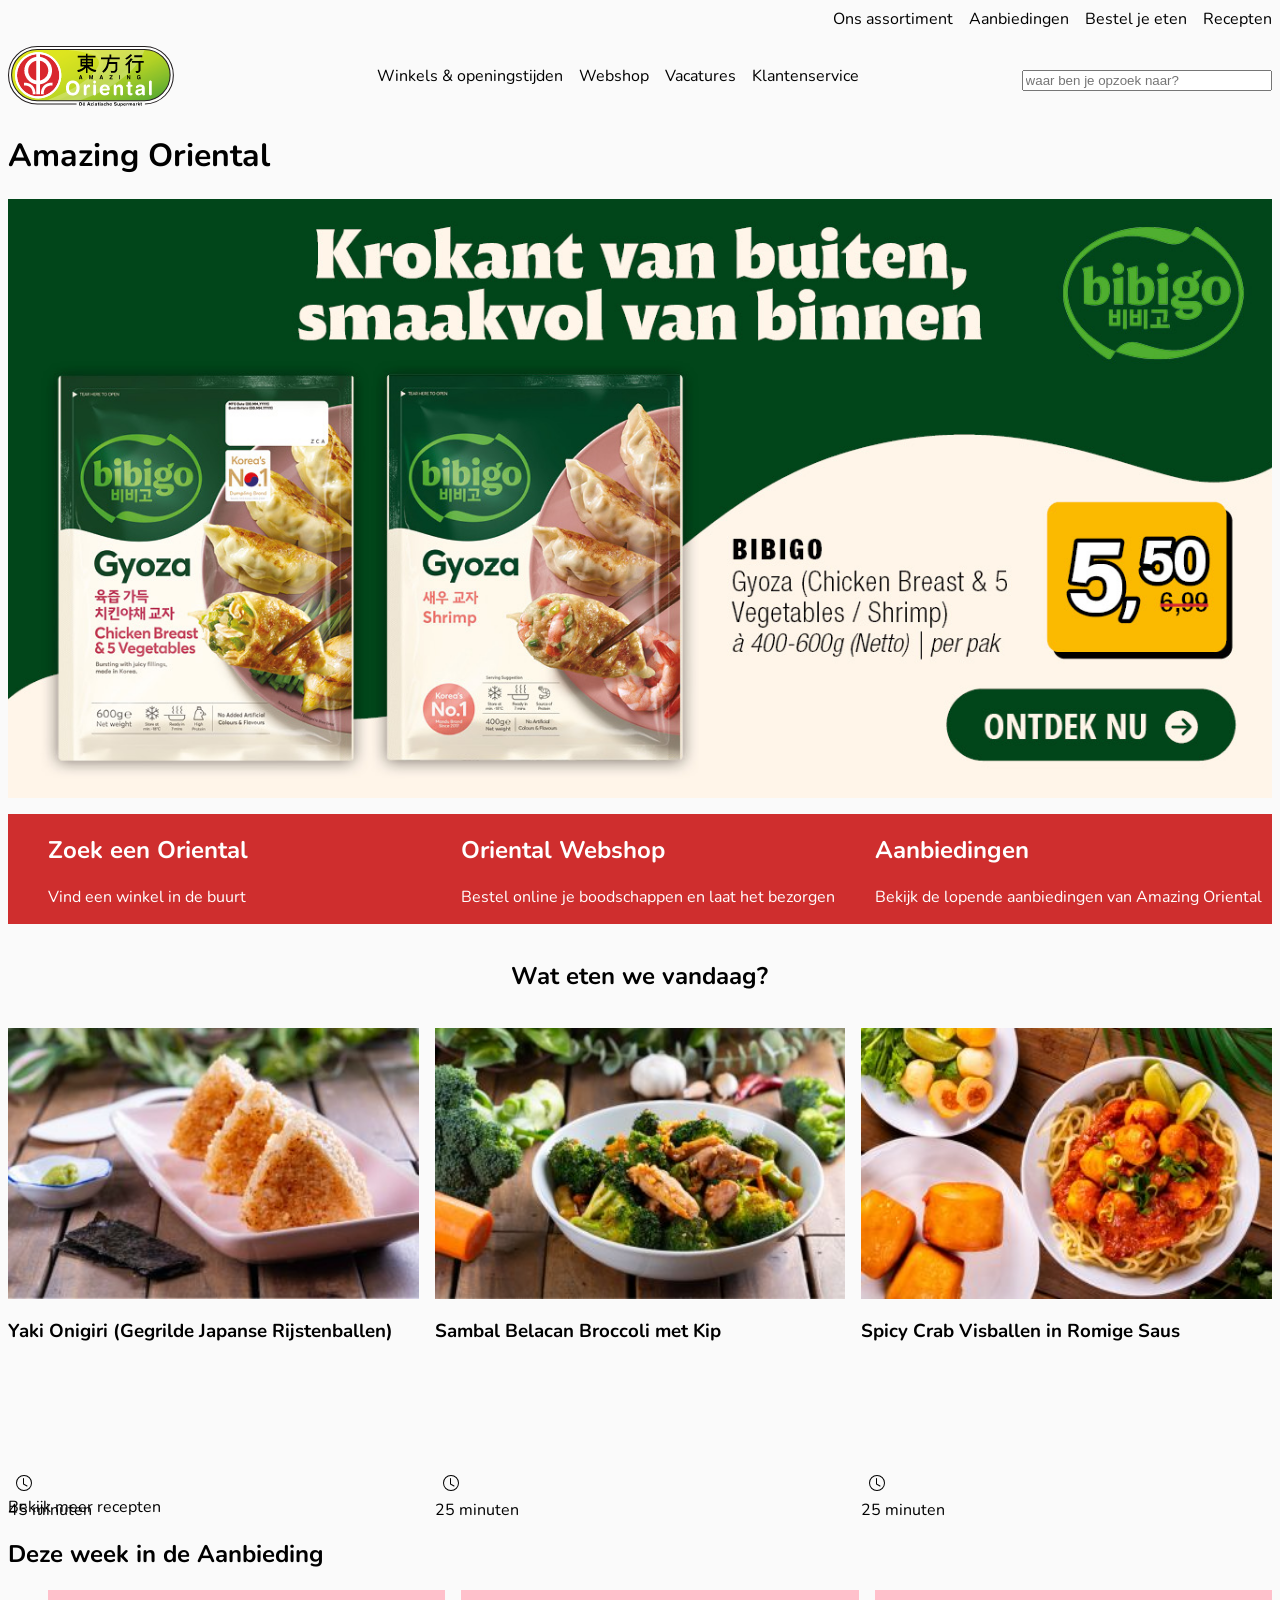
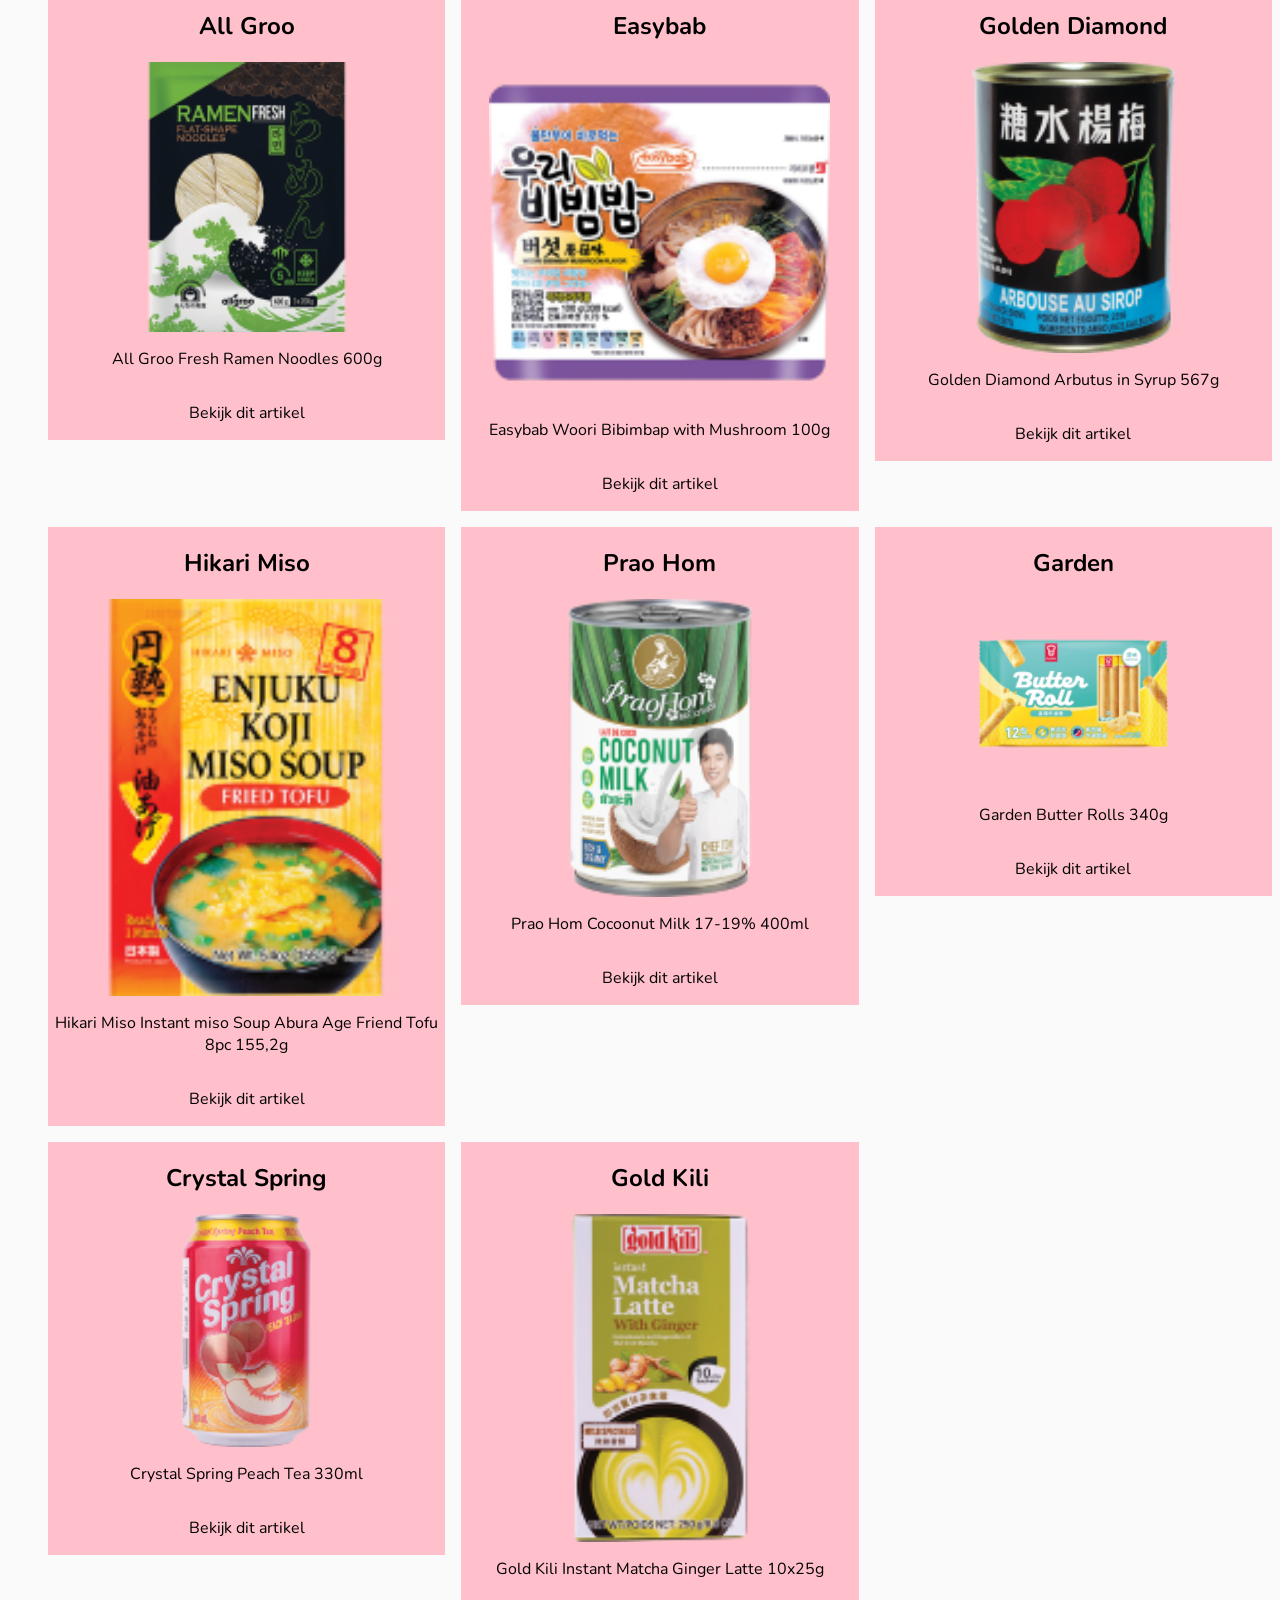
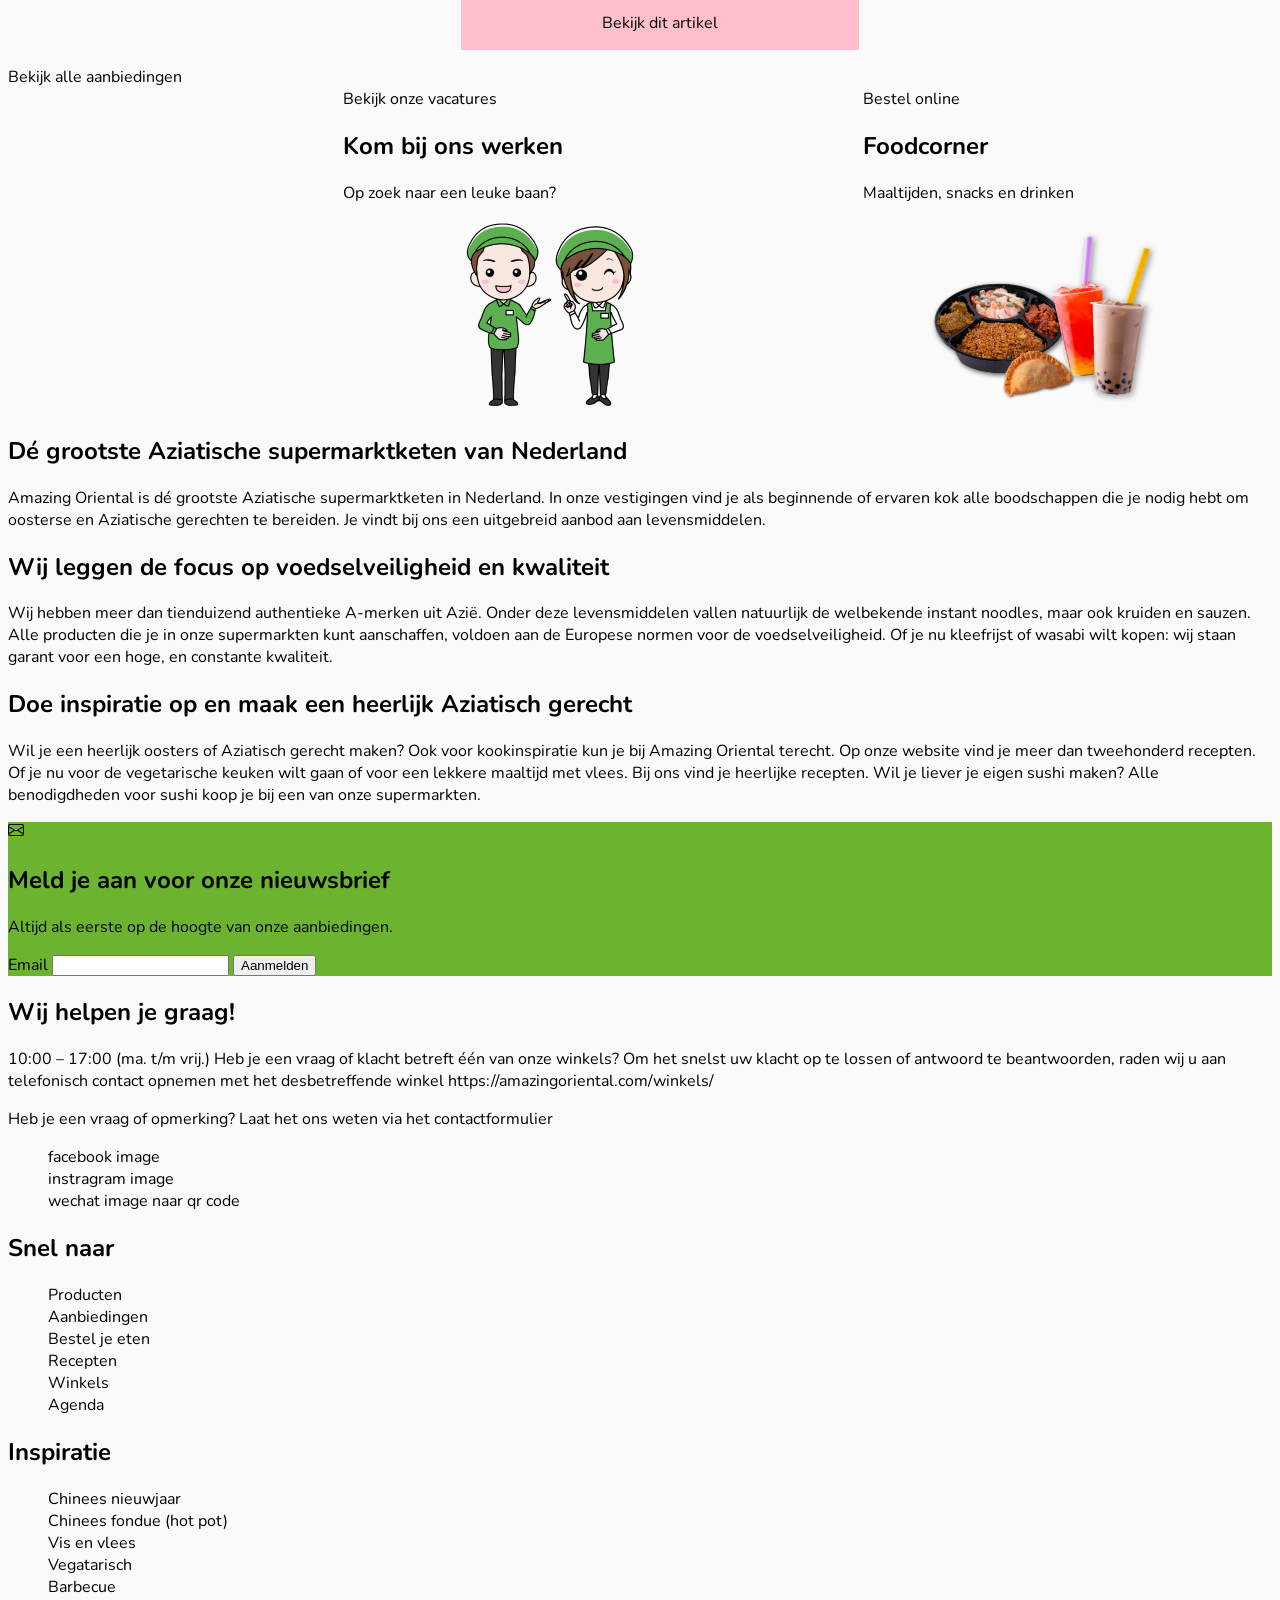
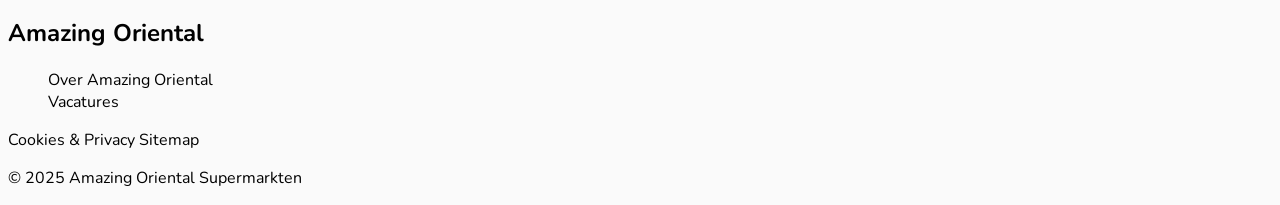
==== index.html @ 57550f9c "Add files via upload 1dec2025" ====
<!DOCTYPE html>
<html lang="nl">

<head>
	<meta charset="UTF-8">
	<meta name="author" content="jouw naam">
	<meta name="viewport" content="width=device-width, initial-scale=1">
	<!-- mag de titel al naar de website met FED2526 ervoor? -->
	<title>FED2526 Homepagina Amazing Oriental</title>

	<link href="styles/style.css" rel="stylesheet">

	<link rel="stylesheet" href="styles/home-oriental-style.css">

	<link rel="icon" type="image/svg+xml" href="images/favicon.svg">
</head>

<body>
	<header>

		<!-- logo oriental -->
		<a href="#">
			<img src="images/oriental-logo-mobile.png" alt=" klikbaar amazing oriental logo mobiel">
		</a>

		<!-- zoekbalk oriental met svg nog toevoegen -->
		<search>
			<form action="search-input" method="get">
				<input type="search" name="query" placeholder="waar ben je opzoek naar?">
			</form>
		</search>

		<!-- hamburger menu -->
		<button aria-hidden="true"><img src="https://assets.codepen.io/274456/ui-icon-hamburger.svg"
				alt="3 witte streepjes UI hamburger menu " />Menu</button>

		<nav>
			<button>x</button>
			<ul>
				<li><a href="#">Ons assortiment</a></li>
				<li><a href="#">Aanbiedingen</a></li>
				<li><a href="#">Bestel je eten</a></li>
				<li><a href="#">Recepten</a></li>
			</ul>

			<ul>
				<li><a href="#">Winkels & openingstijden</a></li>
				<li><a href="#">Webshop</a></li>
				<li><a href="#">Vacatures</a></li>
				<li><a href="#">Klantenservice</a></li>
			</ul>
		</nav>

	</header>


	<main>

		<!-- deze moet nog onzichtbaar want de afbeelding is h1 -->
		<h1>Amazing Oriental</h1>

		<!-- carousel -->
		<ul>
			<li>
				<a href="#">
					<img src="images/Web_Banner_Bibigo_20251119_1350-x-640.jpg" alt="">
				</a>
			</li>

			<li>
				<a href="#">
					<img src="images/Dutch_Comic_Con_20251122_Web_Banner.jpg" alt="">
				</a>
			</li>

			<li>
				<a href="#">
					<img src="images/Web_Banner_Hot_Pot_20251119_1350x640px.jpg" alt="">
				</a>
			</li>

			<li>
				<a href="#">
					<img src="images/Black-Friday_website_Banner-1.jpg" alt="">
				</a>
			</li>
		</ul>


		<!-- oriental 3 losse links -->
		<nav>
			<ul>
				<li>
					<a href="#">
						<h2>Zoek een Oriental</h2>
						<p>Vind een winkel in de buurt</p>
					</a>
				</li>


				<li>
					<a href="#">
						<h2>Oriental Webshop</h2>
						<p>Bestel online je boodschappen en laat het bezorgen</p>
					</a>
				</li>


				<li>
					<a href="#">
						<h2>Aanbiedingen</h2>
						<p>Bekijk de lopende aanbiedingen van Amazing Oriental</p>
					</a>

				</li>
			</ul>
		</nav>



		<!-- Recept kaartjes -->
		<!-- section 1 -->
		<section>
			<!-- Of zijn dit ook een nav met een ul's? -->
			<!-- voortgang 2 de div zijn voor styling, gebruik voor al je iconen svgs. Om elementen horizontaal op dezelfde hoogte te krijgen kun je volgens damian een div gebruiken met flex en align content center -->
			<h2>Wat eten we vandaag?</h2>

			<a href="recept-yaki-onigiri.html">

				<article>
					<h3>Yaki Onigiri (Gegrilde Japanse Rijstenballen) </h3>

					<img src="images/yaki-onigiri.jpg" alt="3 gegrilde Japanse rijstenballen op een bord">

						<p>
						<figure>
							<?xml version="1.0" encoding="UTF-8"?>
							<svg version="1.1" xmlns="http://www.w3.org/2000/svg">
								<path
									d="M8 3.5a.5.5 0 0 0-1 0V9a.5.5 0 0 0 .252.434l3.5 2a.5.5 0 0 0 .496-.868L8 8.71z" />
								<path d="M8 16A8 8 0 1 0 8 0a8 8 0 0 0 0 16m7-8A7 7 0 1 1 1 8a7 7 0 0 1 14 0" />
							</svg>
							<figcaption>klok icoon dat 5 uur aanwijst</figcaption>
						</figure>
						45 minuten
						</p>

				</article>

			</a>


			<a href="#">

				<article>
					<h3>Sambal Belacan Broccoli met Kip</h3>

					<img src="images/sambal-belacan broccoli-met-kip.jpg"
						alt="Sambal Belacan Broccoli met Kip recept pagina">


					<p>
					<figure>
						<?xml version="1.0" encoding="UTF-8"?>
						<svg version="1.1" xmlns="http://www.w3.org/2000/svg">
							<path d="M8 3.5a.5.5 0 0 0-1 0V9a.5.5 0 0 0 .252.434l3.5 2a.5.5 0 0 0 .496-.868L8 8.71z" />
							<path d="M8 16A8 8 0 1 0 8 0a8 8 0 0 0 0 16m7-8A7 7 0 1 1 1 8a7 7 0 0 1 14 0" />
						</svg>
						<figcaption>klok icoon dat 5 uur aanwijst</figcaption>
					</figure>
					25 minuten
					</p>

				</article>

			</a>

			<a href="#">

				<article>
					<h3>Spicy Crab Visballen in Romige Saus</h3>
					<img src="images/spicy-crab-visballen-in-romige-saus.jpg"
						alt="een kom met spicy crab visballen in romige saus">


					<!-- sanne navragen aanspreken via flex DIV MAG NIET -->

					<p>
					<figure>
						<?xml version="1.0" encoding="UTF-8"?>
						<svg version="1.1" xmlns="http://www.w3.org/2000/svg">
							<path d="M8 3.5a.5.5 0 0 0-1 0V9a.5.5 0 0 0 .252.434l3.5 2a.5.5 0 0 0 .496-.868L8 8.71z" />
							<path d="M8 16A8 8 0 1 0 8 0a8 8 0 0 0 0 16m7-8A7 7 0 1 1 1 8a7 7 0 0 1 14 0" />
						</svg>
						<figcaption>klok icoon dat 5 uur aanwijst</figcaption>
					</figure>
					25 minuten
					</p>
				</article>

			</a>

			<!-- mag hier een nav of moet het met last-of-type(a) -->
			<a href="#">Bekijk meer recepten</a>

		</section>



		<!-- section 2 -->
		<!-- producten -->
		<section>

			<h2>Deze week in de Aanbieding</h2>

			<!-- moeten de a gestyled als buttons in de a kan dit? -->
			<!-- of moet het een p zijn gestyled als een button dat navigeert naar de desbetreffende pagina -->
			<ul>
				<li>
					<a href="#">
						<article>
							<h2>All Groo</h2>
							<img src="images/all-groo.png" alt="verpakte ramen noodles in een groene doos">
							<p>All Groo Fresh Ramen Noodles 600g</p>
							<p>Bekijk dit artikel</p>
						</article>
					</a>
				</li>
				<li>
					<a href="#">
						<article>
							<h2>Easybab</h2>
							<img src="images/easybab.png" alt="kom met noodles champignions en een ei in het midden">
							<p>Easybab Woori Bibimbap with Mushroom 100g</p>
							<p>Bekijk dit artikel</p>
						</article>
					</a>
				</li>
				<li>
					<a href="#">
						<article>
							<h2>Golden Diamond</h2>
							<img src="images/golden-diamond.png" alt="rode bollen fruit met groene bladeren">
							<p>Golden Diamond Arbutus in Syrup 567g</p>
							<p>Bekijk dit artikel</p>
						</article>
					</a>
				</li>
				<li>
					<a href="#">
						<article>
							<h2>Hikari Miso</h2>
							<img src="images/hikari-miso.png" alt="verpakking met een kom fried tofu misu">
							<p>Hikari Miso Instant miso Soup Abura Age Friend Tofu 8pc 155,2g</p>
							<p>Bekijk dit artikel</p>
						</article>
					</a>
				</li>
				<li>
					<a href="#">
						<article>
							<h2>Prao Hom</h2>
							<img src="images/prao-hom.png"
								alt="kokosmelk met een man die een duimpje geef op de verpakking">
							<p>Prao Hom Cocoonut Milk 17-19% 400ml</p>
							<p>Bekijk dit artikel</p>
						</article>
					</a>
				</li>
				<li>
					<a href="#">
						<article>
							<h2>Garden</h2>
							<img src="images/garden-butter-rolls.png" alt="holle butter roll sticks">
							<p>Garden Butter Rolls 340g</p>
							<p>Bekijk dit artikel</p>
						</article>
					</a>
				</li>
				<li>
					<a href="#">
						<article>
							<h2>Crystal Spring</h2>
							<img src="images/crystal-spring.png" alt="crystal spring perzik thee">
							<p>Crystal Spring Peach Tea 330ml</p>
							<p>Bekijk dit artikel</p>
						</article>
					</a>
				</li>
				<li>
					<a href="#">
						<article>
							<h2>Gold Kili</h2>
							<img src="images/gold-kili.png" alt="matcha latte met ginger verpakking">
							<p>Gold Kili Instant Matcha Ginger Latte 10x25g</p>
							<p>Bekijk dit artikel</p>
						</article>
					</a>
				</li>
			</ul>

			<a href="#">Bekijk alle aanbiedingen</a>

		</section>


		<!-- section 3 -->
		<!-- vacature + foodcorner -->
		<section>
			<!-- er is geen h2 voor deze sectie maar voor toegankelijkheid dan een h2? -->
			<h2></h2>
			<!-- de afbeeldingen zijn background images? -->

			<a href="#">Bekijk onze vacatures
				<article>
					<h2>Kom bij ons werken</h2>
					<p>Op zoek naar een leuke baan?</p>
					<img src="images/vacature-poppetjes.png" alt="medewerker cartoon poppetjes oriental">
				</article>
			</a>

			<a href="#">Bestel online
				<article>
					<h2>Foodcorner</h2>
					<p>Maaltijden, snacks en drinken</p>
					<img src="images/foodcorner.png"
						alt="zwarte afhaalkom met nasi vlees een dumpling met bubble tea en rode frisdrank">
				</article>
			</a>

		</section>



		<!-- section 4-->
		<!-- alinea's over oriental -->
		<section>
			<h2>Dé grootste Aziatische supermarktketen van Nederland</h2>
			<p>Amazing Oriental is dé grootste Aziatische supermarktketen in Nederland. In onze vestigingen vind je als
				beginnende of ervaren kok alle boodschappen die je nodig hebt om oosterse en Aziatische gerechten te
				bereiden. Je vindt bij ons een uitgebreid aanbod aan levensmiddelen.
			</p>
		</section>


		<!-- section 5 -->
		<section>
			<h2>Wij leggen de focus op voedselveiligheid en kwaliteit</h2>
			<p>Wij hebben meer dan tienduizend authentieke A-merken uit Azië. Onder deze levensmiddelen vallen
				natuurlijk de welbekende instant noodles, maar ook kruiden en sauzen. Alle producten die je in onze
				supermarkten kunt aanschaffen, voldoen aan de Europese normen voor de voedselveiligheid. Of je nu
				kleefrijst of wasabi wilt kopen: wij staan garant voor een hoge, en constante kwaliteit.
			</p>
		</section>

		<!-- section 6 -->
		<section>
			<h2>Doe inspiratie op en maak een heerlijk Aziatisch gerecht</h2>
			<p>Wil je een heerlijk oosters of Aziatisch gerecht maken? Ook voor kookinspiratie kun je bij Amazing
				Oriental terecht. Op onze website vind je meer dan tweehonderd recepten. Of je nu voor de vegetarische
				keuken wilt gaan of voor een lekkere maaltijd met vlees. Bij ons vind je heerlijke recepten. Wil je
				liever je eigen sushi maken? Alle benodigdheden voor sushi koop je bij een van onze supermarkten.
			</p>
		</section>


		<!-- section 7 -->
		<!-- aanmelden nieuwsbrief -->
		<section>


			<svg xmlns="http://www.w3.org/2000/svg" width="16" height="16" fill="currentColor" class="bi bi-envelope"
				viewBox="0 0 16 16">
				<path
					d="M0 4a2 2 0 0 1 2-2h12a2 2 0 0 1 2 2v8a2 2 0 0 1-2 2H2a2 2 0 0 1-2-2zm2-1a1 1 0 0 0-1 1v.217l7 4.2 7-4.2V4a1 1 0 0 0-1-1zm13 2.383-4.708 2.825L15 11.105zm-.034 6.876-5.64-3.471L8 9.583l-1.326-.795-5.64 3.47A1 1 0 0 0 2 13h12a1 1 0 0 0 .966-.741M1 11.105l4.708-2.897L1 5.383z" />
			</svg>

			<h2>Meld je aan voor onze nieuwsbrief</h2>
			<p>Altijd als eerste op de hoogte van onze aanbiedingen.</p>

			<!-- Hoe kan dit beter? mist het ook nog value enz? -->
			<form action="submit">
				<label for="email">Email</label>
				<input type="email" id="email" name="email" required>
				<input type="submit" value="Aanmelden">
			</form>
		</section>

	</main>


	<!-- footer -->
	<script defer src="scripts/script.js"></script>
	<footer>

		<!-- section 8 -->
		<section>
			<h2>Wij helpen je graag!</h2>
			<p>
				10:00 – 17:00 (ma. t/m vrij.)
				Heb je een vraag of klacht betreft één van onze winkels?
				Om het snelst uw klacht op te lossen of antwoord te beantwoorden, raden wij u aan telefonisch contact
				opnemen met het desbetreffende winkel <a href="#">https://amazingoriental.com/winkels/</a>
			</p>
			<p>
				Heb je een vraag of opmerking? Laat het ons weten via het <a href="#">contactformulier</a>
			</p>
		</section>


		<nav>
			<!-- misschien iconen ipv img? -->
			<ul>
				<li><a href="#"></a>facebook image</li>
				<li><a href="#"></a>instragram image</li>
				<!-- qr code vanuit de wechat image??? -->
				<li><a href="#"></a>wechat image naar qr code</li>
			</ul>
		</nav>
		<nav>
			<h2>Snel naar</h2>
			<ul>
				<li><a href="#">Producten</a></li>
				<li><a href="#">Aanbiedingen</a></li>
				<li><a href="#">Bestel je eten</a></li>
				<li><a href="#">Recepten</a></li>
				<li><a href="#">Winkels</a></li>
				<li><a href="#">Agenda</a></li>
			</ul>
		</nav>
		<nav>
			<h2>Inspiratie</h2>
			<ul>
				<li><a href="#">Chinees nieuwjaar</a></li>
				<li><a href="#">Chinees fondue (hot pot)</a></li>
				<li><a href="#">Vis en vlees</a></li>
				<li><a href="#">Vegatarisch</a></li>
				<li><a href="#">Barbecue</a></li>
			</ul>
		</nav>
		<nav>
			<h2>Amazing Oriental</h2>
			<ul>
				<li><a href="#">Over Amazing Oriental</a></li>
				<li><a href="#">Vacatures</a></li>
			</ul>
		</nav>
		<nav>
			<a href="#">Cookies & Privacy</a>
			<a href="#">Sitemap</a>
			<p>© 2025 Amazing Oriental Supermarkten</p>
		</nav>
	</footer>
</body>

</html>
---- styles/style.css ----
/*********************/
/* Font */
/*********************/
@font-face {
	font-family: 'Nunito';
	font-display: swap;
	src: url(/fonts/Nunito.ttf) format('truetype');
}






/**************/
/* CSS REMEDY */
/**************/
*,
*::after,
*::before {
	box-sizing: border-box;
}






/*********************/
/* CUSTOM PROPERTIES */
/*********************/
:root {

	/* font */
	--font: Nunito, sans-serif;

	/* font size */
	--font-size--normal: 1em;
	--font-size--huge: 2.626em;


	/* colors */
	--color-text: #000;
	--color-text-links: #fff;

	--color-background: #fafafa;
	
	--color-background-functional: #6cb32f;
	--color-background-werken: #75a8c6;
	--color-background-foodcorner: #f26aac;

	/* link colors */
	--color-link-red: #cf2e2e;
	--color-link-green: #6cb32f;
	--color-link-yellow: #fcb900;

	--link-color:green;
  	--inverse-color:black;

}







/********************/
/* #GENERAL STYLING */
/********************/
/* Spring in met 2 spaties of 1 tab. */
/* 5 Witregels tussen hoofdonderdelen.
1 Witregel tussen secties  */
/* Een grote titel (in commentaar) voor
ieder hoofdonderdeel. */
/* - Commentaar om complexere regels en
stukken code uit te leggen */
/* vaste schrijfstijl voor variablen en classes wordt met -streepjes */

html {
	font-family: "Nunito", "sans-serif";
}

/* h1, h2, h3 {
margin:0;
font-size:1em;
font-weight:400;
} */





/****************/
/* #SLIDE-PANEL */
/****************/
.slide-panel {
	position: fixed;
	right: var(--size-chrome-main);
	bottom: var(--size-chrome-main);
	z-index: 9999;
	display: flex;
	/* viewport width - 2x margin - button width */
	max-width: calc(100% - var(--size-chrome-main) * - var(--size-chrome-main));
	/* viewport height - 2x margin */
	max-height: calc(100% - var(--size-chrome-main) * 2);
	background-color: var(--color-background);
	filter: drop-shadow(calc(var(--size-chrome-sub) * .5) calc(var(--size-chrome-sub) * .5) calc(var(--size-chrome-sub) * 1) var(--color-shade-gray));
}

/****************/
/* JOUW STYLING */
/****************/
/* Ik wil de volgorde aanhouden op functioneel met streepjes-tussen voor overig */
/* jouw code */

header {
	position: sticky;

}

a {
	outline: none;
	text-decoration: none;
	color: inherit;
}

li {
	list-style-type: none;
}


/****************/
/* figcaption weghalen */
/****************/
figcaption {
	position: absolute;
	left: -999em;
}


/****************/
/* States */
/****************/
/************/
/* Steelers style link */
/************/
a{
  text-decoration:none;
  transition: .5s;
}

/* hover en focus */
a:is(:hover, :focus-visible) {
  color:var(--inverse-color);
  box-shadow: inset 0 -1.5em 0 var(--link-color);
	/* inset plaats de bix-shaodw in het element */
	/* 1.5em is de hoogte (line-height) van de a */
}

/* active */
a:active {
  --link-color:var(--accent-color);
}
---- styles/home-oriental-style.css ----
/**************/
/* Hamburger menu*/
/**************/
header {

    position: sticky;
    top: 0;

    display: flex;
    gap: 1em;
    align-items: center;
    z-index: 1;

}

/* of beide via nth-of-type 1 2 selecteren? */
header>ul {

    margin: 0;

}

header search {

    flex-grow: 1;

}

header search form input {

    width: 100%;

}

header h1 {

    position: absolute;
    left: -999em;
}


header nav {

    position: fixed;
    top: 0;
    bottom: 0;
    left: 0;
    right: 0;

    translate: -100%;


    transition: 0.3s;

    background-color: black;

}


/* Hamburger menu open is */
header nav.toonMenu {

    translate: 0 0;
    color: white
}

/**************/
/* Media hamburger menu weg 38em*/
/**************/
@media (min-width:33em) {
    header {

        flex-wrap: wrap;
        background-color: var(--color-background);

    }


    header button {

        display: none;

    }

    header nav {

        position: static;
        translate: 0;
        display: contents;

    }

    header ul:nth-of-type(1) {

        order: -1;
        width: 100%;

        display: flex;
        gap: 1em;
        justify-content: end;

        margin: 0;

    }

    header ul:nth-of-type(2) {

        order: 1;
        width: 100%;

        display: flex;
        gap: 1em;
        justify-content: center;
        align-self: center;
        flex-grow: 4;

        margin: 0;
        padding-bottom: .5em;

    }
}


@media (min-width:48em) {
    header search {

        order: 5;

    }

    header ul:nth-of-type(2) {

        width: auto;

    }
}






/**************/
/* body font & backgroundcolor */
/**************/
body {

    font-family: var(--font);
    background-color: var(--color-background);

}







/**************/
/* Carousel homepagina */
/**************/

main>ul:nth-of-type(1) img {

    width: 100%;

}



main>ul:nth-of-type(1) {

    margin: 0;
    padding: 0;
    list-style-type: none;

    display: flex;

    overflow-x: auto;

    scroll-snap-type: x mandatory;

    @media (prefers-reduced-motion:no-preference) {
        scroll-behavior: smooth;
    }

    anchor-name: --carousel;
}




main>ul:nth-of-type(1) {
    &::scroll-button(*) {

        position: fixed;
        position-anchor: --carousel;
        position-visibility: always;
        font-family: "Material Symbols Outlined";

        width: 3em;
        aspect-ratio: 1/1;
        border-radius: 50%;

        border: none;
        color: white;
        background-color: dodgerblue;

    }

    &::scroll-button(right) {

        position-area: bottom;
        content: '→' / 'Next';
        justify-self: end;

    }

    &::scroll-button(left) {

        position-area: bottom;
        content: '←' / 'Previous';
        justify-self: start;

    }

    &::scroll-button(*):disabled {

        background-color: grey;

    }
}



main>ul:nth-of-type(1) li {

    flex-basis: 100%;
    flex-shrink: 0;
    scroll-snap-align: center;
}


ul img {

    display: block;

}


/**************/
/* 3 links header*/
/**************/
main nav ul {

    display: grid;
    gap: 1em;
    grid-template-rows: auto;
    grid-template-columns: 1fr 1fr 1fr;

    background-color: var(--color-link-red);

}

main nav:nth-of-type(1) {

    color: white;

}







/* 3 media queries voor groot scherm dat alle 3 naast elkaar komt te staan met wit ruimte */
/* 2de voor dat bij een tussen formaat dat de recept 2 naast elkaar gaan staan */
/* kleinste dat het op een rij komt te staan */
/**************/
/* Recept kaartjes links media:38em */
/**************/
@media (min-width:38em) {
    main>h2 {

        font-size: 2.125em;
        line-height: 2.875em;
        font-weight: 700;

    }

    main>section:nth-of-type(1) {

        display: grid;
        gap: 1em;

        grid-template-rows: auto;
        grid-template-columns: 1fr 1fr 1fr;

        /* display: grid;
        grid-template-columns: repeat(auto-fill, minmax(200px, 1fr));
        gap: 1.25em;
        align-items: stretch; */

    }

    main>section:nth-of-type(1) h2 {

        grid-column-start: 1;
        grid-column-end: 4;
        text-align: center;

    }

    section:nth-of-type(1)>a {

        display: grid;
        /* display:flex;
        flex-direction: column; */

    }

    section:nth-of-type(1)>a article {

        order: -1;
        display:grid;
        grid-template-rows: 1fr 30% max-content;

    }

    section:nth-of-type(1)>a article img {

        /* deze images scaled niet mee met de grid als de h3 de hele breedte kan nemen */
        /* width: 100%;
        object-fit: cover; */

        width:100%;
        height:auto;
        align-self:center;
        object-fit:cover;
        /* de default (inline) van img's overschrijven */
        display:block;
        order:-1;

    }

    section:nth-of-type(1) a article p {

        display: flex;
        align-items: center;

    }
}







/*******************************************/
/* Producten kaartjes*/
/******************************************/


@media (min-width:38em) {
    main>h2 {

        font-size: 2.125em;
        line-height: 2.875em;
        font-weight: 700;

    }

    section:nth-of-type(2) ul {

        display: grid;
        gap: 1em;

        grid-template-rows: auto;
        grid-template-columns: 1fr 1fr 1fr;

    }


    section:nth-of-type(2) ul article {

        display: grid;
        justify-content: center;
        background-color: pink;


        grid-column-start: 1;
        grid-column-end: 4;
        text-align: center;
        /* display:flex; */

    }

    section:nth-of-type(2) ul article a {

        order: -1;

    }

    section:nth-of-type(2) article img {

        /* deze images scaled niet mee met de grid als de h3 de hele breedte kan nemen */
        /* object-fit: cover; */
        /* object-position: 50% 50%; */
        width:100%;
        height:auto;
        align-self:center;
        object-fit:cover;
        /* de default (inline) van img's overschrijven */
        display:block;


    }

    section:nth-of-type(2) ul nav {

        grid-column-start: -3;
        grid-column-end: -2;
        text-align: center;

    }

}

/* section:nth-of-type(2) ul {

        display: grid;
        gap: 1em;
        grid-template-columns: repeat(3, 1fr);
        grid-template-rows: repeat(3, 1fr);

    }

    section:nth-of-type(1)>nav {

        grid-column-start: -4;
        grid-column-end: -2;
        text-align: center;

    }


/****************/
/* svg sizing & placement*/
/****************/
svg {

    width: 1em;
    height: 1em;

}

figure {

    display: flex;
    align-items: center;

    margin: 0;
    padding-top: .5em;
    padding-left: .5em;
    padding-right: .5em;
    padding-bottom: .5em;

}

main section div p {

    display: flex;
    align-self: center;

}

section:nth-of-type(3) {

    display: flex;
    justify-content: space-around;
    align-items: center;

}


section:nth-of-type(7) {

    background-color: var(--color-background-functional);

}
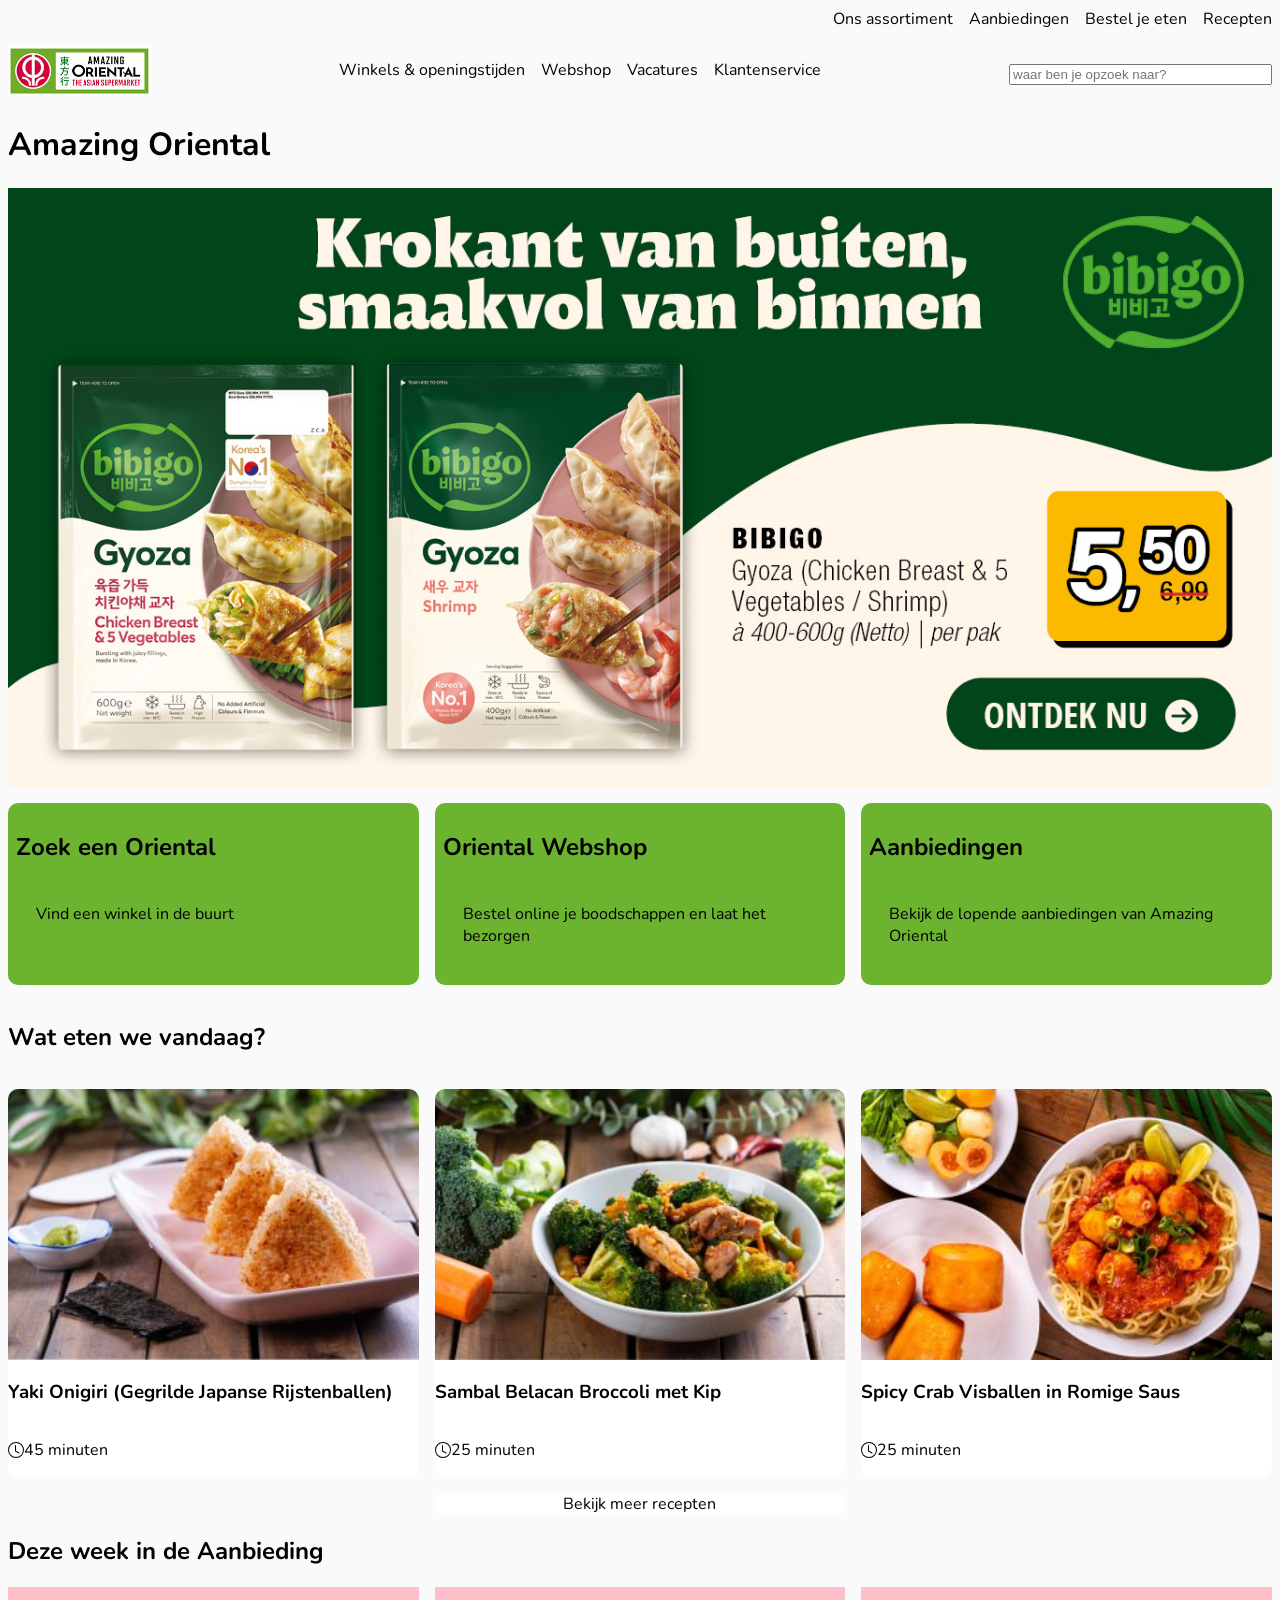
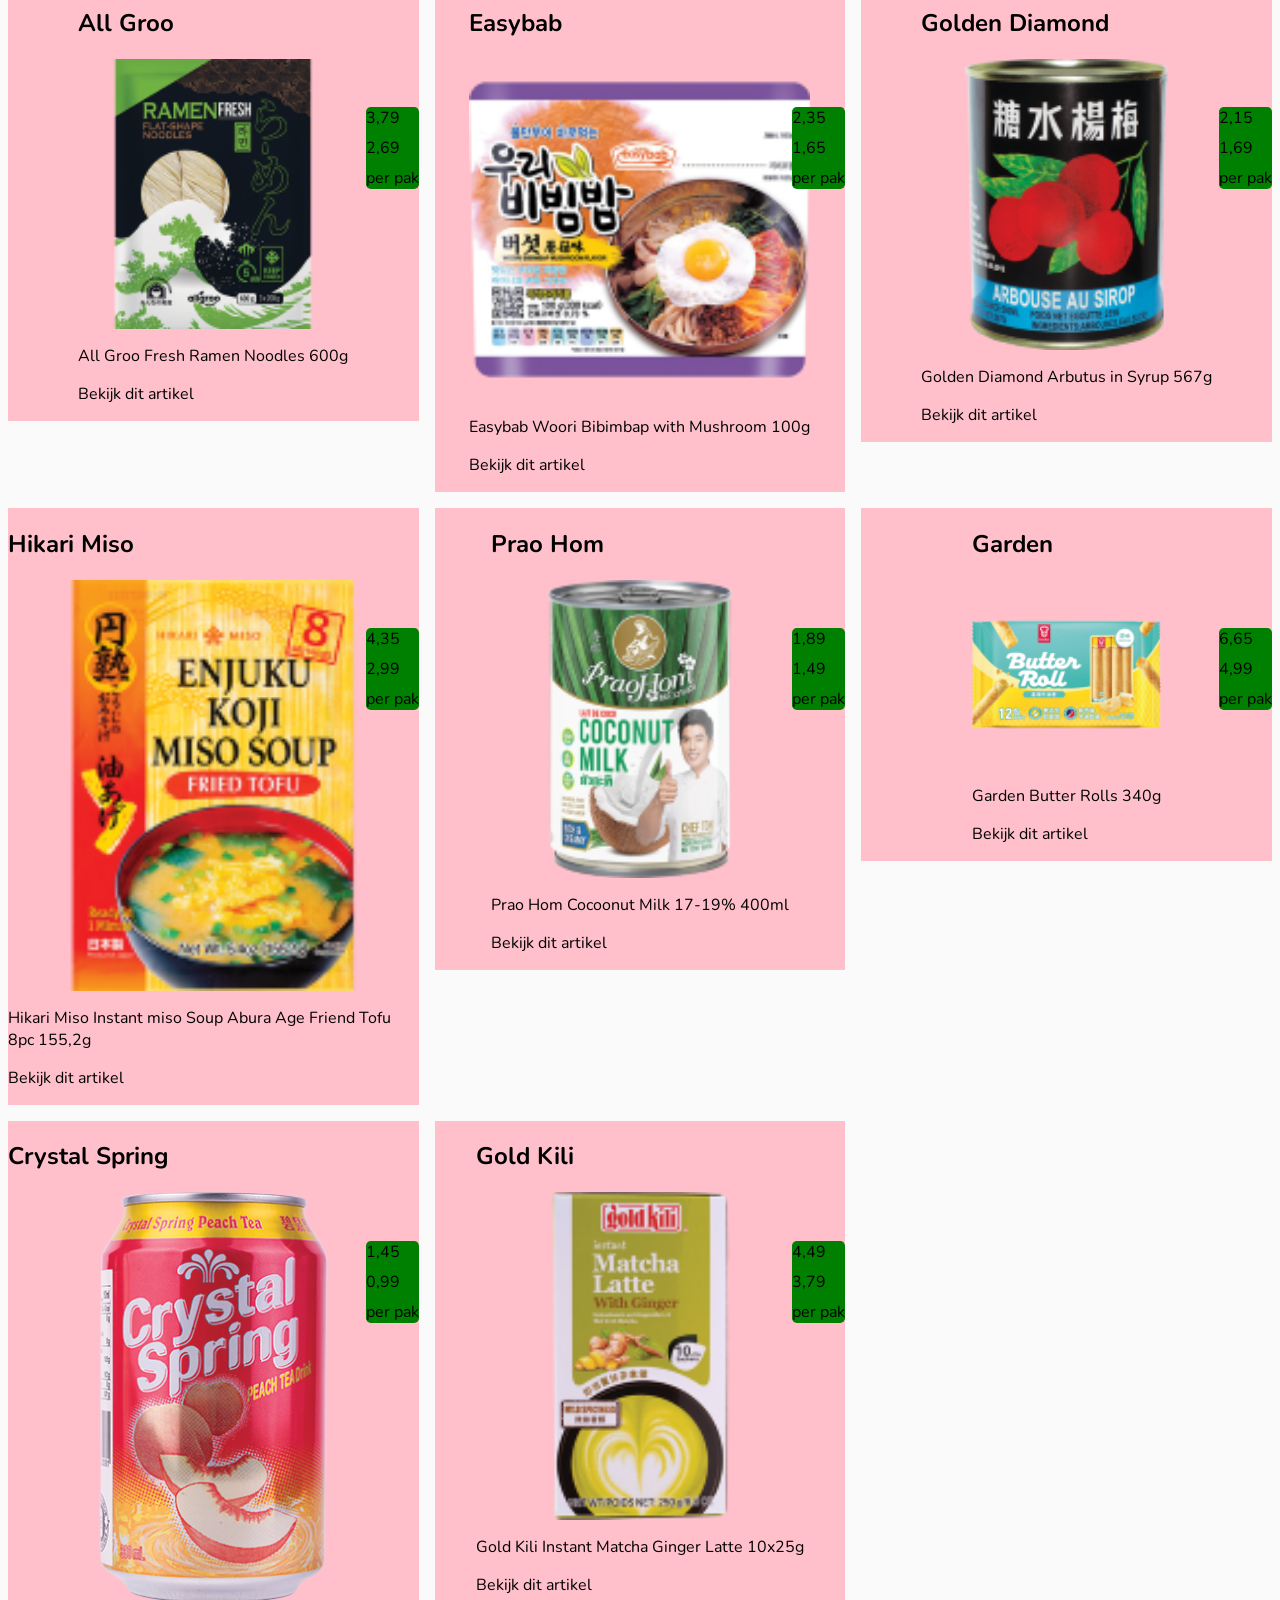
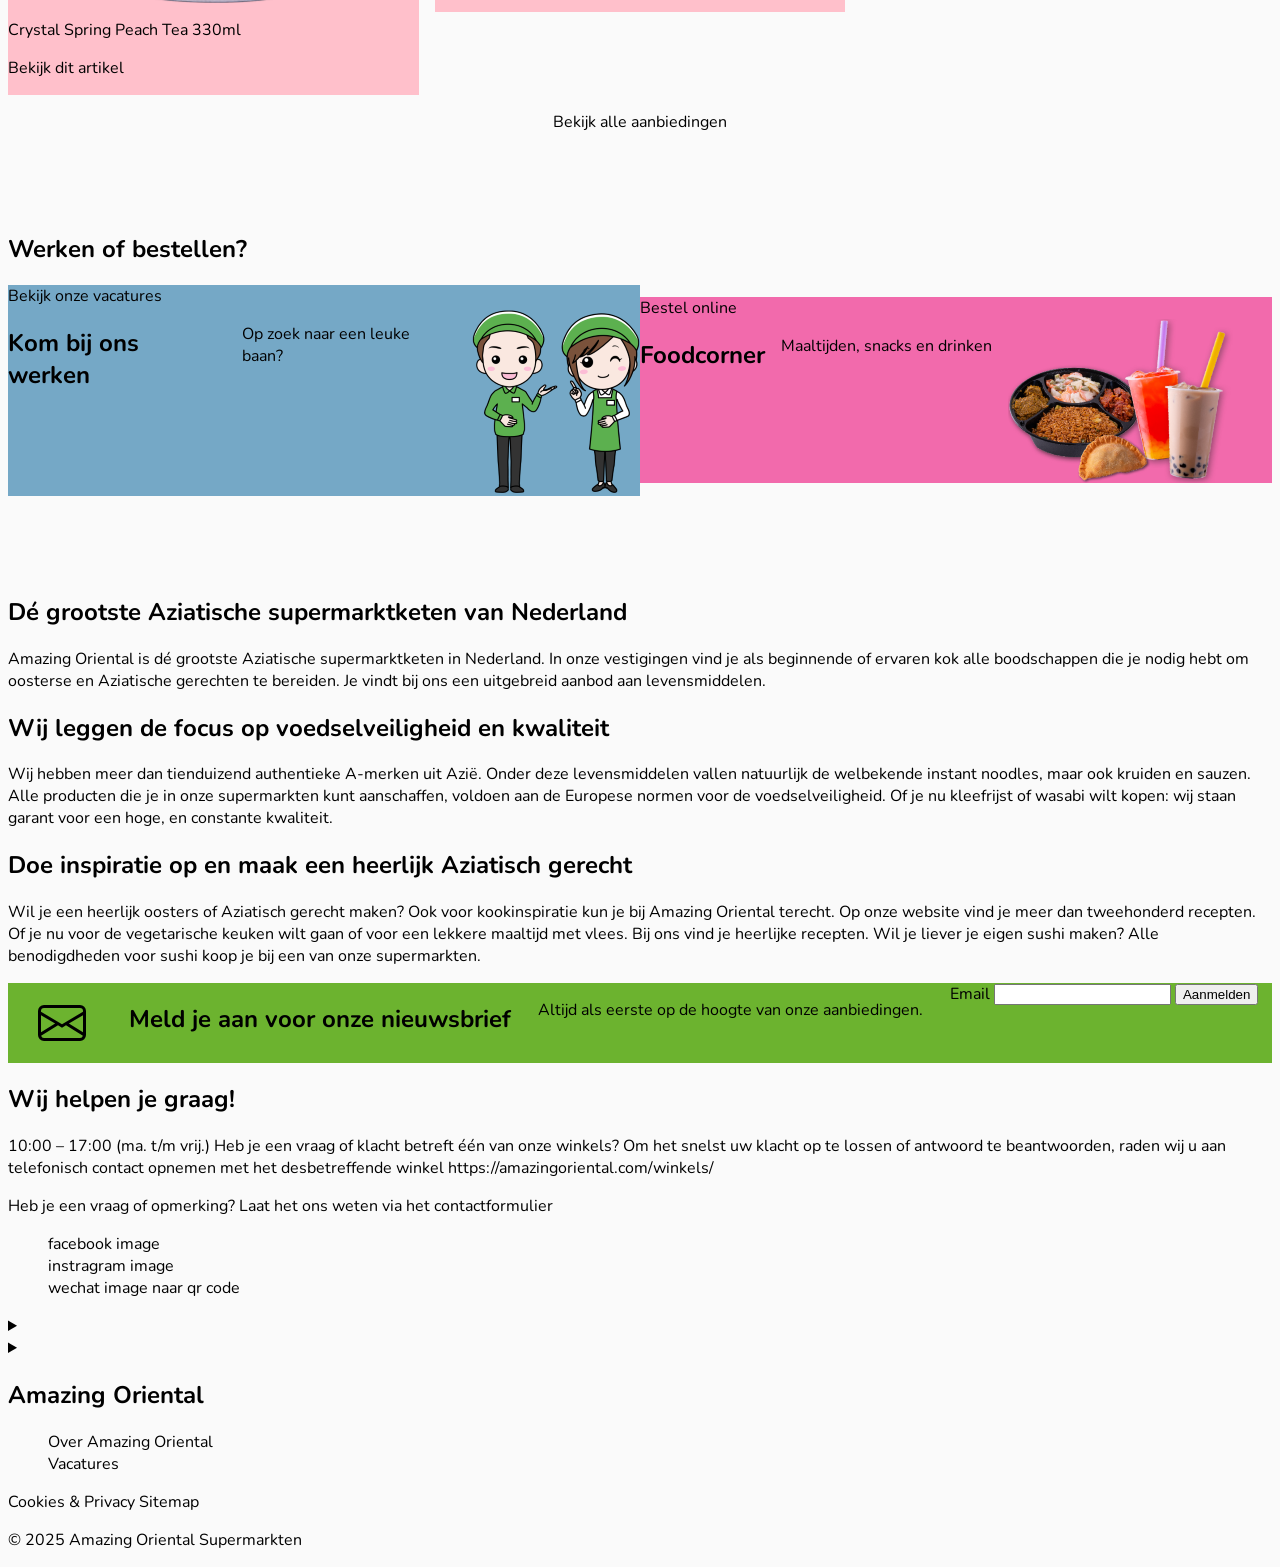
==== commit d8848ae5: "Add files via upload light dark mode moet nog + product kaartje grid lukt nog niet helemaal...  oo" ====
--- a/index.html
+++ b/index.html
@@ -20,7 +20,7 @@
 
 		<!-- logo oriental -->
 		<a href="#">
-			<img src="images/oriental-logo-mobile.png" alt=" klikbaar amazing oriental logo mobiel">
+			<img src="images/logo_amazing_oriental.jpg" alt=" klikbaar amazing oriental logo mobiel">
 		</a>
 
 		<!-- zoekbalk oriental met svg nog toevoegen -->
@@ -50,6 +50,7 @@
 				<li><a href="#">Klantenservice</a></li>
 			</ul>
 		</nav>
+
 
 	</header>
 
@@ -121,8 +122,6 @@
 		<!-- Recept kaartjes -->
 		<!-- section 1 -->
 		<section>
-			<!-- Of zijn dit ook een nav met een ul's? -->
-			<!-- voortgang 2 de div zijn voor styling, gebruik voor al je iconen svgs. Om elementen horizontaal op dezelfde hoogte te krijgen kun je volgens damian een div gebruiken met flex en align content center -->
 			<h2>Wat eten we vandaag?</h2>
 
 			<a href="recept-yaki-onigiri.html">
@@ -132,18 +131,18 @@
 
 					<img src="images/yaki-onigiri.jpg" alt="3 gegrilde Japanse rijstenballen op een bord">
 
-						<p>
-						<figure>
-							<?xml version="1.0" encoding="UTF-8"?>
-							<svg version="1.1" xmlns="http://www.w3.org/2000/svg">
-								<path
-									d="M8 3.5a.5.5 0 0 0-1 0V9a.5.5 0 0 0 .252.434l3.5 2a.5.5 0 0 0 .496-.868L8 8.71z" />
-								<path d="M8 16A8 8 0 1 0 8 0a8 8 0 0 0 0 16m7-8A7 7 0 1 1 1 8a7 7 0 0 1 14 0" />
-							</svg>
-							<figcaption>klok icoon dat 5 uur aanwijst</figcaption>
-						</figure>
+
+					<!-- er mag geen figure in de p want dan komt het in inspect niet op dezelfde positie p-figure-text-p dus moet hier een arialabel? -->
+					<p>
+						<?xml version="1.0" encoding="UTF-8"?>
+						<svg role="svg" aria-label="getekend klok die 5 uur aanwijst" version="1.1"
+							xmlns="http://www.w3.org/2000/svg">
+							<path d="M8 3.5a.5.5 0 0 0-1 0V9a.5.5 0 0 0 .252.434l3.5 2a.5.5 0 0 0 .496-.868L8 8.71z" />
+							<path d="M8 16A8 8 0 1 0 8 0a8 8 0 0 0 0 16m7-8A7 7 0 1 1 1 8a7 7 0 0 1 14 0" />
+						</svg>
+
 						45 minuten
-						</p>
+					</p>
 
 				</article>
 
@@ -160,15 +159,14 @@
 
 
 					<p>
-					<figure>
+
 						<?xml version="1.0" encoding="UTF-8"?>
 						<svg version="1.1" xmlns="http://www.w3.org/2000/svg">
 							<path d="M8 3.5a.5.5 0 0 0-1 0V9a.5.5 0 0 0 .252.434l3.5 2a.5.5 0 0 0 .496-.868L8 8.71z" />
 							<path d="M8 16A8 8 0 1 0 8 0a8 8 0 0 0 0 16m7-8A7 7 0 1 1 1 8a7 7 0 0 1 14 0" />
 						</svg>
-						<figcaption>klok icoon dat 5 uur aanwijst</figcaption>
-					</figure>
-					25 minuten
+
+						25 minuten
 					</p>
 
 				</article>
@@ -183,18 +181,16 @@
 						alt="een kom met spicy crab visballen in romige saus">
 
 
-					<!-- sanne navragen aanspreken via flex DIV MAG NIET -->
+
 
 					<p>
-					<figure>
 						<?xml version="1.0" encoding="UTF-8"?>
 						<svg version="1.1" xmlns="http://www.w3.org/2000/svg">
 							<path d="M8 3.5a.5.5 0 0 0-1 0V9a.5.5 0 0 0 .252.434l3.5 2a.5.5 0 0 0 .496-.868L8 8.71z" />
 							<path d="M8 16A8 8 0 1 0 8 0a8 8 0 0 0 0 16m7-8A7 7 0 1 1 1 8a7 7 0 0 1 14 0" />
 						</svg>
-						<figcaption>klok icoon dat 5 uur aanwijst</figcaption>
-					</figure>
-					25 minuten
+
+						25 minuten
 					</p>
 				</article>
 
@@ -215,12 +211,18 @@
 
 			<!-- moeten de a gestyled als buttons in de a kan dit? -->
 			<!-- of moet het een p zijn gestyled als een button dat navigeert naar de desbetreffende pagina -->
+			<!-- hoe maak ik die korting blokje, section en 3 p's in de article of 3 losse p's? -->
 			<ul>
 				<li>
 					<a href="#">
 						<article>
 							<h2>All Groo</h2>
 							<img src="images/all-groo.png" alt="verpakte ramen noodles in een groene doos">
+							<section>
+								<p>3,79</p>
+								<p>2,69</p>
+								<p>per pak</p>
+							</section>
 							<p>All Groo Fresh Ramen Noodles 600g</p>
 							<p>Bekijk dit artikel</p>
 						</article>
@@ -231,6 +233,11 @@
 						<article>
 							<h2>Easybab</h2>
 							<img src="images/easybab.png" alt="kom met noodles champignions en een ei in het midden">
+							<section>
+								<p>2,35</p>
+								<p>1,65</p>
+								<p>per pak</p>
+							</section>
 							<p>Easybab Woori Bibimbap with Mushroom 100g</p>
 							<p>Bekijk dit artikel</p>
 						</article>
@@ -241,6 +248,11 @@
 						<article>
 							<h2>Golden Diamond</h2>
 							<img src="images/golden-diamond.png" alt="rode bollen fruit met groene bladeren">
+							<section>
+								<p>2,15</p>
+								<p>1,69</p>
+								<p>per pak</p>
+							</section>
 							<p>Golden Diamond Arbutus in Syrup 567g</p>
 							<p>Bekijk dit artikel</p>
 						</article>
@@ -251,6 +263,11 @@
 						<article>
 							<h2>Hikari Miso</h2>
 							<img src="images/hikari-miso.png" alt="verpakking met een kom fried tofu misu">
+							<section>
+								<p>4,35</p>
+								<p>2,99</p>
+								<p>per pak</p>
+							</section>
 							<p>Hikari Miso Instant miso Soup Abura Age Friend Tofu 8pc 155,2g</p>
 							<p>Bekijk dit artikel</p>
 						</article>
@@ -262,6 +279,11 @@
 							<h2>Prao Hom</h2>
 							<img src="images/prao-hom.png"
 								alt="kokosmelk met een man die een duimpje geef op de verpakking">
+							<section>
+								<p>1,89</p>
+								<p>1,49</p>
+								<p>per pak</p>
+							</section>
 							<p>Prao Hom Cocoonut Milk 17-19% 400ml</p>
 							<p>Bekijk dit artikel</p>
 						</article>
@@ -272,6 +294,11 @@
 						<article>
 							<h2>Garden</h2>
 							<img src="images/garden-butter-rolls.png" alt="holle butter roll sticks">
+							<section>
+								<p>6,65</p>
+								<p>4,99</p>
+								<p>per pak</p>
+							</section>
 							<p>Garden Butter Rolls 340g</p>
 							<p>Bekijk dit artikel</p>
 						</article>
@@ -282,6 +309,11 @@
 						<article>
 							<h2>Crystal Spring</h2>
 							<img src="images/crystal-spring.png" alt="crystal spring perzik thee">
+							<section>
+								<p>1,45</p>
+								<p>0,99</p>
+								<p>per pak</p>
+							</section>
 							<p>Crystal Spring Peach Tea 330ml</p>
 							<p>Bekijk dit artikel</p>
 						</article>
@@ -292,6 +324,11 @@
 						<article>
 							<h2>Gold Kili</h2>
 							<img src="images/gold-kili.png" alt="matcha latte met ginger verpakking">
+							<section>
+								<p>4,49</p>
+								<p>3,79</p>
+								<p>per pak</p>
+							</section>
 							<p>Gold Kili Instant Matcha Ginger Latte 10x25g</p>
 							<p>Bekijk dit artikel</p>
 						</article>
@@ -308,7 +345,7 @@
 		<!-- vacature + foodcorner -->
 		<section>
 			<!-- er is geen h2 voor deze sectie maar voor toegankelijkheid dan een h2? -->
-			<h2></h2>
+			<h2>Werken of bestellen?</h2>
 			<!-- de afbeeldingen zijn background images? -->
 
 			<a href="#">Bekijk onze vacatures
@@ -368,7 +405,6 @@
 		<!-- aanmelden nieuwsbrief -->
 		<section>
 
-
 			<svg xmlns="http://www.w3.org/2000/svg" width="16" height="16" fill="currentColor" class="bi bi-envelope"
 				viewBox="0 0 16 16">
 				<path
@@ -384,6 +420,7 @@
 				<input type="email" id="email" name="email" required>
 				<input type="submit" value="Aanmelden">
 			</form>
+
 		</section>
 
 	</main>
@@ -417,18 +454,25 @@
 				<li><a href="#"></a>wechat image naar qr code</li>
 			</ul>
 		</nav>
-		<nav>
-			<h2>Snel naar</h2>
-			<ul>
-				<li><a href="#">Producten</a></li>
-				<li><a href="#">Aanbiedingen</a></li>
-				<li><a href="#">Bestel je eten</a></li>
-				<li><a href="#">Recepten</a></li>
-				<li><a href="#">Winkels</a></li>
-				<li><a href="#">Agenda</a></li>
-			</ul>
-		</nav>
-		<nav>
+
+		<details>
+			<summary></summary>
+				<nav>
+					<h2>Snel naar</h2>
+					<ul>
+						<li><a href="#">Producten</a></li>
+						<li><a href="#">Aanbiedingen</a></li>
+						<li><a href="#">Bestel je eten</a></li>
+						<li><a href="#">Recepten</a></li>
+						<li><a href="#">Winkels</a></li>
+						<li><a href="#">Agenda</a></li>
+					</ul>
+				</nav>
+		</details>
+
+		<details>
+			<summary></summary>
+					<nav>
 			<h2>Inspiratie</h2>
 			<ul>
 				<li><a href="#">Chinees nieuwjaar</a></li>
@@ -438,6 +482,9 @@
 				<li><a href="#">Barbecue</a></li>
 			</ul>
 		</nav>
+		</details>
+
+
 		<nav>
 			<h2>Amazing Oriental</h2>
 			<ul>
--- a/styles/style.css
+++ b/styles/style.css
@@ -40,9 +40,10 @@
 
 
 	/* colors */
-	--color-text: #000;
-	--color-text-links: #fff;
-
+	--color-text-black: #000;
+	--color-text-white: #fff;
+
+	--color-card: #fff;
 	--color-background: #fafafa;
 	
 	--color-background-functional: #6cb32f;
@@ -56,6 +57,7 @@
 
 	--link-color:green;
   	--inverse-color:black;
+	--accent-color:#fcb900;
 
 }
 
@@ -130,6 +132,11 @@
 }
 
 
+
+
+
+
+
 /****************/
 /* figcaption weghalen */
 /****************/
@@ -139,12 +146,15 @@
 }
 
 
-/****************/
-/* States */
-/****************/
-/************/
-/* Steelers style link */
-/************/
+
+
+
+
+
+/****************/
+/* States steelers style*/
+/****************/
+
 a{
   text-decoration:none;
   transition: .5s;
@@ -161,4 +171,31 @@
 /* active */
 a:active {
   --link-color:var(--accent-color);
+}
+
+
+
+
+
+/****************/
+/* svg sizing & placement*/
+/****************/
+svg {
+
+    width: 1em;
+    height: 1em;
+
+}
+
+figure {
+
+    display: flex;
+    align-items: center;
+
+    margin: 0;
+    padding-top: .5em;
+    padding-left: .5em;
+    padding-right: .5em;
+    padding-bottom: .5em;
+
 }
--- a/styles/home-oriental-style.css
+++ b/styles/home-oriental-style.css
@@ -1,3 +1,27 @@
+/**************/
+/* logo */
+/**************/
+
+/* mobiel logo */
+header a:nth-of-type(1) img {
+
+
+    width: 5.187em;
+    height: 1.937em;
+
+
+    /* desktop logo */
+    @media (min-width: 33em) {
+
+        width: 8.937em;
+        height: 3.125em;
+
+    }
+}
+
+
+
+
 /**************/
 /* Hamburger menu*/
 /**************/
@@ -29,6 +53,28 @@
 header search form input {
 
     width: 100%;
+
+}
+
+header button {
+
+    font: inherit;
+    text-align: center;
+    color: var(--color-text-black);
+
+
+    display: flex;
+    align-items: center;
+    gap: .25em;
+    border-radius: .25em;
+    padding: .5em;
+
+    appearance: none;
+    border: none;
+    background-color: var(--color-background-functional);
+
+
+
 
 }
 
@@ -64,6 +110,17 @@
     color: white
 }
 
+nav.toonMenu button {
+
+    position: absolute;
+    right: 0;
+    padding: .5em 1em .5em 1em
+}
+
+
+
+
+
 /**************/
 /* Media hamburger menu weg 38em*/
 /**************/
@@ -116,6 +173,7 @@
 
         margin: 0;
         padding-bottom: .5em;
+        padding-left: 0;
 
     }
 }
@@ -251,23 +309,40 @@
 /**************/
 /* 3 links header*/
 /**************/
-main nav ul {
+main nav:nth-of-type(1) ul {
 
     display: grid;
     gap: 1em;
     grid-template-rows: auto;
     grid-template-columns: 1fr 1fr 1fr;
 
-    background-color: var(--color-link-red);
-
-}
-
+    padding: 0;
+
+
+}
+
+/* verander de hover state van inverse color */
 main nav:nth-of-type(1) {
 
-    color: white;
-
-}
-
+    color: var(--color-text-black)
+}
+
+main nav:nth-of-type(1) ul li {
+
+    padding: 0.5em;
+
+    border-radius: 0.625em;
+    background-color: var(--color-link-green);
+
+
+}
+
+main nav:nth-of-type(1) li p {
+
+
+    padding: 1.25em 1.25em 0.875em;
+
+}
 
 
 
@@ -308,7 +383,7 @@
 
         grid-column-start: 1;
         grid-column-end: 4;
-        text-align: center;
+        /* text-align: center; */
 
     }
 
@@ -317,14 +392,15 @@
         display: grid;
         /* display:flex;
         flex-direction: column; */
+        background-color: var(--color-card);
+        border-radius: 0.625em 0.625em;
 
     }
 
     section:nth-of-type(1)>a article {
 
-        order: -1;
-        display:grid;
-        grid-template-rows: 1fr 30% max-content;
+        display: grid;
+
 
     }
 
@@ -334,20 +410,29 @@
         /* width: 100%;
         object-fit: cover; */
 
-        width:100%;
-        height:auto;
-        align-self:center;
-        object-fit:cover;
+        width: 100%;
+        height: auto;
+        align-self: center;
+        object-fit: cover;
         /* de default (inline) van img's overschrijven */
-        display:block;
-        order:-1;
-
+        display: block;
+        order: -1;
+        border-radius: 0.625em 0.625em 0 0;
     }
 
     section:nth-of-type(1) a article p {
 
         display: flex;
         align-items: center;
+
+    }
+
+
+    section:nth-of-type(1) a:nth-of-type(4) {
+        display: grid;
+        grid-column-start: -3;
+        grid-column-end: -2;
+        justify-content: center;
 
     }
 }
@@ -372,6 +457,10 @@
 
     }
 
+    /* section:nth-of-type(2) {
+        
+    } */
+
     section:nth-of-type(2) ul {
 
         display: grid;
@@ -380,10 +469,12 @@
         grid-template-rows: auto;
         grid-template-columns: 1fr 1fr 1fr;
 
-    }
-
-
-    section:nth-of-type(2) ul article {
+        padding: 0;
+
+    }
+
+
+    section:nth-of-type(2) ul a {
 
         display: grid;
         justify-content: center;
@@ -392,101 +483,183 @@
 
         grid-column-start: 1;
         grid-column-end: 4;
-        text-align: center;
+        /* text-align: center; */
         /* display:flex; */
-
-    }
-
-    section:nth-of-type(2) ul article a {
+        position: relative
+    }
+
+
+    /* zou een class mogen want het is herhalend + gebruiken andere pagina's als dat van sprake was? */
+    section:nth-of-type(2) ul a article section {
+
+        position: absolute;
+        top: 7.5em;
+        right: 0;
+
+        display: flex;
+        flex-direction: column;
+
+        gap: .5em;
+        border-radius: .3em;
+        border: em solid black;
+        background-color: green;
+
+    }
+
+    section:nth-of-type(2) ul a article section p {
+
+        margin: 0;
+
+    }
+
+    /* section:nth-of-type(2) ul article a {
 
         order: -1;
 
-    }
+    } */
 
     section:nth-of-type(2) article img {
 
         /* deze images scaled niet mee met de grid als de h3 de hele breedte kan nemen */
         /* object-fit: cover; */
         /* object-position: 50% 50%; */
-        width:100%;
-        height:auto;
-        align-self:center;
-        object-fit:cover;
+        width: 100%;
+        height: auto;
+        align-self: center;
+        object-fit: cover;
         /* de default (inline) van img's overschrijven */
-        display:block;
-
-
-    }
-
-    section:nth-of-type(2) ul nav {
+        display: block;
+
+
+    }
+
+    section:nth-of-type(2) a {
+
+        /* display: grid;
+        grid-template-columns: 1fr 1fr 1fr;
+        grid-row-start: -3;
+        grid-row-end: -2; */
+        display: flex;
+        justify-content: center;
+
+    }
+}
+
+/* section:nth-of-type(2) ul nav {
 
         grid-column-start: -3;
         grid-column-end: -2;
         text-align: center;
 
-    }
-
-}
-
-/* section:nth-of-type(2) ul {
-
-        display: grid;
-        gap: 1em;
-        grid-template-columns: repeat(3, 1fr);
-        grid-template-rows: repeat(3, 1fr);
-
-    }
-
-    section:nth-of-type(1)>nav {
-
-        grid-column-start: -4;
-        grid-column-end: -2;
-        text-align: center;
-
-    }
+    } */
+
+
+
+
 
 
 /****************/
-/* svg sizing & placement*/
+/* vacature & foodcorner*/
 /****************/
-svg {
-
-    width: 1em;
-    height: 1em;
-
-}
-
-figure {
+
+section:nth-of-type(3) {
+
+    display: grid;
+    grid-template-columns: repeat(2, 1fr);
+    grid-template-rows: 1fr;
+    
+    justify-content: space-around;
+    align-items: center;
+
+    position: relative;
+    padding-top: 5em;
+    padding-bottom: 5em;
+
+}
+
+section:nth-of-type(3) a:nth-of-type(1){
+
+    display: grid;
+    grid-column-start: 1;
+    grid-column-end: 2;
+
+    background-color: var(--color-background-werken);
+
+}
+
+/* section:nth-of-type(3) a:nth-of-type(1) img {
+
+    width: 75%;
+    height: 75%;
+
+} */
+
+section:nth-of-type(3) a:nth-of-type(2){
+
+    background-color: var(--color-background-foodcorner);
+
+}
+
+/* section:nth-of-type(3) a:nth-of-type(2) img {
+
+    width: 100%;
+    height: 100%;
+
+} */
+
+section:nth-of-type(3) article {
 
     display: flex;
-    align-items: center;
-
-    margin: 0;
-    padding-top: .5em;
-    padding-left: .5em;
-    padding-right: .5em;
-    padding-bottom: .5em;
-
-}
-
-main section div p {
+    gap: 1em;
+    /* flex-wrap: wrap; */
+
+}
+
+
+
+
+
+
+/****************/
+/* aanmelden nieuwsbrief*/
+/****************/
+
+section:nth-of-type(7) {
+
+    display: flex;
+    justify-content: space-around;
+
+    background-color: var(--color-background-functional);
+    
+
+}
+
+section:nth-of-type(7) svg {
+
+    width: 5em;
+    height: 5em;
+    padding-left: 1em;
+    padding-right: 1em;
+
+}
+
+
+/* section:nth-of-type(7) p {
+
+    
+
+}
+
+section:nth-of-type(7) form {
+
+    
+
+} */
+
+
+/* main section article p {
 
     display: flex;
     align-self: center;
 
-}
-
-section:nth-of-type(3) {
-
-    display: flex;
-    justify-content: space-around;
-    align-items: center;
-
-}
-
-
-section:nth-of-type(7) {
-
-    background-color: var(--color-background-functional);
-
-}+} */
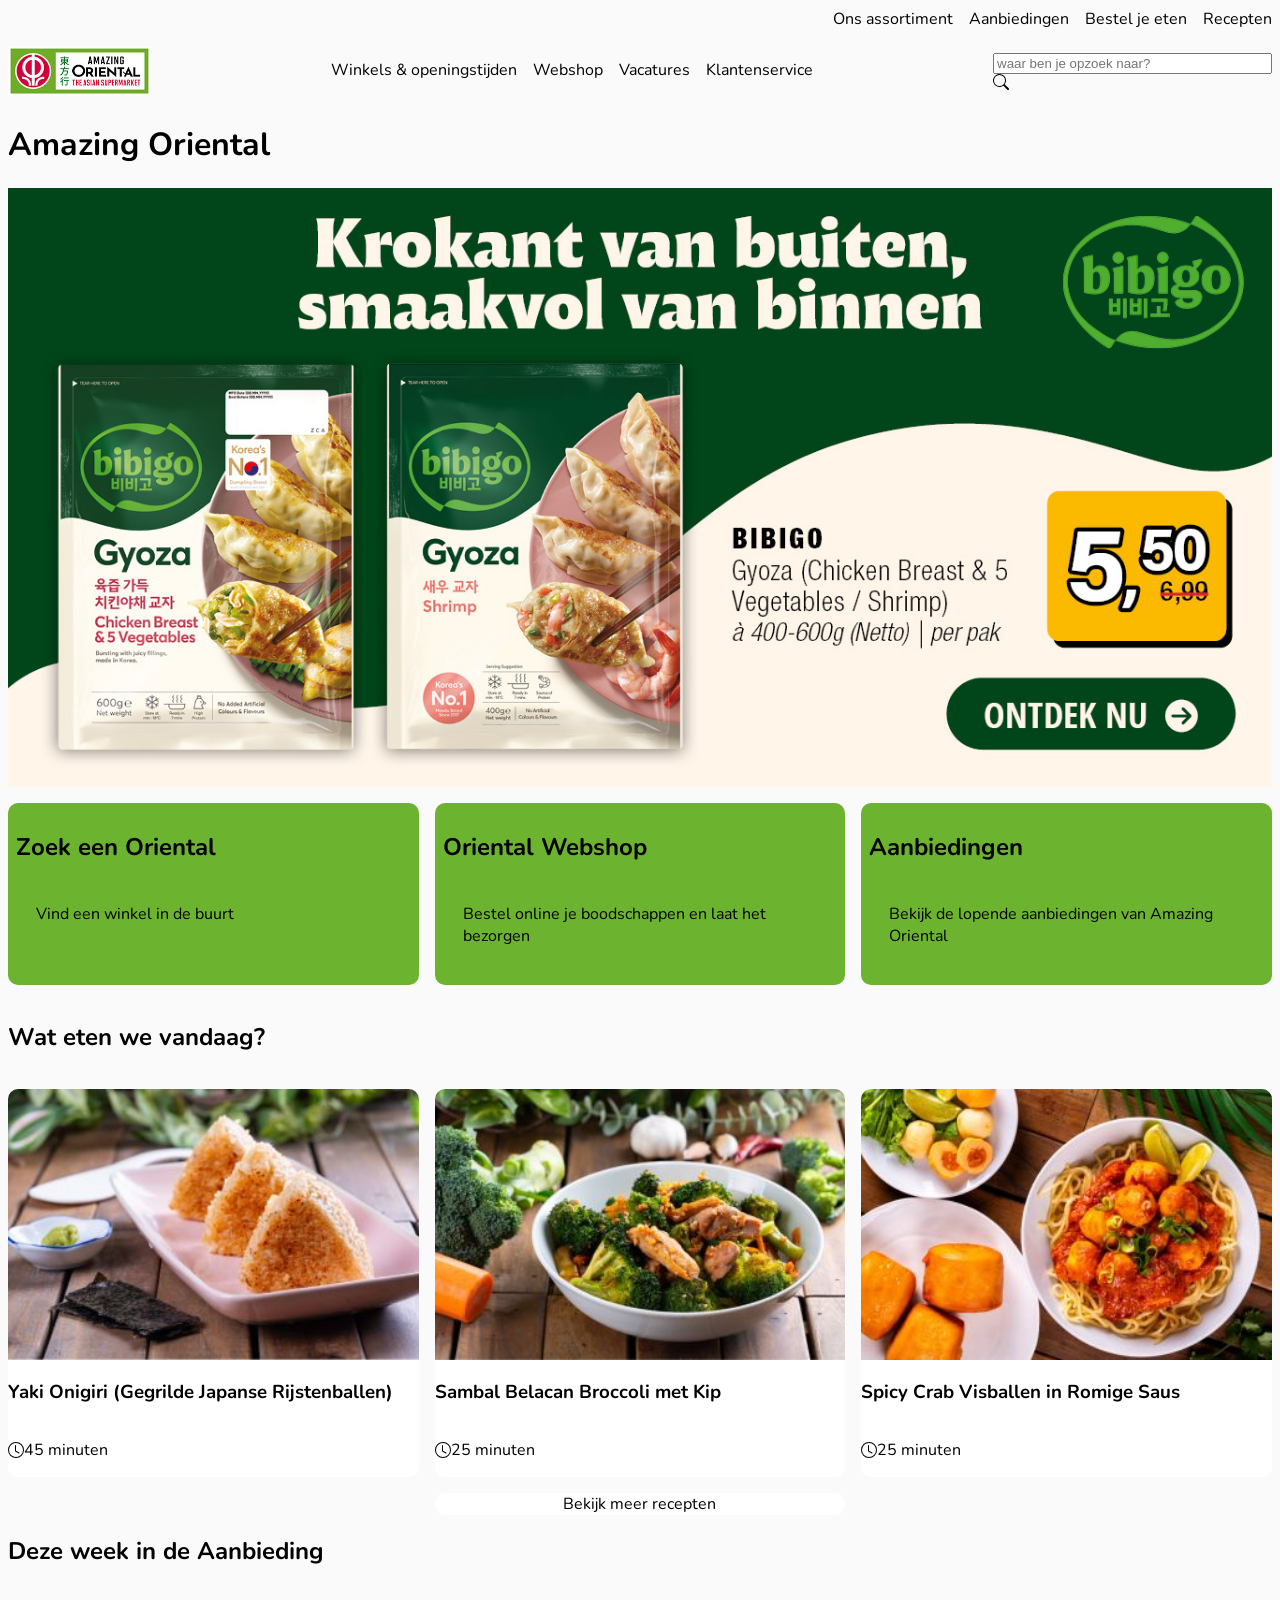
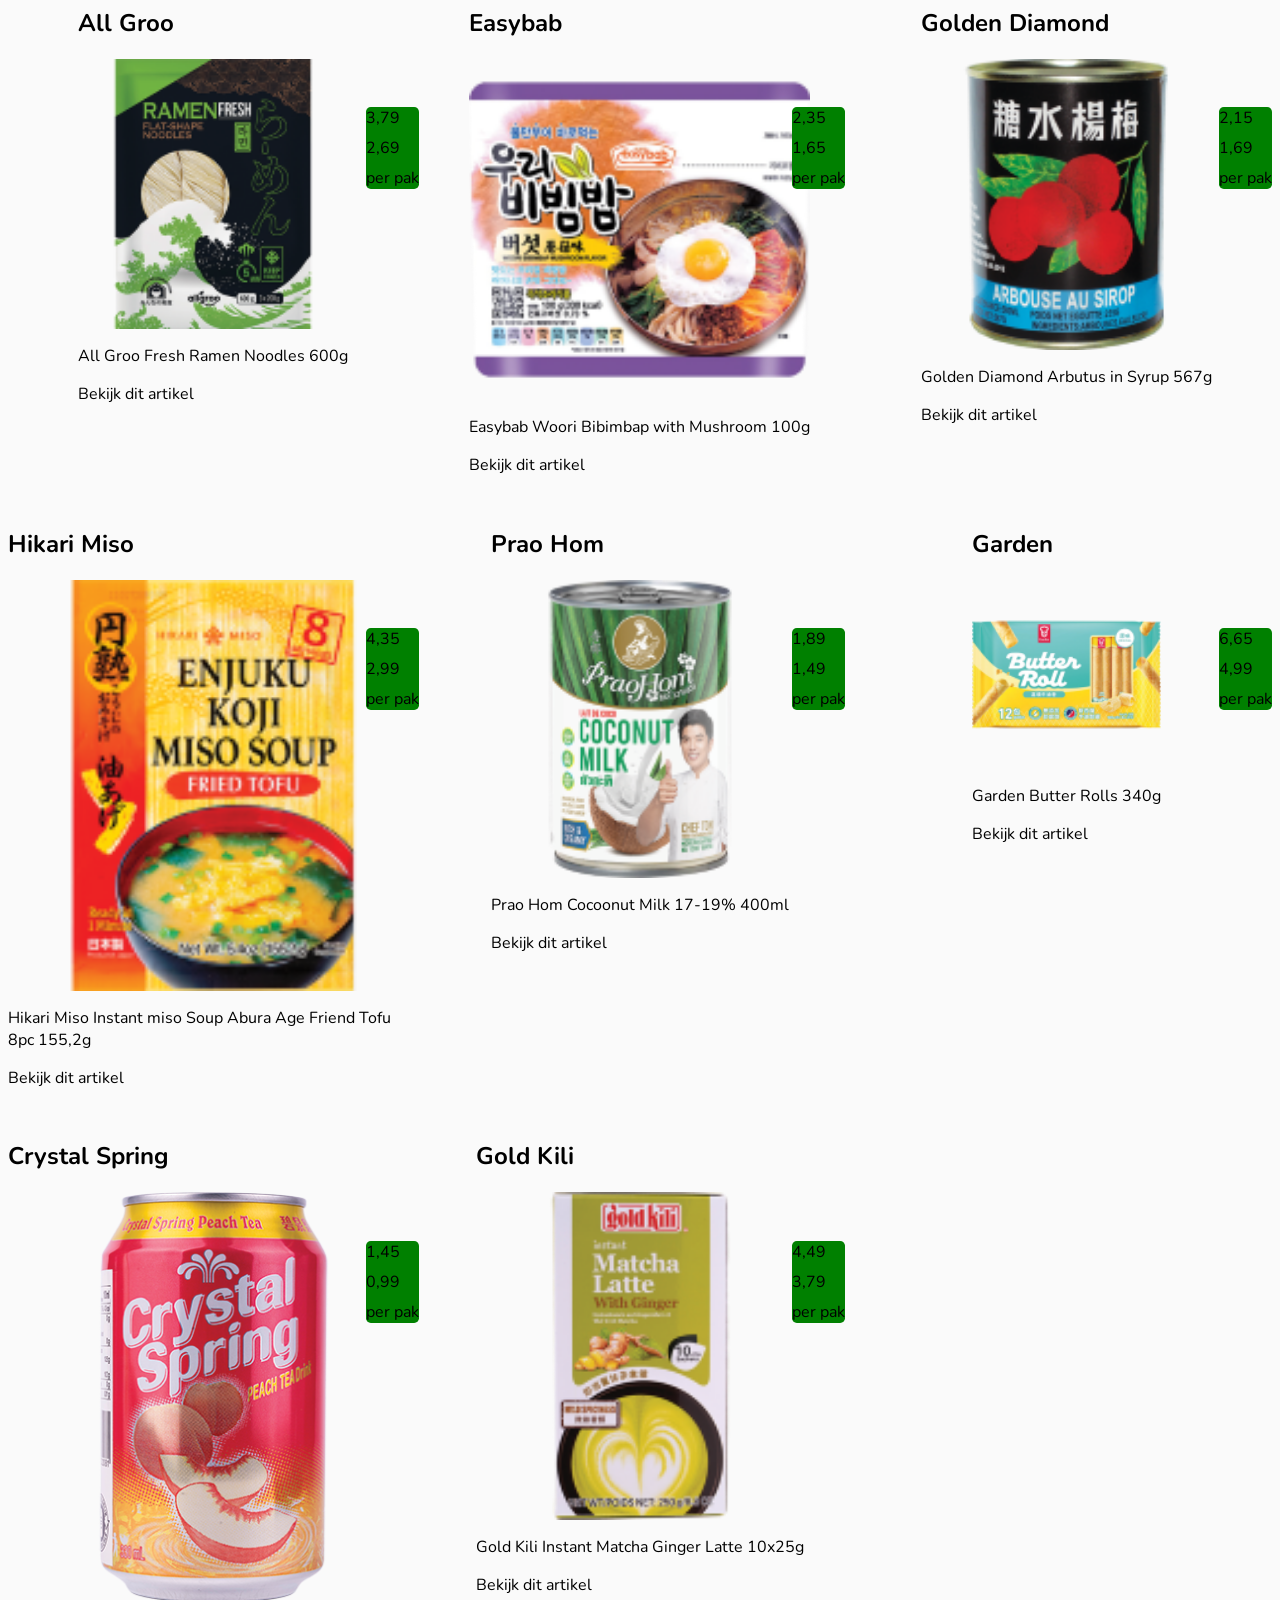
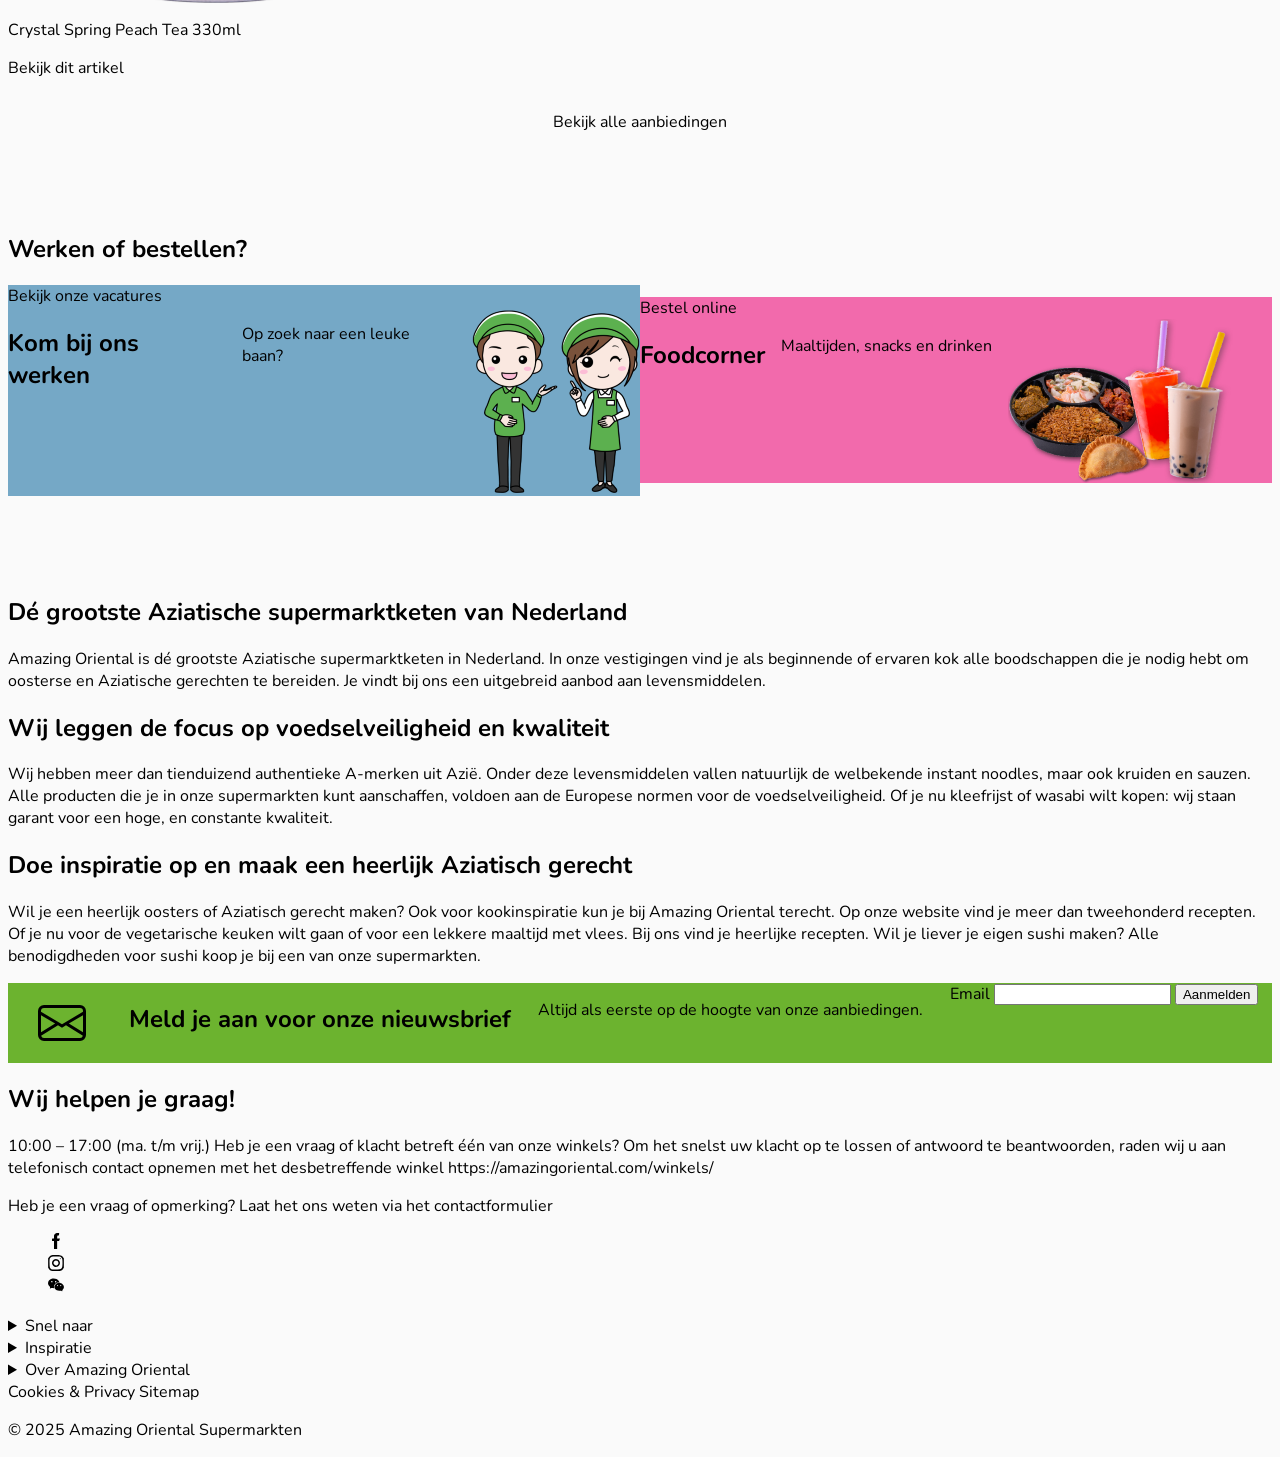
==== commit 93c33107: "Add files via upload svg footer & header" ====
--- a/index.html
+++ b/index.html
@@ -24,9 +24,14 @@
 		</a>
 
 		<!-- zoekbalk oriental met svg nog toevoegen -->
+		 <!-- https://icons.getbootstrap.com/icons/search/ search logo -->
 		<search>
 			<form action="search-input" method="get">
 				<input type="search" name="query" placeholder="waar ben je opzoek naar?">
+				<svg xmlns="http://www.w3.org/2000/svg" fill="currentColor" viewBox="0 0 16 16">
+					<path
+						d="M11.742 10.344a6.5 6.5 0 1 0-1.397 1.398h-.001q.044.06.098.115l3.85 3.85a1 1 0 0 0 1.415-1.414l-3.85-3.85a1 1 0 0 0-.115-.1zM12 6.5a5.5 5.5 0 1 1-11 0 5.5 5.5 0 0 1 11 0" />
+				</svg>
 			</form>
 		</search>
 
@@ -448,50 +453,120 @@
 		<nav>
 			<!-- misschien iconen ipv img? -->
 			<ul>
-				<li><a href="#"></a>facebook image</li>
-				<li><a href="#"></a>instragram image</li>
+				<li>
+					<!-- facebook -->
+					<a href="#">
+						<!-- width="28.000000pt" height="56.000000pt" -->
+						<!--  "http://www.w3.org/TR/2001/REC-SVG-20010904/DTD/svg10.dtd"> -->
+						<svg version="1.0" xmlns="http://www.w3.org/2000/svg" viewBox="0 0 28.000000 56.000000"
+							preserveAspectRatio="xMidYMid meet">
+
+							<g transform="translate(0.000000,56.000000) scale(0.100000,-0.100000)" fill="#000000"
+								stroke="none">
+								<path d="M104 526 c-31 -31 -34 -39 -34 -95 l0 -61 -35 0 c-35 0 -35 0 -35
+										-45 0 -45 0 -45 35 -45 l35 0 0 -140 0 -140 55 0 55 0 0 140 0 140 34 0 c28 0
+										36 5 44 28 5 15 13 35 17 45 6 15 1 17 -44 17 l-52 0 3 47 c3 44 5 48 33 53
+										27 5 30 9 33 48 l3 42 -56 0 c-51 0 -60 -3 -91 -34z" />
+							</g>
+						</svg>
+					</a>
+				</li>
+
+				<li>
+					<!-- instagram -->
+					<a href="#">
+						<!-- width="56.000000pt" height="56.000000pt" -->
+						<!--  "http://www.w3.org/TR/2001/REC-SVG-20010904/DTD/svg10.dtd" -->
+						<svg version="1.0" xmlns="http://www.w3.org/2000/svg" viewBox="0 0 56.000000 56.000000"
+							preserveAspectRatio="xMidYMid meet">
+
+							<g transform="translate(0.000000,56.000000) scale(0.100000,-0.100000)" fill="#000000"
+								stroke="none">
+								<path d="M104 541 c-23 -10 -54 -36 -70 -57 l-29 -37 0 -168 0 -167 30 -38
+										c54 -66 80 -74 245 -74 165 0 191 8 245 74 l30 38 0 167 0 168 -29 37 c-47 63
+										-89 76 -246 76 -111 0 -142 -4 -176 -19z m353 -57 c44 -33 55 -81 51 -224 -5
+										-192 -25 -210 -228 -210 -210 0 -225 16 -225 231 0 134 2 150 21 176 33 44 73
+										53 221 50 116 -2 135 -5 160 -23z" />
+								<path d="M414 439 c-10 -17 13 -36 27 -22 12 12 4 33 -11 33 -5 0 -12 -5 -16
+										-11z" />
+								<path d="M212 400 c-94 -57 -94 -183 0 -240 119 -73 263 75 185 191 -43 65
+										-124 86 -185 49z m107 -45 c16 -8 34 -28 41 -45 11 -27 11 -37 -3 -66 -32 -67
+										-116 -69 -151 -3 -17 32 -18 40 -6 68 12 30 50 60 78 61 7 0 26 -7 41 -15z" />
+							</g>
+						</svg>
+					</a>
+				</li>
+
 				<!-- qr code vanuit de wechat image??? -->
-				<li><a href="#"></a>wechat image naar qr code</li>
+				<li>
+					<!-- wechat -->
+					<a href="#">
+						<!-- width="66.000000pt" height="54.000000pt" -->
+						<!-- "http://www.w3.org/TR/2001/REC-SVG-20010904/DTD/svg10.dtd" -->
+						<svg version="1.0" xmlns="http://www.w3.org/2000/svg" viewBox="0 0 66.000000 54.000000"
+							preserveAspectRatio="xMidYMid meet">
+
+							<g transform="translate(0.000000,54.000000) scale(0.100000,-0.100000)" fill="#000000"
+								stroke="none">
+								<path d="M152 526 c-152 -50 -200 -210 -93 -310 27 -26 30 -35 25 -64 l-7 -34
+										33 17 c26 13 47 16 88 11 l55 -6 -6 29 c-19 96 83 201 197 201 30 0 32 10 12
+										48 -18 35 -62 75 -106 97 -45 23 -144 29 -198 11z m32 -109 c16 -25 -16 -56
+										-38 -37 -19 15 -21 46 -3 53 18 8 29 3 41 -16z m166 -11 c0 -20 -25 -37 -44
+										-30 -19 7 -22 50 -3 57 17 6 47 -11 47 -27z" />
+								<path d="M425 353 c-11 -2 -30 -6 -43 -9 -34 -7 -99 -71 -113 -111 -14 -45 -6
+										-87 27 -131 39 -51 100 -74 184 -70 45 1 74 -2 82 -10 19 -19 28 -14 28 14 0
+										14 13 42 30 62 56 70 49 143 -19 205 -33 30 -117 61 -149 56 -4 -1 -16 -3 -27
+										-6z m-7 -106 c4 -20 -25 -34 -40 -19 -15 15 -1 44 19 40 10 -2 19 -11 21 -21z
+										m130 0 c4 -20 -25 -34 -40 -19 -15 15 -1 44 19 40 10 -2 19 -11 21 -21z" />
+							</g>
+						</svg>
+					</a>
+				</li>
+
 			</ul>
 		</nav>
 
 		<details>
-			<summary></summary>
-				<nav>
-					<h2>Snel naar</h2>
-					<ul>
-						<li><a href="#">Producten</a></li>
-						<li><a href="#">Aanbiedingen</a></li>
-						<li><a href="#">Bestel je eten</a></li>
-						<li><a href="#">Recepten</a></li>
-						<li><a href="#">Winkels</a></li>
-						<li><a href="#">Agenda</a></li>
-					</ul>
-				</nav>
+			<summary>Snel naar</summary>
+			<nav>
+				<!-- <h2>Snel naar</h2> -->
+				<ul>
+					<li><a href="#">Producten</a></li>
+					<li><a href="#">Aanbiedingen</a></li>
+					<li><a href="#">Bestel je eten</a></li>
+					<li><a href="#">Recepten</a></li>
+					<li><a href="#">Winkels</a></li>
+					<li><a href="#">Agenda</a></li>
+				</ul>
+			</nav>
 		</details>
 
 		<details>
-			<summary></summary>
-					<nav>
-			<h2>Inspiratie</h2>
-			<ul>
-				<li><a href="#">Chinees nieuwjaar</a></li>
-				<li><a href="#">Chinees fondue (hot pot)</a></li>
-				<li><a href="#">Vis en vlees</a></li>
-				<li><a href="#">Vegatarisch</a></li>
-				<li><a href="#">Barbecue</a></li>
-			</ul>
-		</nav>
+			<summary>Inspiratie</summary>
+			<nav>
+				<!-- <h2>Inspiratie</h2> -->
+				<ul>
+					<li><a href="#">Chinees nieuwjaar</a></li>
+					<li><a href="#">Chinees fondue (hot pot)</a></li>
+					<li><a href="#">Vis en vlees</a></li>
+					<li><a href="#">Vegatarisch</a></li>
+					<li><a href="#">Barbecue</a></li>
+				</ul>
+			</nav>
 		</details>
 
 
-		<nav>
-			<h2>Amazing Oriental</h2>
-			<ul>
-				<li><a href="#">Over Amazing Oriental</a></li>
-				<li><a href="#">Vacatures</a></li>
-			</ul>
-		</nav>
+		<details>
+			<summary>Over Amazing Oriental</summary>
+			<nav>
+				<h2>Amazing Oriental</h2>
+				<ul>
+					<li><a href="#">Over Amazing Oriental</a></li>
+					<li><a href="#">Vacatures</a></li>
+				</ul>
+			</nav>
+		</details>
+
 		<nav>
 			<a href="#">Cookies & Privacy</a>
 			<a href="#">Sitemap</a>
--- a/styles/home-oriental-style.css
+++ b/styles/home-oriental-style.css
@@ -478,7 +478,7 @@
 
         display: grid;
         justify-content: center;
-        background-color: pink;
+        /* background-color: pink; */
 
 
         grid-column-start: 1;
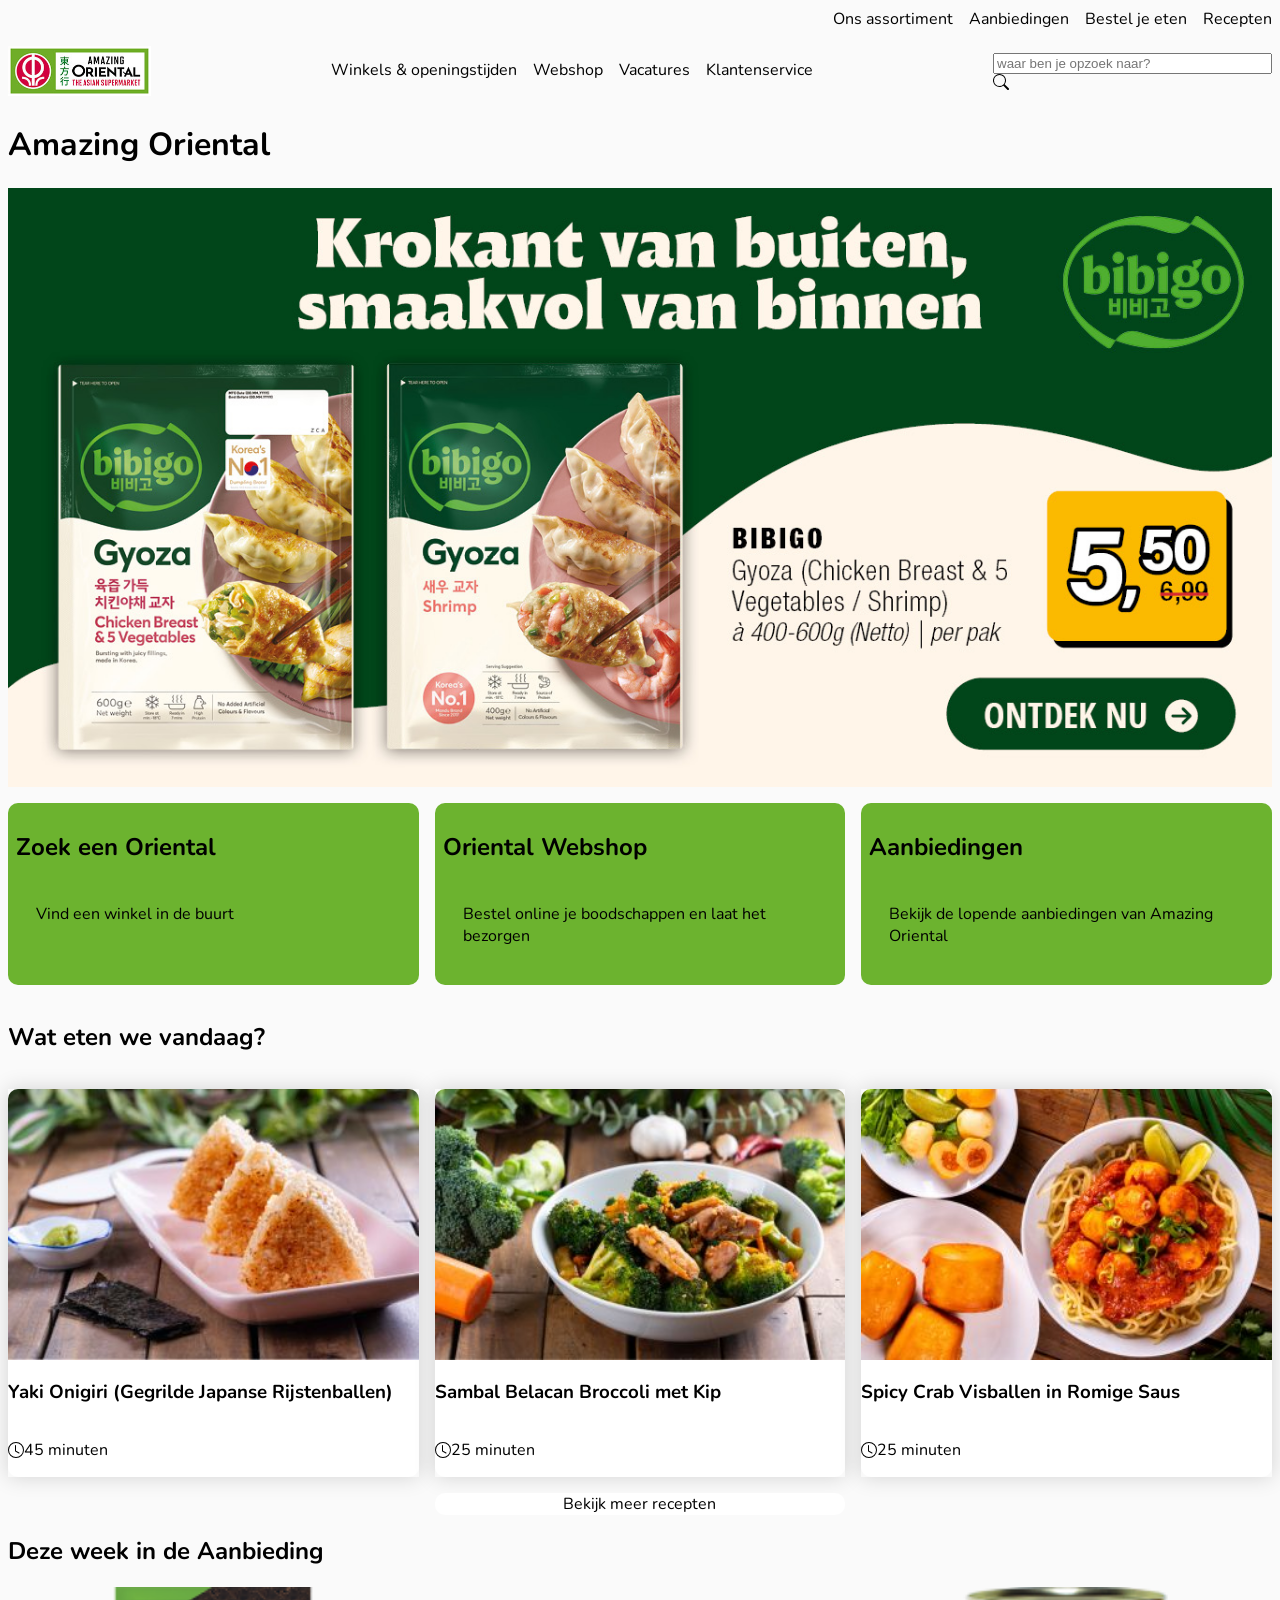
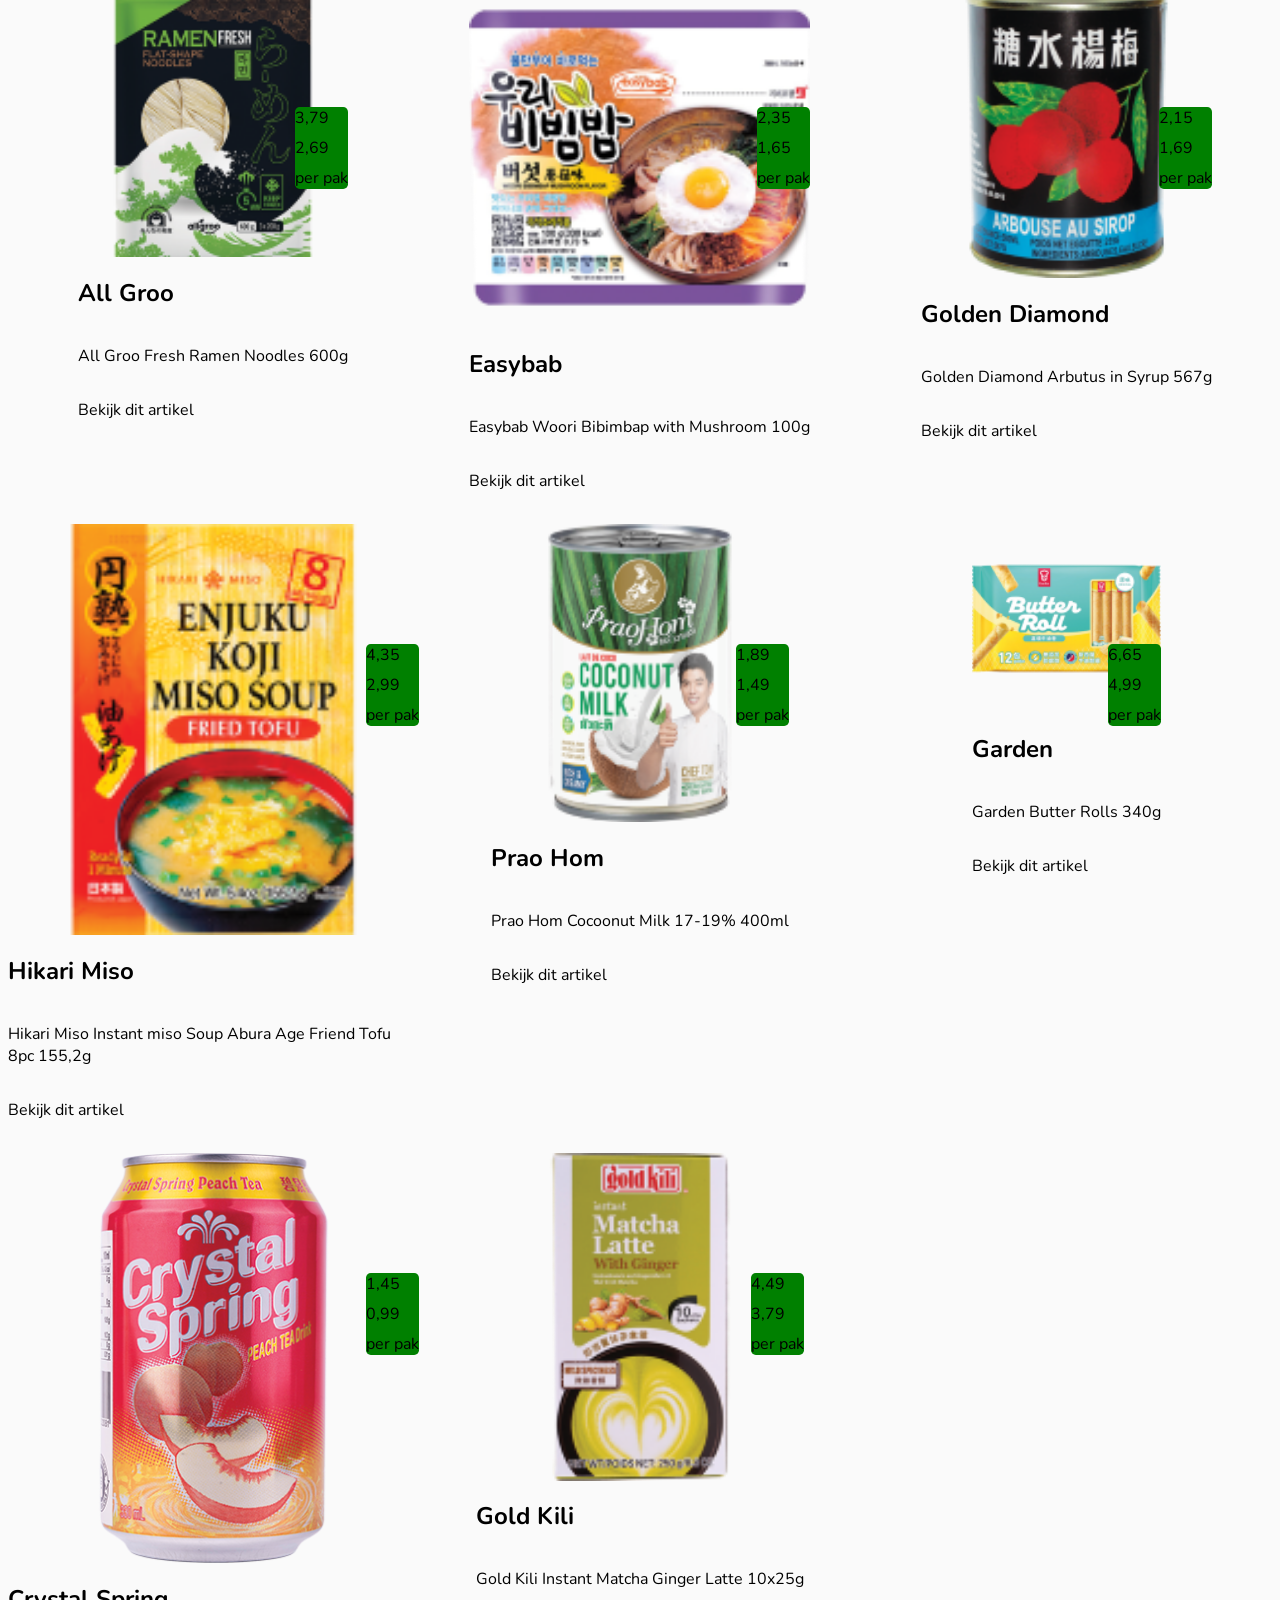
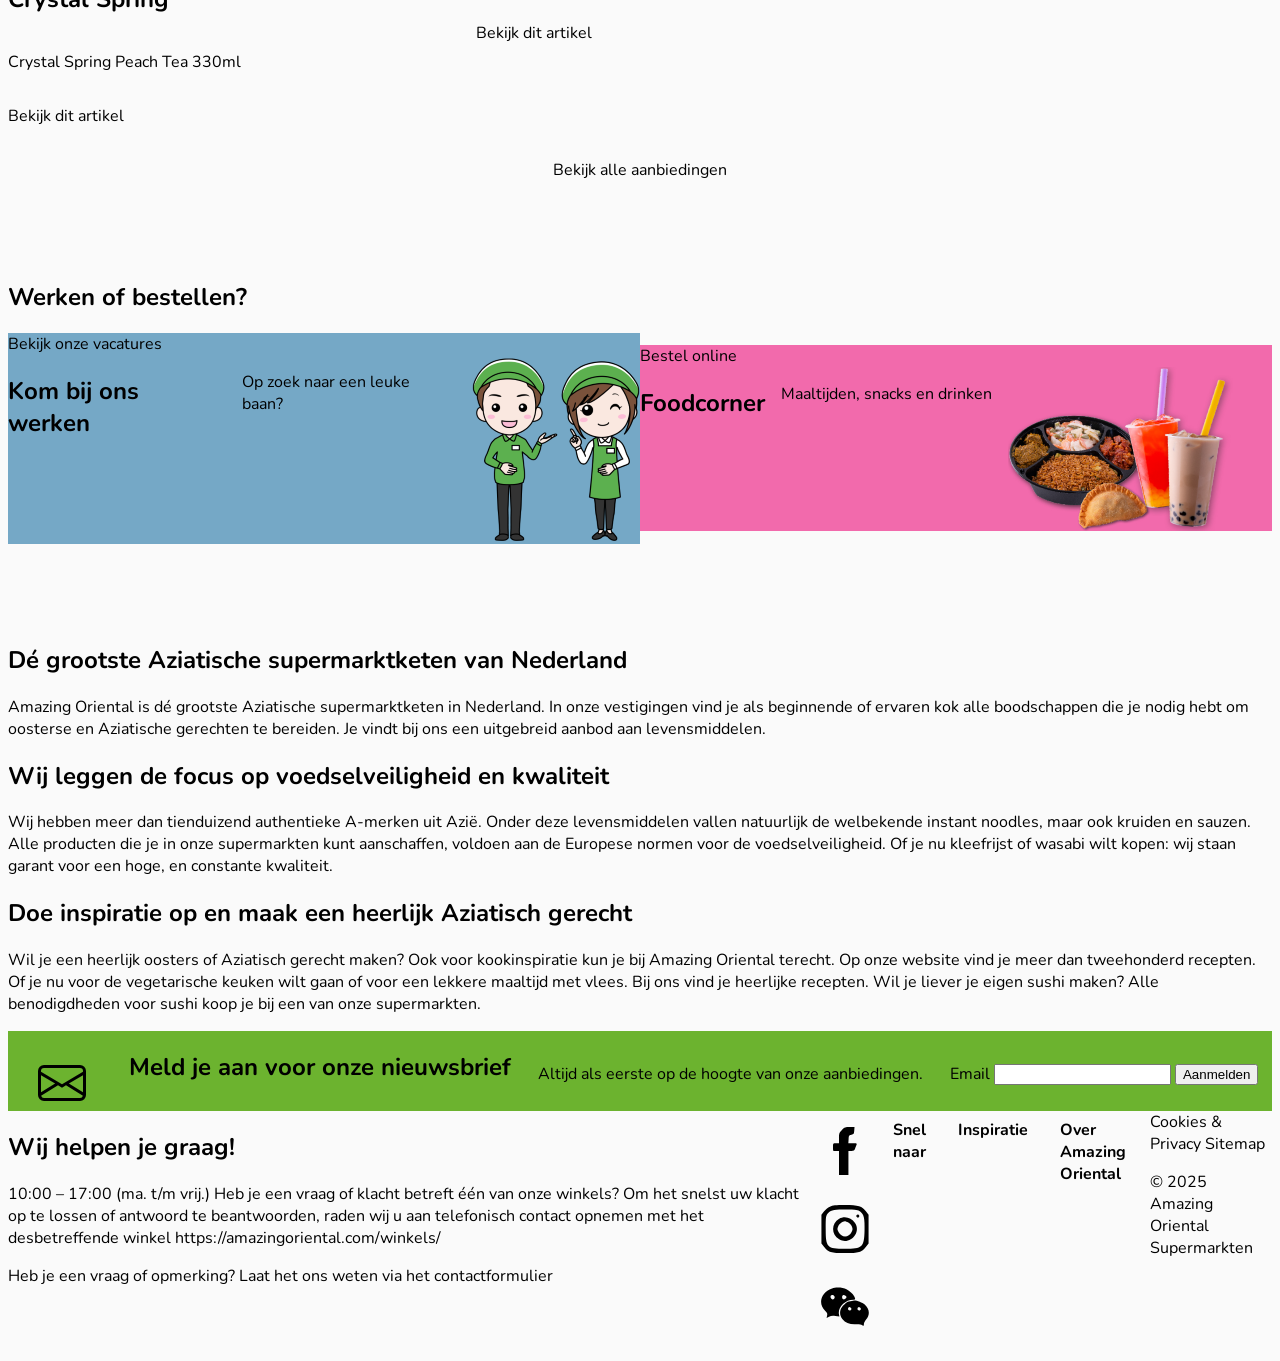
==== commit 6b878e7f: "Add files via upload" ====
--- a/index.html
+++ b/index.html
@@ -559,7 +559,7 @@
 		<details>
 			<summary>Over Amazing Oriental</summary>
 			<nav>
-				<h2>Amazing Oriental</h2>
+				<!-- <h2>Amazing Oriental</h2> -->
 				<ul>
 					<li><a href="#">Over Amazing Oriental</a></li>
 					<li><a href="#">Vacatures</a></li>
--- a/styles/style.css
+++ b/styles/style.css
@@ -38,25 +38,36 @@
 	--font-size--normal: 1em;
 	--font-size--huge: 2.626em;
 
+	--font-size-h2: 2.125em;
+
+	/* lineheight */
+	--font-lineheight: 2.875em;
+
+	/* font weight */
+	--font-weight-heavy: 700;
 
 	/* colors */
-	--color-text-black: #000;
-	--color-text-white: #fff;
-
-	--color-card: #fff;
-	--color-background: #fafafa;
+ 	color-scheme: light dark;
+
+
+	--color-text: light-dark(#000, #fff);
+	
+
+	--color-card: light-dark(#fff, #000);
+	--color-background: light-dark(#fafafa, #000);
 	
 	--color-background-functional: #6cb32f;
 	--color-background-werken: #75a8c6;
 	--color-background-foodcorner: #f26aac;
 
 	/* link colors */
-	--color-link-red: #cf2e2e;
 	--color-link-green: #6cb32f;
+	--color-link: light-dark(#6cb32f, #75a8c6);
 	--color-link-yellow: #fcb900;
 
 	--link-color:green;
-  	--inverse-color:black;
+  	--inverse-color: light-dark(green, pink);
+	/* light-dark (green, pink) */
 	--accent-color:#fcb900;
 
 }
@@ -160,6 +171,7 @@
   transition: .5s;
 }
 
+/* sanne vragen */
 /* hover en focus */
 a:is(:hover, :focus-visible) {
   color:var(--inverse-color);
--- a/styles/home-oriental-style.css
+++ b/styles/home-oriental-style.css
@@ -60,7 +60,7 @@
 
     font: inherit;
     text-align: center;
-    color: var(--color-text-black);
+    color: var(--color-text);
 
 
     display: flex;
@@ -324,7 +324,7 @@
 /* verander de hover state van inverse color */
 main nav:nth-of-type(1) {
 
-    color: var(--color-text-black)
+    color: var(--color-text)
 }
 
 main nav:nth-of-type(1) ul li {
@@ -358,9 +358,9 @@
 @media (min-width:38em) {
     main>h2 {
 
-        font-size: 2.125em;
-        line-height: 2.875em;
-        font-weight: 700;
+        font-size: var(--font-size-h2);
+        line-height: var(--font-lineheight);
+        font-weight: var(font-weight-heavy);
 
     }
 
@@ -400,7 +400,7 @@
     section:nth-of-type(1)>a article {
 
         display: grid;
-
+        box-shadow: 0 0 1.25em 0 rgba(0, 0, 0, .16)
 
     }
 
@@ -451,9 +451,9 @@
 @media (min-width:38em) {
     main>h2 {
 
-        font-size: 2.125em;
-        line-height: 2.875em;
-        font-weight: 700;
+        font-size: var(--font-size-h2);
+        line-height: var(--font-lineheight);
+        font-weight: var(font-weight-heavy);
 
     }
 
@@ -474,19 +474,16 @@
     }
 
 
-    section:nth-of-type(2) ul a {
+    /* section:nth-of-type(2) ul a {
 
         display: grid;
         justify-content: center;
-        /* background-color: pink; */
 
 
         grid-column-start: 1;
         grid-column-end: 4;
-        /* text-align: center; */
-        /* display:flex; */
         position: relative
-    }
+    } */
 
 
     /* zou een class mogen want het is herhalend + gebruiken andere pagina's als dat van sprake was? */
@@ -517,6 +514,15 @@
         order: -1;
 
     } */
+
+    section:nth-of-type(2) article {
+
+        display: flex;
+        flex-direction: column;
+
+        position: relative;
+        
+    }
 
     section:nth-of-type(2) article img {
 
@@ -530,6 +536,8 @@
         /* de default (inline) van img's overschrijven */
         display: block;
 
+        order: -1;
+
 
     }
 
@@ -640,21 +648,22 @@
     height: 5em;
     padding-left: 1em;
     padding-right: 1em;
-
-}
-
-
-/* section:nth-of-type(7) p {
-
-    
+    padding-top: 1.5em;
+
+}
+
+
+section:nth-of-type(7) p {
+
+    padding-top: 1em;
 
 }
 
 section:nth-of-type(7) form {
 
-    
-
-} */
+    padding-top: 2em;
+
+}
 
 
 /* main section article p {
@@ -663,3 +672,97 @@
     align-self: center;
 
 } */
+
+
+
+
+
+/****************/
+/* footer */
+/****************/
+
+section:nth-of-type(8) {
+
+    display: flex;
+    flex-direction: column;
+
+}
+
+footer nav:nth-of-type(1) ul {
+
+    display: flex;
+    flex-direction: column;
+    gap: 1.5em;
+
+    padding: 0;
+
+}
+
+footer nav:nth-of-type(1) svg {
+
+    width: 3em;
+    height: 3em;
+
+
+}
+
+
+
+/* verbergen voor chrome en edge*/
+details ::marker {
+
+  content: ''; 
+
+}
+
+/* verbergen voor safari aple */
+details summary::-webkit-details-marker {
+  display:none;
+}
+
+summary {
+	font-weight: var(--font-weight-heavy);
+	
+	background-color: var(--color-background);
+	
+	display:flex;
+	align-items:center;
+	justify-content:space-between;
+	padding:.5em;
+
+}
+
+summary::after {
+
+	content:"+";
+	transition:1s;
+	font-size:2em;
+	line-height:1rem;
+}
+
+
+details[open] summary::after {
+	rotate:45deg;
+}
+
+/* footer mobiel media */
+@media (width > 38em) {
+	footer {
+
+		display:flex;
+		gap:1em;
+
+	}
+	
+	summary::after {
+        
+		content:"";
+
+	}
+	
+	details::details-content {
+
+		content-visibility:visible;
+
+	}
+}
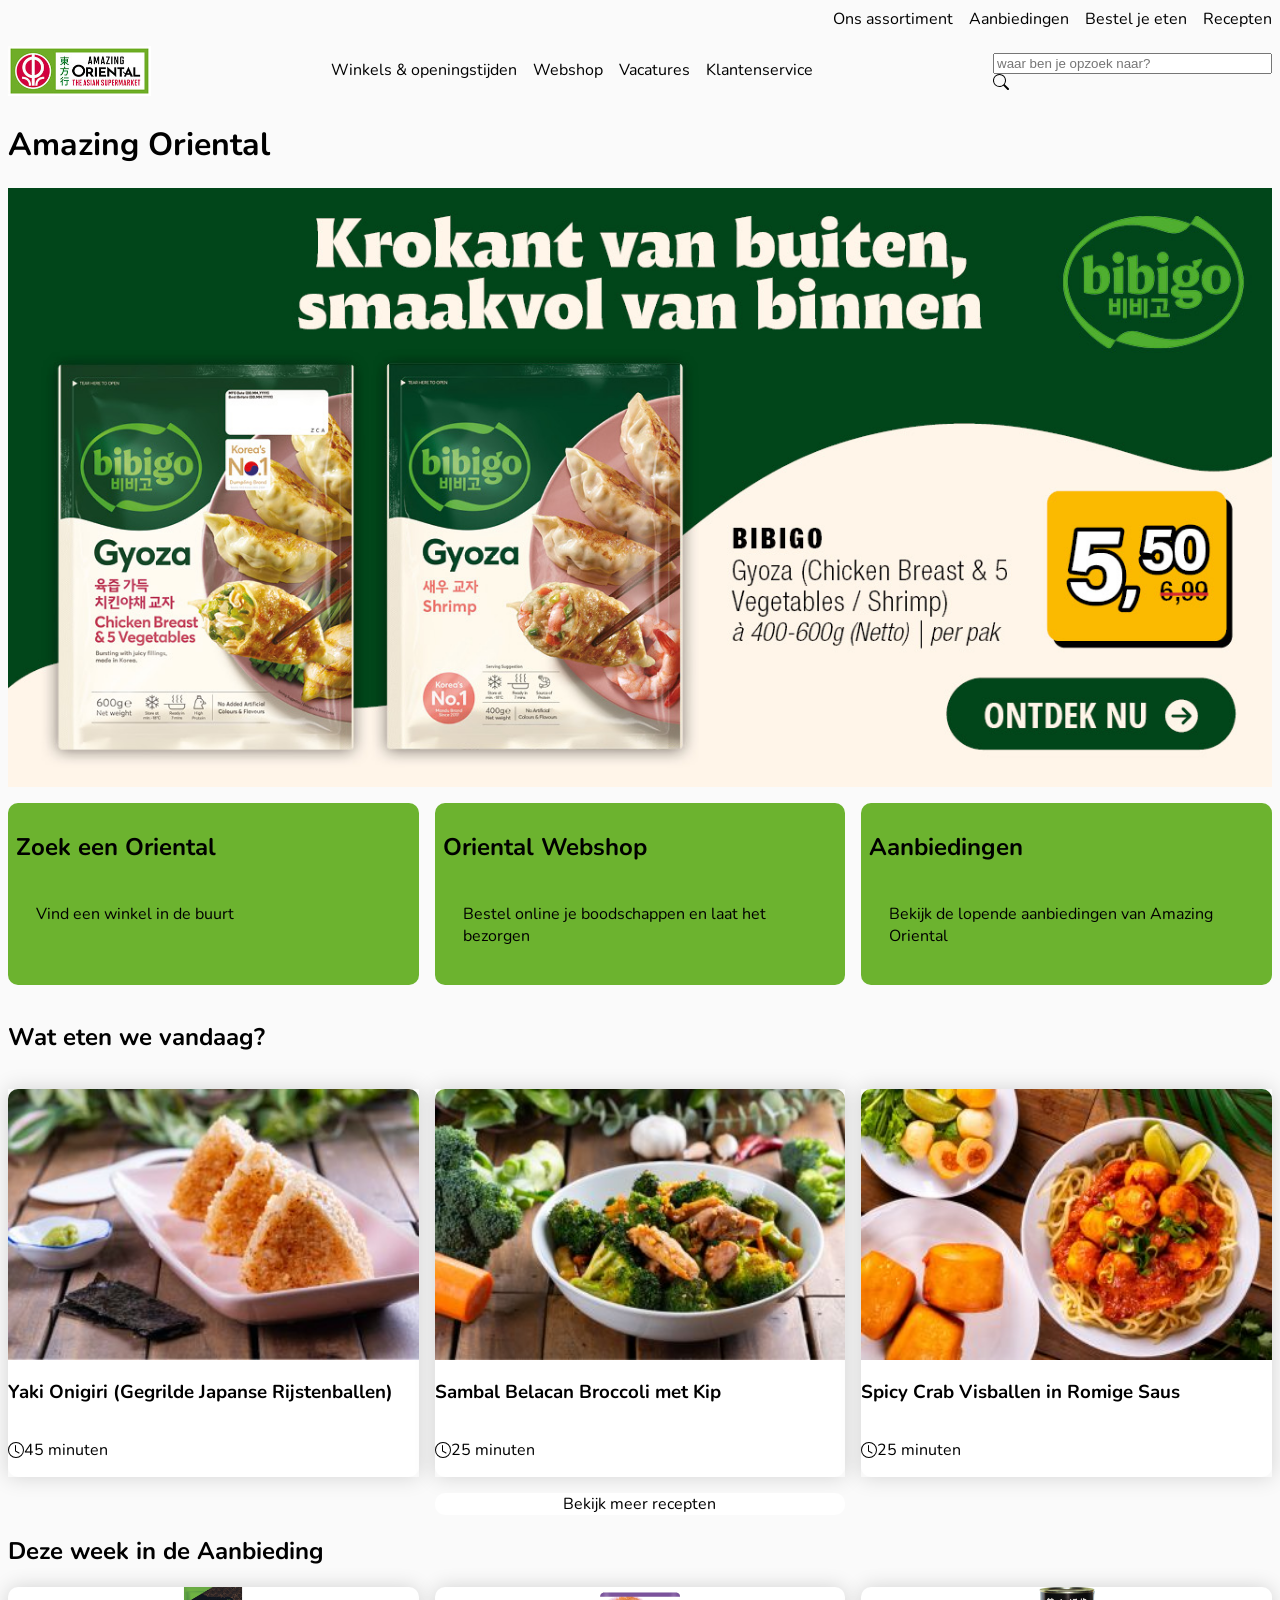
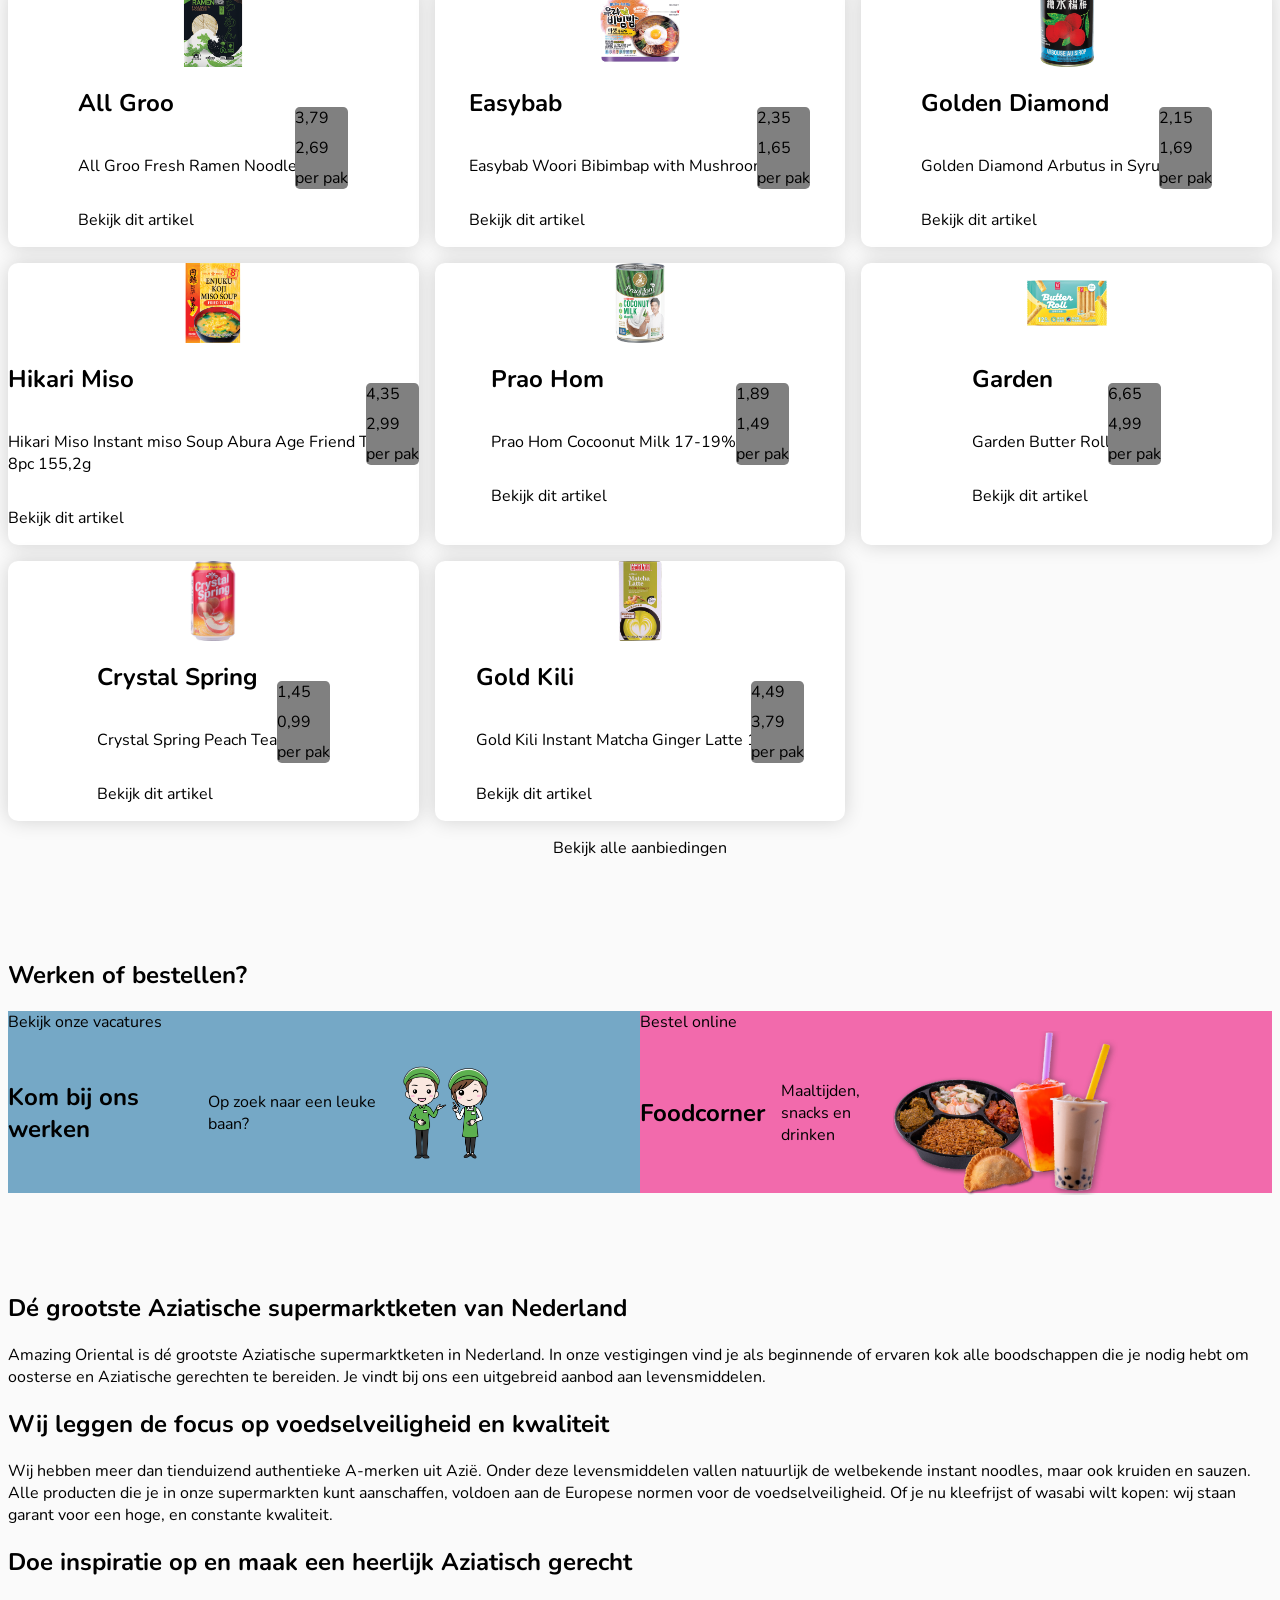
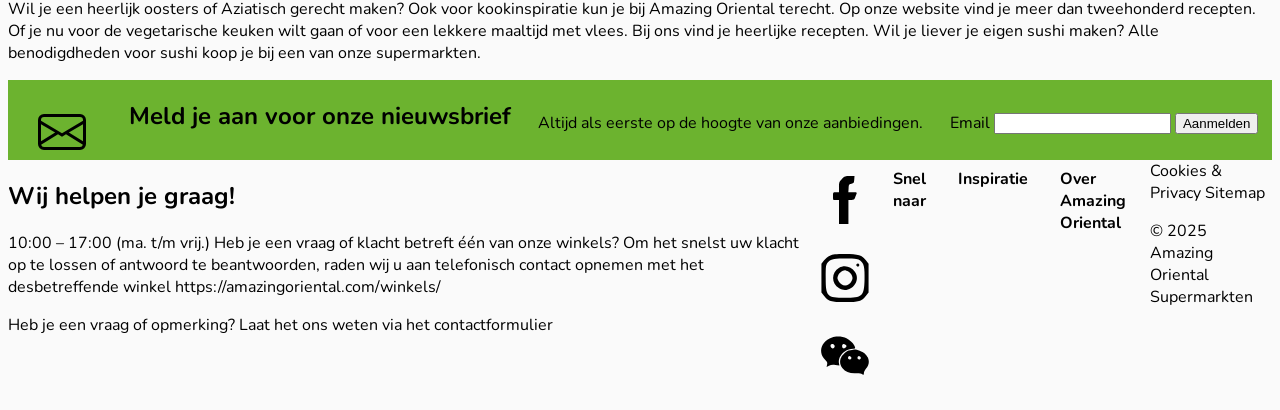
==== commit 5a9ca085: "Add files via upload 8/12/2025 moet nog bronnen, en friemels van positioneren en kleur na checken da" ====
--- a/index.html
+++ b/index.html
@@ -17,7 +17,7 @@
 
 <body>
 	<header>
-
+<!-- hamburger menu tabben via narrator hele lijst of dat het wel opent en dan er door heen gaat opzoeken -->
 		<!-- logo oriental -->
 		<a href="#">
 			<img src="images/logo_amazing_oriental.jpg" alt=" klikbaar amazing oriental logo mobiel">
@@ -59,35 +59,37 @@
 
 	</header>
 
-
+	<!-- skip link id op de main -->
 	<main>
 
 		<!-- deze moet nog onzichtbaar want de afbeelding is h1 -->
 		<h1>Amazing Oriental</h1>
 
 		<!-- carousel -->
+		<!-- afbeelding 1 navragen via visually hidden of hoe dit moet -->
+		 <!-- lange alt tekst voor de tekst in de img -->
 		<ul>
 			<li>
-				<a href="#">
-					<img src="images/Web_Banner_Bibigo_20251119_1350-x-640.jpg" alt="">
+				<a aria-label="korting afbeelding" href="#">
+					<img src="images/Web_Banner_Bibigo_20251119_1350-x-640.jpg" alt="Gyoza dumplings kip, groente en garnalen 400-600g per pak voor 5,50 was 6,99euro">
 				</a>
 			</li>
 
 			<li>
 				<a href="#">
-					<img src="images/Dutch_Comic_Con_20251122_Web_Banner.jpg" alt="">
+					<img src="images/Dutch_Comic_Con_20251122_Web_Banner.jpg" alt="Heroes Dutch Comic Con Utrecht amazing oriental collab van 22-23 november 2025, een varken die gewicht tilt, een vrouw met een deegroller die met afschuw kijkt en een aap in glas die verbaasd kijkt">
 				</a>
 			</li>
 
 			<li>
 				<a href="#">
-					<img src="images/Web_Banner_Hot_Pot_20251119_1350x640px.jpg" alt="">
+					<img src="images/Web_Banner_Hot_Pot_20251119_1350x640px.jpg" alt="Ai-generated hot pot season foto met een aziatische vrouw, witte man, aziatische man en zwarte vrouw die hotpot eten">
 				</a>
 			</li>
 
 			<li>
 				<a href="#">
-					<img src="images/Black-Friday_website_Banner-1.jpg" alt="">
+					<img src="images/Black-Friday_website_Banner-1.jpg" alt="Black Friday Deals tot wel 50% korting van 28 november tot 1 december 2025 bij amazing oriental">
 				</a>
 			</li>
 		</ul>
@@ -139,8 +141,8 @@
 
 					<!-- er mag geen figure in de p want dan komt het in inspect niet op dezelfde positie p-figure-text-p dus moet hier een arialabel? -->
 					<p>
-						<?xml version="1.0" encoding="UTF-8"?>
-						<svg role="svg" aria-label="getekend klok die 5 uur aanwijst" version="1.1"
+						<!-- role="svg" -->
+						<svg aria-label="getekend klok die 5 uur aanwijst" version="1.1"
 							xmlns="http://www.w3.org/2000/svg">
 							<path d="M8 3.5a.5.5 0 0 0-1 0V9a.5.5 0 0 0 .252.434l3.5 2a.5.5 0 0 0 .496-.868L8 8.71z" />
 							<path d="M8 16A8 8 0 1 0 8 0a8 8 0 0 0 0 16m7-8A7 7 0 1 1 1 8a7 7 0 0 1 14 0" />
@@ -159,13 +161,11 @@
 				<article>
 					<h3>Sambal Belacan Broccoli met Kip</h3>
 
-					<img src="images/sambal-belacan broccoli-met-kip.jpg"
-						alt="Sambal Belacan Broccoli met Kip recept pagina">
+					<img src="images/sambal-belacan-broccoli-met-kip.jpg" alt="Sambal Belacan Broccoli met Kip recept pagina">
 
 
 					<p>
 
-						<?xml version="1.0" encoding="UTF-8"?>
 						<svg version="1.1" xmlns="http://www.w3.org/2000/svg">
 							<path d="M8 3.5a.5.5 0 0 0-1 0V9a.5.5 0 0 0 .252.434l3.5 2a.5.5 0 0 0 .496-.868L8 8.71z" />
 							<path d="M8 16A8 8 0 1 0 8 0a8 8 0 0 0 0 16m7-8A7 7 0 1 1 1 8a7 7 0 0 1 14 0" />
@@ -189,7 +189,6 @@
 
 
 					<p>
-						<?xml version="1.0" encoding="UTF-8"?>
 						<svg version="1.1" xmlns="http://www.w3.org/2000/svg">
 							<path d="M8 3.5a.5.5 0 0 0-1 0V9a.5.5 0 0 0 .252.434l3.5 2a.5.5 0 0 0 .496-.868L8 8.71z" />
 							<path d="M8 16A8 8 0 1 0 8 0a8 8 0 0 0 0 16m7-8A7 7 0 1 1 1 8a7 7 0 0 1 14 0" />
@@ -214,9 +213,7 @@
 
 			<h2>Deze week in de Aanbieding</h2>
 
-			<!-- moeten de a gestyled als buttons in de a kan dit? -->
-			<!-- of moet het een p zijn gestyled als een button dat navigeert naar de desbetreffende pagina -->
-			<!-- hoe maak ik die korting blokje, section en 3 p's in de article of 3 losse p's? -->
+			<!-- mag deze section een lege h3 hebben die ik weg positioneer met left: -999em of -->
 			<ul>
 				<li>
 					<a href="#">
@@ -224,6 +221,7 @@
 							<h2>All Groo</h2>
 							<img src="images/all-groo.png" alt="verpakte ramen noodles in een groene doos">
 							<section>
+								<h3></h3>
 								<p>3,79</p>
 								<p>2,69</p>
 								<p>per pak</p>
@@ -348,6 +346,7 @@
 
 		<!-- section 3 -->
 		<!-- vacature + foodcorner -->
+		<!-- grid oplossen want dit veroorzaakt horizontal scrolling -->
 		<section>
 			<!-- er is geen h2 voor deze sectie maar voor toegankelijkheid dan een h2? -->
 			<h2>Werken of bestellen?</h2>
--- a/styles/style.css
+++ b/styles/style.css
@@ -40,6 +40,8 @@
 
 	--font-size-h2: 2.125em;
 
+	--font-size-h3: 0.83em;
+
 	/* lineheight */
 	--font-lineheight: 2.875em;
 
@@ -47,31 +49,42 @@
 	--font-weight-heavy: 700;
 
 	/* colors */
- 	color-scheme: light dark;
-
+	color-scheme: light dark;
 
 	--color-text: light-dark(#000, #fff);
-	
 
 	--color-card: light-dark(#fff, #000);
 	--color-background: light-dark(#fafafa, #000);
-	
+
 	--color-background-functional: #6cb32f;
 	--color-background-werken: #75a8c6;
 	--color-background-foodcorner: #f26aac;
 
+	/* border colors */
+	--color-border:#e5e5e5;
+	--color-border-background:#f7f7f7;
+
 	/* link colors */
+	--color-link: light-dark(#6cb32f, #75a8c6);
+	--inverse-color: light-dark(black, white);
+	/* black moet iets anders of grid kaartje anders aanwijzen */
+
+
+	/* nog opschonen */
 	--color-link-green: #6cb32f;
-	--color-link: light-dark(#6cb32f, #75a8c6);
 	--color-link-yellow: #fcb900;
-
-	--link-color:green;
-  	--inverse-color: light-dark(green, pink);
-	/* light-dark (green, pink) */
-	--accent-color:#fcb900;
-
-}
-
+	--link-color: green;
+	--accent-color: #fcb900;
+
+
+}
+
+::selection {
+
+	color: green;
+	background-color: blue;
+
+}
 
 
 
@@ -92,6 +105,7 @@
 
 html {
 	font-family: "Nunito", "sans-serif";
+	
 }
 
 /* h1, h2, h3 {
@@ -166,23 +180,23 @@
 /* States steelers style*/
 /****************/
 
-a{
-  text-decoration:none;
-  transition: .5s;
+a {
+	text-decoration: none;
+	transition: .5s;
 }
 
 /* sanne vragen */
 /* hover en focus */
 a:is(:hover, :focus-visible) {
-  color:var(--inverse-color);
-  box-shadow: inset 0 -1.5em 0 var(--link-color);
+	color: var(--inverse-color);
+	box-shadow: inset 0 -1.5em 0 var(--link-color);
 	/* inset plaats de bix-shaodw in het element */
 	/* 1.5em is de hoogte (line-height) van de a */
 }
 
 /* active */
 a:active {
-  --link-color:var(--accent-color);
+	--link-color: var(--accent-color);
 }
 
 
@@ -194,20 +208,20 @@
 /****************/
 svg {
 
-    width: 1em;
-    height: 1em;
+	width: 1em;
+	height: 1em;
 
 }
 
 figure {
 
-    display: flex;
-    align-items: center;
-
-    margin: 0;
-    padding-top: .5em;
-    padding-left: .5em;
-    padding-right: .5em;
-    padding-bottom: .5em;
+	display: flex;
+	align-items: center;
+
+	margin: 0;
+	padding-top: .5em;
+	padding-left: .5em;
+	padding-right: .5em;
+	padding-bottom: .5em;
 
 }
--- a/styles/home-oriental-style.css
+++ b/styles/home-oriental-style.css
@@ -202,6 +202,7 @@
 /* body font & backgroundcolor */
 /**************/
 body {
+
 
     font-family: var(--font);
     background-color: var(--color-background);
@@ -473,6 +474,14 @@
 
     }
 
+    section:nth-of-type(2) ul li {
+
+        background-color: var(--color-card);
+        border-radius: 0.625em 0.625em;
+        box-shadow: 0 0 1.25em 0 rgba(0, 0, 0, .16)
+
+    }
+
 
     /* section:nth-of-type(2) ul a {
 
@@ -499,9 +508,16 @@
         gap: .5em;
         border-radius: .3em;
         border: em solid black;
-        background-color: green;
-
-    }
+        background-color: grey;
+
+    }
+
+     section:nth-of-type(2) ul a article section h3 {
+
+        position:absolute;
+        left: -999em;
+
+     }
 
     section:nth-of-type(2) ul a article section p {
 
@@ -527,13 +543,12 @@
     section:nth-of-type(2) article img {
 
         /* deze images scaled niet mee met de grid als de h3 de hele breedte kan nemen */
-        /* object-fit: cover; */
-        /* object-position: 50% 50%; */
-        width: 100%;
-        height: auto;
+
+        /* met object-fit contain moet je vaste waardes geven bij width en height */
+        width: 5em;
+        height: 5em;
         align-self: center;
-        object-fit: cover;
-        /* de default (inline) van img's overschrijven */
+        object-fit: contain;
         display: block;
 
         order: -1;
@@ -577,7 +592,7 @@
     grid-template-rows: 1fr;
     
     justify-content: space-around;
-    align-items: center;
+    /* align-items: center; */
 
     position: relative;
     padding-top: 5em;
@@ -595,32 +610,35 @@
 
 }
 
-/* section:nth-of-type(3) a:nth-of-type(1) img {
-
-    width: 75%;
-    height: 75%;
-
-} */
+section:nth-of-type(3) a:nth-of-type(1) img {
+
+    width: 6em;
+    height: 6em;
+    object-fit:contain;
+
+}
 
 section:nth-of-type(3) a:nth-of-type(2){
 
+    display: grid;
+    grid-column-start: 2;
+    grid-column-end: -1;
+
     background-color: var(--color-background-foodcorner);
 
 }
 
-/* section:nth-of-type(3) a:nth-of-type(2) img {
-
-    width: 100%;
-    height: 100%;
-
-} */
 
 section:nth-of-type(3) article {
 
     display: flex;
+    align-items: center;
     gap: 1em;
-    /* flex-wrap: wrap; */
-
+
+    object-fit: contain;
+    width: 30em;
+    height: 10em;
+    
 }
 
 
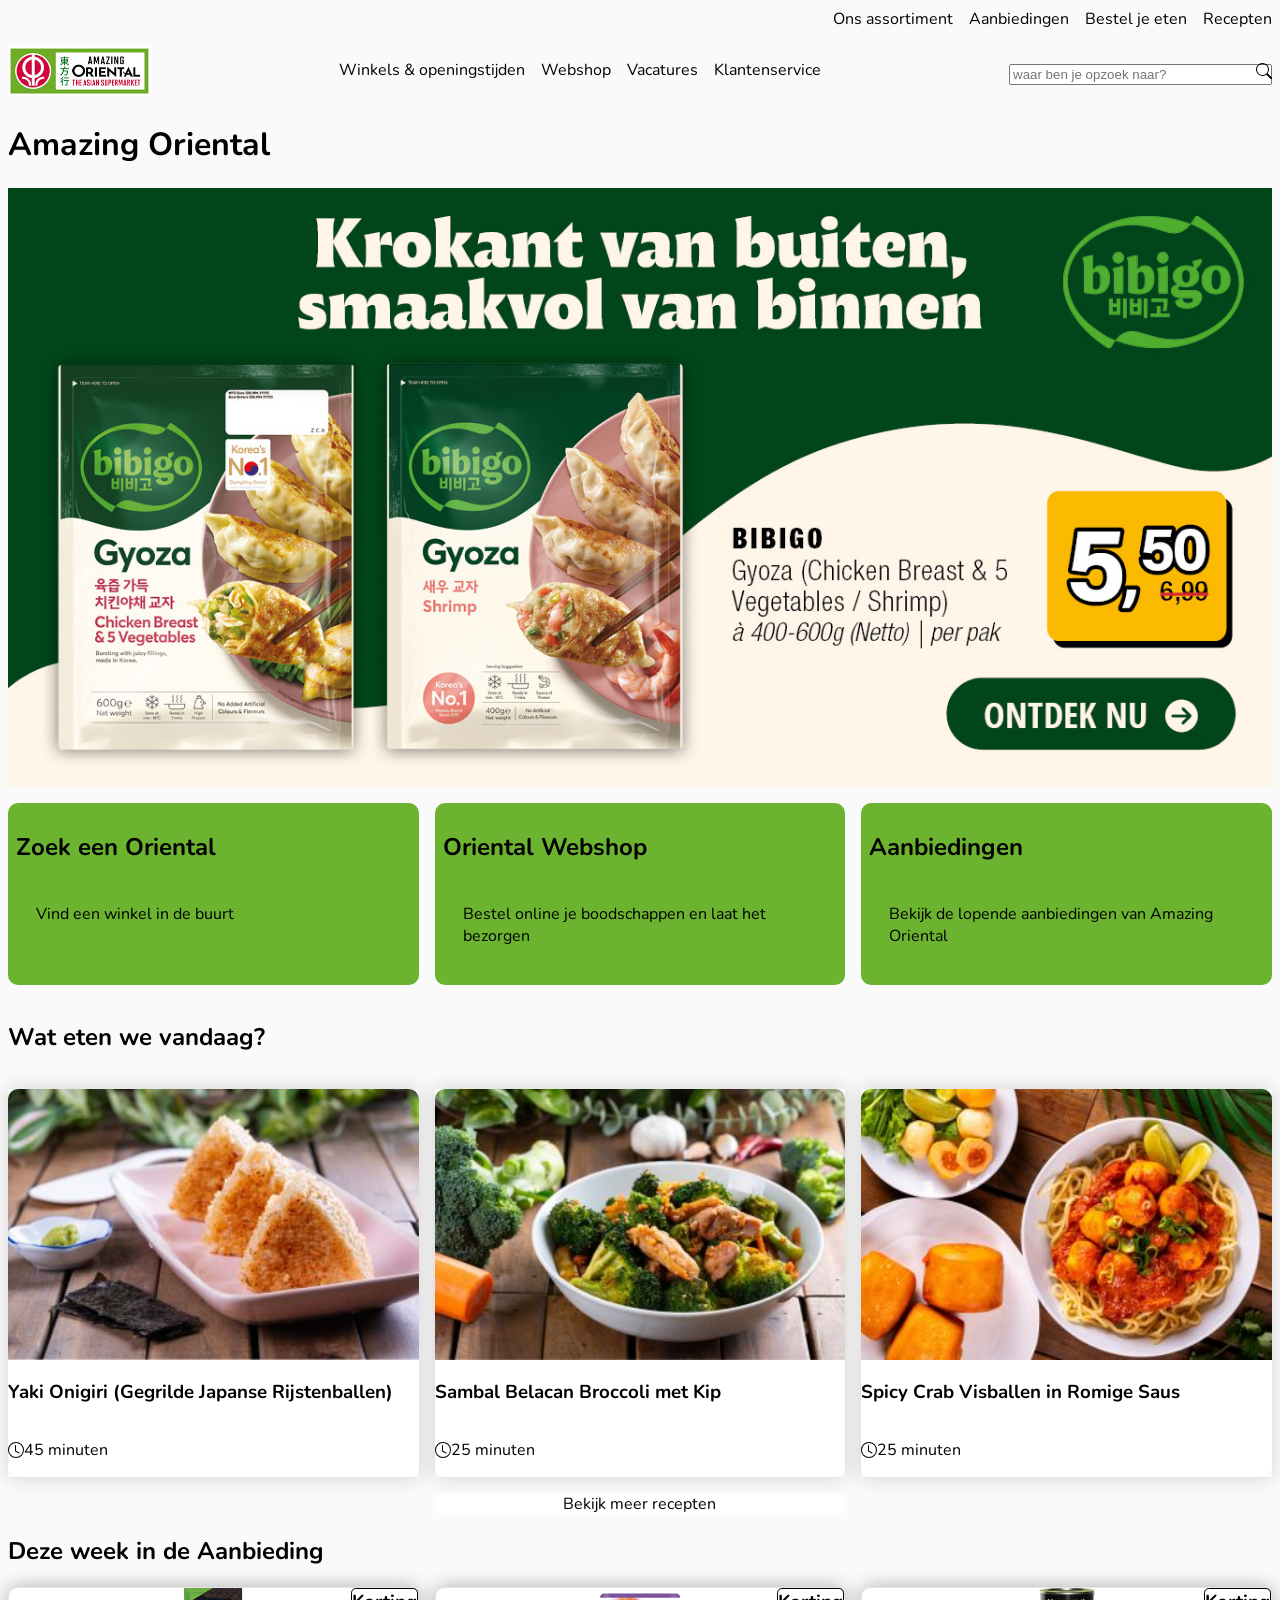
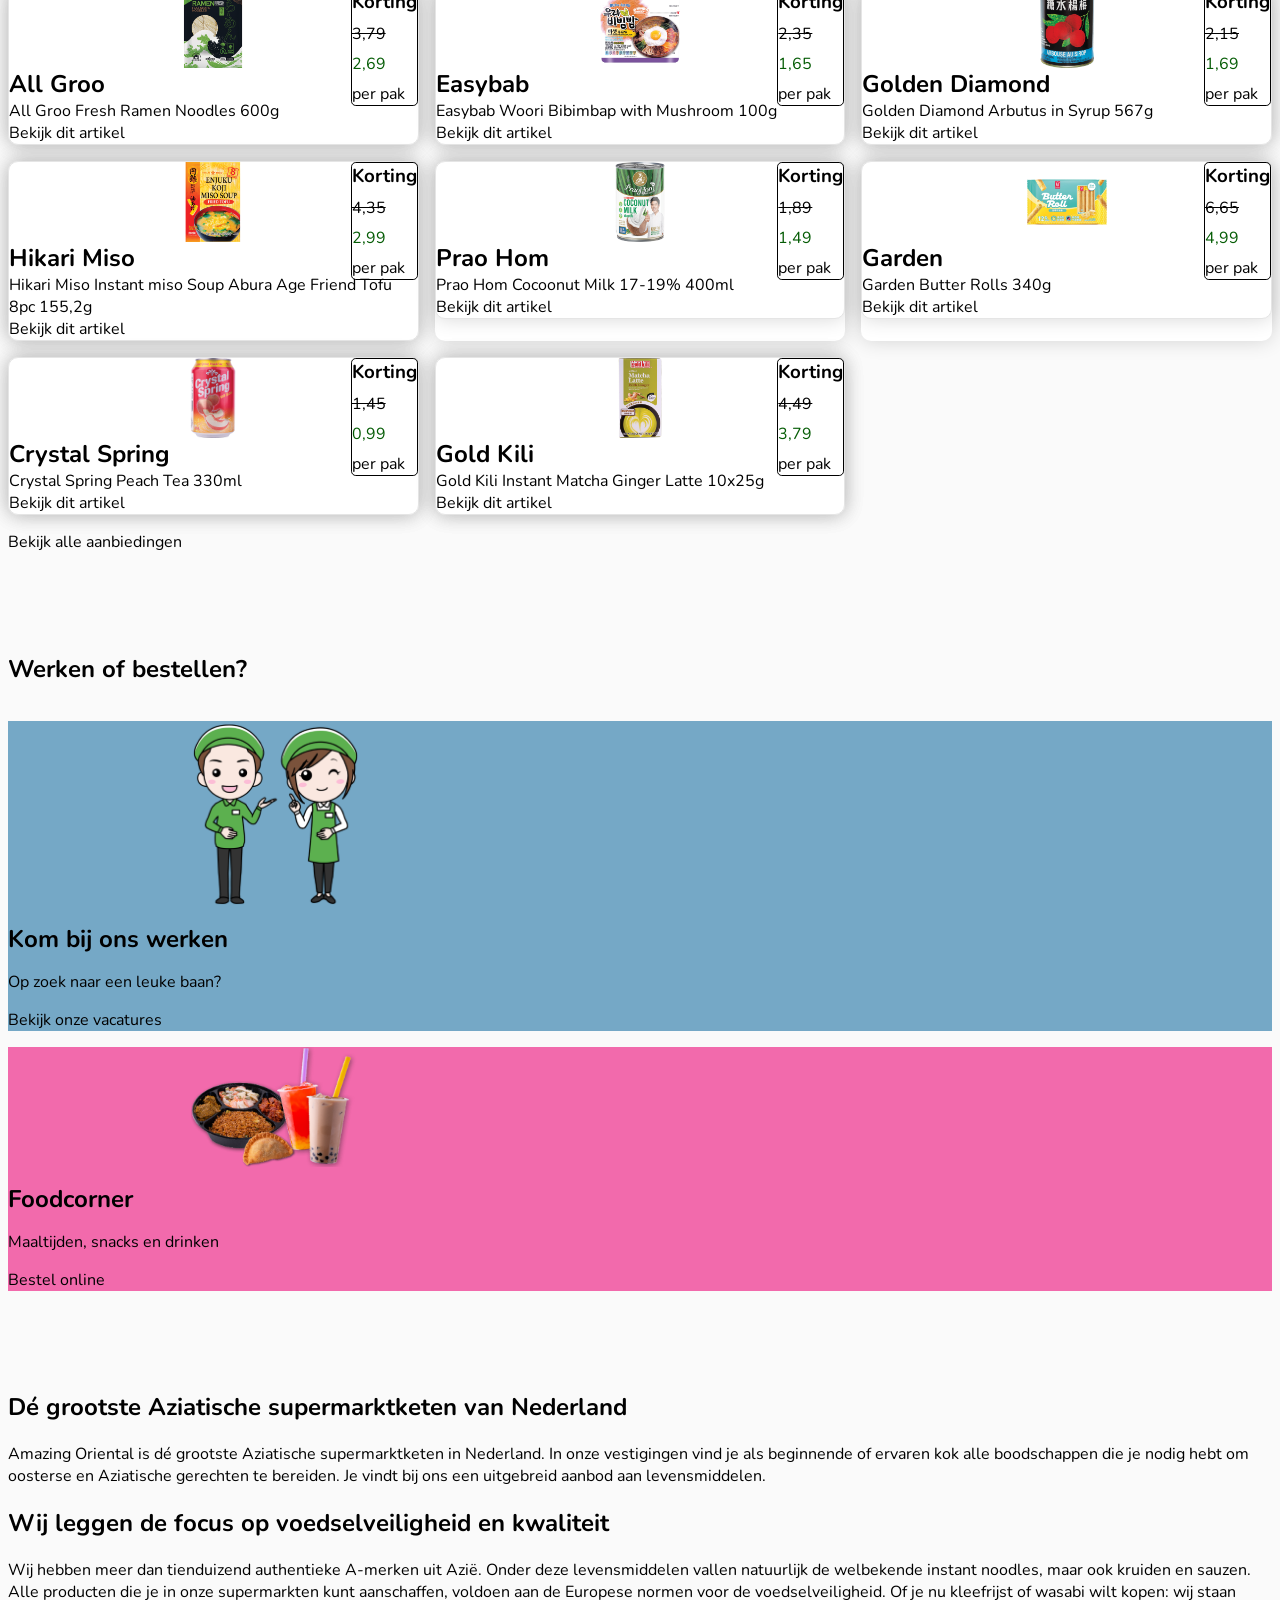
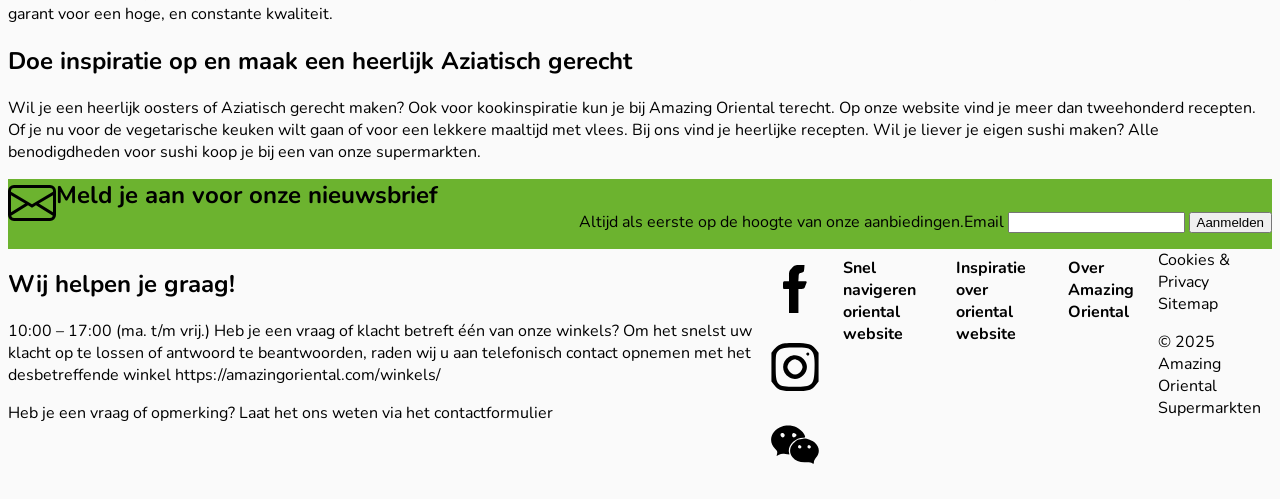
==== commit 330acb30: "Add files via upload 9/12/2025 progressie" ====
--- a/index.html
+++ b/index.html
@@ -17,14 +17,15 @@
 
 <body>
 	<header>
-<!-- hamburger menu tabben via narrator hele lijst of dat het wel opent en dan er door heen gaat opzoeken -->
+		<!-- hamburger menu tabben via narrator hele lijst of dat het wel opent en dan er door heen gaat opzoeken -->
 		<!-- logo oriental -->
 		<a href="#">
 			<img src="images/logo_amazing_oriental.jpg" alt=" klikbaar amazing oriental logo mobiel">
 		</a>
 
 		<!-- zoekbalk oriental met svg nog toevoegen -->
-		 <!-- https://icons.getbootstrap.com/icons/search/ search logo -->
+		<!-- https://icons.getbootstrap.com/icons/search/ search logo -->
+		<!-- codepen https://codepen.io/DolanTea/pen/zxqExwQ -->
 		<search>
 			<form action="search-input" method="get">
 				<input type="search" name="query" placeholder="waar ben je opzoek naar?">
@@ -36,6 +37,7 @@
 		</search>
 
 		<!-- hamburger menu -->
+		<!-- hamburger img https://assets.codepen.io/274456/ui-icon-hamburger.svg -->
 		<button aria-hidden="true"><img src="https://assets.codepen.io/274456/ui-icon-hamburger.svg"
 				alt="3 witte streepjes UI hamburger menu " />Menu</button>
 
@@ -67,29 +69,33 @@
 
 		<!-- carousel -->
 		<!-- afbeelding 1 navragen via visually hidden of hoe dit moet -->
-		 <!-- lange alt tekst voor de tekst in de img -->
+		<!-- lange alt tekst voor de tekst in de img -->
 		<ul>
 			<li>
 				<a aria-label="korting afbeelding" href="#">
-					<img src="images/Web_Banner_Bibigo_20251119_1350-x-640.jpg" alt="Gyoza dumplings kip, groente en garnalen 400-600g per pak voor 5,50 was 6,99euro">
+					<img src="images/Web_Banner_Bibigo_20251119_1350-x-640.jpg"
+						alt="Gyoza dumplings kip, groente en garnalen 400-600g per pak voor 5,50 was 6,99euro">
 				</a>
 			</li>
 
 			<li>
 				<a href="#">
-					<img src="images/Dutch_Comic_Con_20251122_Web_Banner.jpg" alt="Heroes Dutch Comic Con Utrecht amazing oriental collab van 22-23 november 2025, een varken die gewicht tilt, een vrouw met een deegroller die met afschuw kijkt en een aap in glas die verbaasd kijkt">
+					<img src="images/Dutch_Comic_Con_20251122_Web_Banner.jpg"
+						alt="Heroes Dutch Comic Con Utrecht amazing oriental collab van 22-23 november 2025, een varken die gewicht tilt, een vrouw met een deegroller die met afschuw kijkt en een aap in glas die verbaasd kijkt">
 				</a>
 			</li>
 
 			<li>
 				<a href="#">
-					<img src="images/Web_Banner_Hot_Pot_20251119_1350x640px.jpg" alt="Ai-generated hot pot season foto met een aziatische vrouw, witte man, aziatische man en zwarte vrouw die hotpot eten">
+					<img src="images/Web_Banner_Hot_Pot_20251119_1350x640px.jpg"
+						alt="Ai-generated hot pot season foto met een aziatische vrouw, witte man, aziatische man en zwarte vrouw die hotpot eten">
 				</a>
 			</li>
 
 			<li>
 				<a href="#">
-					<img src="images/Black-Friday_website_Banner-1.jpg" alt="Black Friday Deals tot wel 50% korting van 28 november tot 1 december 2025 bij amazing oriental">
+					<img src="images/Black-Friday_website_Banner-1.jpg"
+						alt="Black Friday Deals tot wel 50% korting van 28 november tot 1 december 2025 bij amazing oriental">
 				</a>
 			</li>
 		</ul>
@@ -142,6 +148,7 @@
 					<!-- er mag geen figure in de p want dan komt het in inspect niet op dezelfde positie p-figure-text-p dus moet hier een arialabel? -->
 					<p>
 						<!-- role="svg" -->
+						<!-- https://icons.getbootstrap.com/icons/clock/ -->
 						<svg aria-label="getekend klok die 5 uur aanwijst" version="1.1"
 							xmlns="http://www.w3.org/2000/svg">
 							<path d="M8 3.5a.5.5 0 0 0-1 0V9a.5.5 0 0 0 .252.434l3.5 2a.5.5 0 0 0 .496-.868L8 8.71z" />
@@ -161,11 +168,12 @@
 				<article>
 					<h3>Sambal Belacan Broccoli met Kip</h3>
 
-					<img src="images/sambal-belacan-broccoli-met-kip.jpg" alt="Sambal Belacan Broccoli met Kip recept pagina">
+					<img src="images/sambal-belacan-broccoli-met-kip.jpg"
+						alt="Sambal Belacan Broccoli met Kip recept pagina">
 
 
 					<p>
-
+						<!-- https://icons.getbootstrap.com/icons/clock/ -->
 						<svg version="1.1" xmlns="http://www.w3.org/2000/svg">
 							<path d="M8 3.5a.5.5 0 0 0-1 0V9a.5.5 0 0 0 .252.434l3.5 2a.5.5 0 0 0 .496-.868L8 8.71z" />
 							<path d="M8 16A8 8 0 1 0 8 0a8 8 0 0 0 0 16m7-8A7 7 0 1 1 1 8a7 7 0 0 1 14 0" />
@@ -189,6 +197,7 @@
 
 
 					<p>
+						<!-- https://icons.getbootstrap.com/icons/clock/ -->
 						<svg version="1.1" xmlns="http://www.w3.org/2000/svg">
 							<path d="M8 3.5a.5.5 0 0 0-1 0V9a.5.5 0 0 0 .252.434l3.5 2a.5.5 0 0 0 .496-.868L8 8.71z" />
 							<path d="M8 16A8 8 0 1 0 8 0a8 8 0 0 0 0 16m7-8A7 7 0 1 1 1 8a7 7 0 0 1 14 0" />
@@ -221,7 +230,7 @@
 							<h2>All Groo</h2>
 							<img src="images/all-groo.png" alt="verpakte ramen noodles in een groene doos">
 							<section>
-								<h3></h3>
+								<h3>Korting</h3>
 								<p>3,79</p>
 								<p>2,69</p>
 								<p>per pak</p>
@@ -237,6 +246,7 @@
 							<h2>Easybab</h2>
 							<img src="images/easybab.png" alt="kom met noodles champignions en een ei in het midden">
 							<section>
+								<h3>Korting</h3>
 								<p>2,35</p>
 								<p>1,65</p>
 								<p>per pak</p>
@@ -252,6 +262,7 @@
 							<h2>Golden Diamond</h2>
 							<img src="images/golden-diamond.png" alt="rode bollen fruit met groene bladeren">
 							<section>
+								<h3>Korting</h3>
 								<p>2,15</p>
 								<p>1,69</p>
 								<p>per pak</p>
@@ -267,6 +278,7 @@
 							<h2>Hikari Miso</h2>
 							<img src="images/hikari-miso.png" alt="verpakking met een kom fried tofu misu">
 							<section>
+								<h3>Korting</h3>
 								<p>4,35</p>
 								<p>2,99</p>
 								<p>per pak</p>
@@ -283,6 +295,7 @@
 							<img src="images/prao-hom.png"
 								alt="kokosmelk met een man die een duimpje geef op de verpakking">
 							<section>
+								<h3>Korting</h3>
 								<p>1,89</p>
 								<p>1,49</p>
 								<p>per pak</p>
@@ -298,6 +311,7 @@
 							<h2>Garden</h2>
 							<img src="images/garden-butter-rolls.png" alt="holle butter roll sticks">
 							<section>
+								<h3>Korting</h3>
 								<p>6,65</p>
 								<p>4,99</p>
 								<p>per pak</p>
@@ -313,6 +327,7 @@
 							<h2>Crystal Spring</h2>
 							<img src="images/crystal-spring.png" alt="crystal spring perzik thee">
 							<section>
+								<h3>Korting</h3>
 								<p>1,45</p>
 								<p>0,99</p>
 								<p>per pak</p>
@@ -328,6 +343,7 @@
 							<h2>Gold Kili</h2>
 							<img src="images/gold-kili.png" alt="matcha latte met ginger verpakking">
 							<section>
+								<h3>Korting</h3>
 								<p>4,49</p>
 								<p>3,79</p>
 								<p>per pak</p>
@@ -350,24 +366,23 @@
 		<section>
 			<!-- er is geen h2 voor deze sectie maar voor toegankelijkheid dan een h2? -->
 			<h2>Werken of bestellen?</h2>
-			<!-- de afbeeldingen zijn background images? -->
-
-			<a href="#">Bekijk onze vacatures
-				<article>
-					<h2>Kom bij ons werken</h2>
-					<p>Op zoek naar een leuke baan?</p>
-					<img src="images/vacature-poppetjes.png" alt="medewerker cartoon poppetjes oriental">
-				</article>
-			</a>
-
-			<a href="#">Bestel online
-				<article>
-					<h2>Foodcorner</h2>
-					<p>Maaltijden, snacks en drinken</p>
-					<img src="images/foodcorner.png"
-						alt="zwarte afhaalkom met nasi vlees een dumpling met bubble tea en rode frisdrank">
-				</article>
-			</a>
+
+			<article>
+				<h2>Kom bij ons werken</h2>
+				<p>Op zoek naar een leuke baan?</p>
+				<img src="images/vacature-poppetjes.png" alt="medewerker cartoon poppetjes oriental">
+				<a href="#">Bekijk onze vacatures</a>
+			</article>
+
+
+			<article>
+				<h2>Foodcorner</h2>
+				<p>Maaltijden, snacks en drinken</p>
+				<img src="images/foodcorner.png"
+					alt="zwarte afhaalkom met nasi vlees een dumpling met bubble tea en rode frisdrank">
+				<a href="#">Bestel online</a>
+			</article>
+
 
 		</section>
 
@@ -408,7 +423,7 @@
 		<!-- section 7 -->
 		<!-- aanmelden nieuwsbrief -->
 		<section>
-
+			<!-- https://icons.getbootstrap.com/icons/envelope/ -->
 			<svg xmlns="http://www.w3.org/2000/svg" width="16" height="16" fill="currentColor" class="bi bi-envelope"
 				viewBox="0 0 16 16">
 				<path
@@ -455,6 +470,7 @@
 				<li>
 					<!-- facebook -->
 					<a href="#">
+						<!-- https://saveweb2zip.com/en img downloaden en dan svg convert https://convertio.co/nl/ -->
 						<!-- width="28.000000pt" height="56.000000pt" -->
 						<!--  "http://www.w3.org/TR/2001/REC-SVG-20010904/DTD/svg10.dtd"> -->
 						<svg version="1.0" xmlns="http://www.w3.org/2000/svg" viewBox="0 0 28.000000 56.000000"
@@ -474,6 +490,7 @@
 				<li>
 					<!-- instagram -->
 					<a href="#">
+						<!-- https://saveweb2zip.com/en img downloaden en dan svg convert https://convertio.co/nl/ -->
 						<!-- width="56.000000pt" height="56.000000pt" -->
 						<!--  "http://www.w3.org/TR/2001/REC-SVG-20010904/DTD/svg10.dtd" -->
 						<svg version="1.0" xmlns="http://www.w3.org/2000/svg" viewBox="0 0 56.000000 56.000000"
@@ -500,6 +517,7 @@
 				<li>
 					<!-- wechat -->
 					<a href="#">
+						<!-- https://saveweb2zip.com/en img downloaden en dan svg convert https://convertio.co/nl/ -->
 						<!-- width="66.000000pt" height="54.000000pt" -->
 						<!-- "http://www.w3.org/TR/2001/REC-SVG-20010904/DTD/svg10.dtd" -->
 						<svg version="1.0" xmlns="http://www.w3.org/2000/svg" viewBox="0 0 66.000000 54.000000"
@@ -526,9 +544,8 @@
 		</nav>
 
 		<details>
-			<summary>Snel naar</summary>
+			<summary>Snel navigeren oriental website</summary>
 			<nav>
-				<!-- <h2>Snel naar</h2> -->
 				<ul>
 					<li><a href="#">Producten</a></li>
 					<li><a href="#">Aanbiedingen</a></li>
@@ -541,9 +558,8 @@
 		</details>
 
 		<details>
-			<summary>Inspiratie</summary>
+			<summary>Inspiratie over oriental website</summary>
 			<nav>
-				<!-- <h2>Inspiratie</h2> -->
 				<ul>
 					<li><a href="#">Chinees nieuwjaar</a></li>
 					<li><a href="#">Chinees fondue (hot pot)</a></li>
@@ -558,7 +574,6 @@
 		<details>
 			<summary>Over Amazing Oriental</summary>
 			<nav>
-				<!-- <h2>Amazing Oriental</h2> -->
 				<ul>
 					<li><a href="#">Over Amazing Oriental</a></li>
 					<li><a href="#">Vacatures</a></li>
--- a/styles/style.css
+++ b/styles/style.css
@@ -52,6 +52,7 @@
 	color-scheme: light dark;
 
 	--color-text: light-dark(#000, #fff);
+	--color-sale: #055c05;
 
 	--color-card: light-dark(#fff, #000);
 	--color-background: light-dark(#fafafa, #000);
@@ -61,13 +62,20 @@
 	--color-background-foodcorner: #f26aac;
 
 	/* border colors */
-	--color-border:#e5e5e5;
-	--color-border-background:#f7f7f7;
+	--color-border: #e5e5e5;
+	--color-border-background: light-dark(#f7f7f7, #000);
 
 	/* link colors */
 	--color-link: light-dark(#6cb32f, #75a8c6);
 	--inverse-color: light-dark(black, white);
 	/* black moet iets anders of grid kaartje anders aanwijzen */
+
+	/* checklist/stappenplan color */
+	--color-checklist: grey;
+	--color-stappenplan: red;
+
+	/* svg color */
+	--color-svg: light-dark(#000, #fff);
 
 
 	/* nog opschonen */
@@ -105,7 +113,6 @@
 
 html {
 	font-family: "Nunito", "sans-serif";
-	
 }
 
 /* h1, h2, h3 {
@@ -141,47 +148,256 @@
 /* Ik wil de volgorde aanhouden op functioneel met streepjes-tussen voor overig */
 /* jouw code */
 
+
+
+
+
+
+/**************/
+/* logo */
+/**************/
+
+/* mobiel logo */
+header a:nth-of-type(1) img {
+
+
+	width: 5.187em;
+	height: 1.937em;
+
+
+	/* desktop logo */
+	@media (min-width: 33em) {
+
+		width: 8.937em;
+		height: 3.125em;
+
+	}
+}
+
+
+
+
+/**************/
+/* Hamburger menu*/
+/**************/
 header {
+
 	position: sticky;
-
-}
+	top: 0;
+
+	display: flex;
+	gap: 1em;
+	align-items: center;
+	z-index: 1;
+
+}
+
+/* of beide via nth-of-type 1 2 selecteren? */
+header>ul {
+
+	margin: 0;
+
+}
+
+header search {
+
+	flex-grow: 1;
+
+}
+
+header search form input {
+
+	width: 100%;
+	position: relative;
+
+}
+
+header search form svg {
+
+	position: absolute;
+	right: 0;
+
+}
+
+header button {
+
+	font: inherit;
+	text-align: center;
+	color: var(--color-text);
+
+
+	display: flex;
+	align-items: center;
+	gap: .25em;
+	border-radius: .25em;
+	padding: .5em;
+
+	appearance: none;
+	border: none;
+	background-color: var(--color-background-functional);
+
+
+
+
+}
+
+header h1 {
+
+	position: absolute;
+	left: -999em;
+}
+
+
+header nav {
+
+	position: fixed;
+	top: 0;
+	bottom: 0;
+	left: 0;
+	right: 0;
+
+	translate: -100%;
+
+
+	transition: 0.3s;
+
+	background-color: black;
+
+}
+
+
+/* Hamburger menu open is */
+header nav.toonMenu {
+
+	translate: 0 0;
+	color: white
+}
+
+nav.toonMenu button {
+
+	position: absolute;
+	right: 0;
+	padding: .5em 1em .5em 1em
+}
+
+
+
+
+
+/**************/
+/* Media hamburger menu weg 38em*/
+/**************/
+@media (min-width:33em) {
+	header {
+
+		flex-wrap: wrap;
+		background-color: var(--color-background);
+
+	}
+
+
+	header button {
+
+		display: none;
+
+	}
+
+	header nav {
+
+		position: static;
+		translate: 0;
+		display: contents;
+
+	}
+
+	header ul:nth-of-type(1) {
+
+		order: -1;
+		width: 100%;
+
+		display: flex;
+		gap: 1em;
+		justify-content: end;
+
+		margin: 0;
+
+	}
+
+	header ul:nth-of-type(2) {
+
+		order: 1;
+		width: 100%;
+
+		display: flex;
+		gap: 1em;
+		justify-content: center;
+		align-self: center;
+		flex-grow: 4;
+
+		margin: 0;
+		padding-bottom: .5em;
+		padding-left: 0;
+
+	}
+}
+
+
+@media (min-width:48em) {
+	header search {
+
+		order: 5;
+
+	}
+
+	header ul:nth-of-type(2) {
+
+		width: auto;
+
+	}
+}
+
+
+
+
+
+
+/**************/
+/* body font & backgroundcolor */
+/**************/
+body {
+
+
+	font-family: var(--font);
+	background-color: var(--color-background);
+
+}
+
+
+
+
+/**************/
+/* list item styling mogelijk weg*/
+/**************/
+
+li {
+	list-style-type: none;
+}
+
+
+
+
+
+
+
+/****************/
+/* States steelers style*/
+/****************/
 
 a {
 	outline: none;
 	text-decoration: none;
+
 	color: inherit;
-}
-
-li {
-	list-style-type: none;
-}
-
-
-
-
-
-
-
-/****************/
-/* figcaption weghalen */
-/****************/
-figcaption {
-	position: absolute;
-	left: -999em;
-}
-
-
-
-
-
-
-
-/****************/
-/* States steelers style*/
-/****************/
-
-a {
-	text-decoration: none;
 	transition: .5s;
 }
 
@@ -203,11 +419,14 @@
 
 
 
+
+
 /****************/
 /* svg sizing & placement*/
 /****************/
 svg {
 
+	color: var(--color-svg);
 	width: 1em;
 	height: 1em;
 
@@ -224,4 +443,104 @@
 	padding-right: .5em;
 	padding-bottom: .5em;
 
+}
+
+figcaption {
+	position: absolute;
+	left: -999em;
+}
+
+
+
+
+
+
+/****************/
+/* footer */
+/****************/
+
+section:nth-of-type(8) {
+
+	display: flex;
+	flex-direction: column;
+
+}
+
+footer nav:nth-of-type(1) ul {
+
+	display: flex;
+	flex-direction: column;
+	gap: 1.5em;
+
+	padding: 0;
+
+}
+
+footer nav:nth-of-type(1) svg {
+
+	width: 3em;
+	height: 3em;
+
+
+}
+
+
+
+/* verbergen voor chrome en edge*/
+details ::marker {
+
+	content: '';
+
+}
+
+/* verbergen voor safari aple */
+details summary::-webkit-details-marker {
+	display: none;
+}
+
+summary {
+	font-weight: var(--font-weight-heavy);
+
+	background-color: var(--color-background);
+
+	display: flex;
+	align-items: center;
+	justify-content: space-between;
+	padding: .5em;
+
+}
+
+summary::after {
+
+	content: "+";
+	transition: 1s;
+	font-size: 2em;
+	line-height: 1rem;
+}
+
+
+details[open] summary::after {
+	rotate: 45deg;
+}
+
+/* footer mobiel media */
+@media (width > 38em) {
+	footer {
+
+		display: flex;
+		gap: 1em;
+
+	}
+
+	summary::after {
+
+		content: "";
+
+	}
+
+	details::details-content {
+
+		content-visibility: visible;
+
+	}
 }
--- a/styles/home-oriental-style.css
+++ b/styles/home-oriental-style.css
@@ -1,220 +1,3 @@
-/**************/
-/* logo */
-/**************/
-
-/* mobiel logo */
-header a:nth-of-type(1) img {
-
-
-    width: 5.187em;
-    height: 1.937em;
-
-
-    /* desktop logo */
-    @media (min-width: 33em) {
-
-        width: 8.937em;
-        height: 3.125em;
-
-    }
-}
-
-
-
-
-/**************/
-/* Hamburger menu*/
-/**************/
-header {
-
-    position: sticky;
-    top: 0;
-
-    display: flex;
-    gap: 1em;
-    align-items: center;
-    z-index: 1;
-
-}
-
-/* of beide via nth-of-type 1 2 selecteren? */
-header>ul {
-
-    margin: 0;
-
-}
-
-header search {
-
-    flex-grow: 1;
-
-}
-
-header search form input {
-
-    width: 100%;
-
-}
-
-header button {
-
-    font: inherit;
-    text-align: center;
-    color: var(--color-text);
-
-
-    display: flex;
-    align-items: center;
-    gap: .25em;
-    border-radius: .25em;
-    padding: .5em;
-
-    appearance: none;
-    border: none;
-    background-color: var(--color-background-functional);
-
-
-
-
-}
-
-header h1 {
-
-    position: absolute;
-    left: -999em;
-}
-
-
-header nav {
-
-    position: fixed;
-    top: 0;
-    bottom: 0;
-    left: 0;
-    right: 0;
-
-    translate: -100%;
-
-
-    transition: 0.3s;
-
-    background-color: black;
-
-}
-
-
-/* Hamburger menu open is */
-header nav.toonMenu {
-
-    translate: 0 0;
-    color: white
-}
-
-nav.toonMenu button {
-
-    position: absolute;
-    right: 0;
-    padding: .5em 1em .5em 1em
-}
-
-
-
-
-
-/**************/
-/* Media hamburger menu weg 38em*/
-/**************/
-@media (min-width:33em) {
-    header {
-
-        flex-wrap: wrap;
-        background-color: var(--color-background);
-
-    }
-
-
-    header button {
-
-        display: none;
-
-    }
-
-    header nav {
-
-        position: static;
-        translate: 0;
-        display: contents;
-
-    }
-
-    header ul:nth-of-type(1) {
-
-        order: -1;
-        width: 100%;
-
-        display: flex;
-        gap: 1em;
-        justify-content: end;
-
-        margin: 0;
-
-    }
-
-    header ul:nth-of-type(2) {
-
-        order: 1;
-        width: 100%;
-
-        display: flex;
-        gap: 1em;
-        justify-content: center;
-        align-self: center;
-        flex-grow: 4;
-
-        margin: 0;
-        padding-bottom: .5em;
-        padding-left: 0;
-
-    }
-}
-
-
-@media (min-width:48em) {
-    header search {
-
-        order: 5;
-
-    }
-
-    header ul:nth-of-type(2) {
-
-        width: auto;
-
-    }
-}
-
-
-
-
-
-
-/**************/
-/* body font & backgroundcolor */
-/**************/
-body {
-
-
-    font-family: var(--font);
-    background-color: var(--color-background);
-
-}
-
-
-
-
-
-
-
 /**************/
 /* Carousel homepagina */
 /**************/
@@ -319,6 +102,14 @@
 
     padding: 0;
 
+    @media (max-width:49em){
+
+        display: grid;
+        grid-template-columns: auto;
+        grid-template-rows: 1fr 1fr 1fr;
+
+    }
+
 
 }
 
@@ -338,9 +129,15 @@
 
 }
 
+main nav:nth-of-type(1) li h2 {
+
+    color: black;
+
+}
+
 main nav:nth-of-type(1) li p {
 
-
+    color: black;
     padding: 1.25em 1.25em 0.875em;
 
 }
@@ -447,6 +244,85 @@
 /*******************************************/
 /* Producten kaartjes*/
 /******************************************/
+section:nth-of-type(2) ul {
+
+    display: grid;
+    gap: 1.5em;
+
+    padding: 0;
+
+}
+
+section:nth-of-type(2) article {
+
+    display: grid;
+    grid-template-rows: 1fr auto;
+
+    position: relative;
+
+    background-color: var(--color-card);
+    border: 1px solid var(--color-border);
+    border-radius: 0.625em 0.625em;
+    box-shadow: 0 0 1.25em 0 rgba(0, 0, 0, .16)
+
+}
+
+section:nth-of-type(2) article h2 {
+
+    order: 1;
+    margin: 0;
+
+}
+
+section:nth-of-type(2) img {
+
+    width: 8em;
+    height: auto;
+    object-fit: contain;
+
+    justify-self: center;
+
+}
+
+section:nth-of-type(2) article section {
+
+    position: absolute;
+    right: 0;
+
+}
+
+section:nth-of-type(2) article section p {
+
+    margin: 0;
+
+}
+
+section:nth-of-type(2) article section p:nth-of-type(1){
+
+    text-decoration: line-through;
+
+}
+
+section:nth-of-type(2) article section p:nth-of-type(2){
+
+    color: var(--color-sale);
+
+}
+
+section:nth-of-type(2) article > p:nth-of-type(1) {
+
+    order: 2;
+    margin: 0;
+
+}
+
+section:nth-of-type(2) article > p:nth-of-type(2) {
+
+    order: 2;
+    margin: 0;
+
+}
+
 
 
 @media (min-width:38em) {
@@ -458,9 +334,6 @@
 
     }
 
-    /* section:nth-of-type(2) {
-        
-    } */
 
     section:nth-of-type(2) ul {
 
@@ -483,23 +356,12 @@
     }
 
 
-    /* section:nth-of-type(2) ul a {
-
-        display: grid;
-        justify-content: center;
-
-
-        grid-column-start: 1;
-        grid-column-end: 4;
-        position: relative
-    } */
-
 
     /* zou een class mogen want het is herhalend + gebruiken andere pagina's als dat van sprake was? */
     section:nth-of-type(2) ul a article section {
 
         position: absolute;
-        top: 7.5em;
+        top: 0;
         right: 0;
 
         display: flex;
@@ -507,29 +369,23 @@
 
         gap: .5em;
         border-radius: .3em;
-        border: em solid black;
-        background-color: grey;
-
-    }
-
-     section:nth-of-type(2) ul a article section h3 {
-
-        position:absolute;
-        left: -999em;
-
-     }
+        border: 1px solid black;
+
+        
+
+    }
+
+    section:nth-of-type(2) ul a article section h3 {
+
+        margin: 0;
+
+    }
 
     section:nth-of-type(2) ul a article section p {
 
         margin: 0;
 
     }
-
-    /* section:nth-of-type(2) ul article a {
-
-        order: -1;
-
-    } */
 
     section:nth-of-type(2) article {
 
@@ -537,6 +393,8 @@
         flex-direction: column;
 
         position: relative;
+
+        border: 1px solid var(--color-border);
         
     }
 
@@ -556,25 +414,13 @@
 
     }
 
-    section:nth-of-type(2) a {
-
-        /* display: grid;
-        grid-template-columns: 1fr 1fr 1fr;
-        grid-row-start: -3;
-        grid-row-end: -2; */
-        display: flex;
+    section:nth-of-type(2) a {      
+
         justify-content: center;
 
     }
 }
 
-/* section:nth-of-type(2) ul nav {
-
-        grid-column-start: -3;
-        grid-column-end: -2;
-        text-align: center;
-
-    } */
 
 
 
@@ -588,58 +434,99 @@
 section:nth-of-type(3) {
 
     display: grid;
-    grid-template-columns: repeat(2, 1fr);
-    grid-template-rows: 1fr;
-    
-    justify-content: space-around;
-    /* align-items: center; */
-
-    position: relative;
+    gap:1em;
+
     padding-top: 5em;
     padding-bottom: 5em;
 
 }
 
-section:nth-of-type(3) a:nth-of-type(1){
+section:nth-of-type(3) h2 {
+
+    order: -1;
+
+}
+
+
+section:nth-of-type(3) article:nth-of-type(1) {
+
+    display: grid;
+    grid-template-columns: repeat(auto-fill, minmax(10em, 1fr));
+    grid-template-rows: auto;
+    gap: 1em;
+
+    order: -1;
+
+    color: black;
+    background-color: var(--color-background-werken)
+}
+
+section:nth-of-type(3) article:nth-of-type(2){
+
+
+    display: grid;
+    grid-template-columns: repeat(auto-fill, minmax(10em, 1fr));
+    grid-template-rows: auto;
+    gap: 1em;
+    
+    order:-1;
+
+    color: black;
+    background-color: var(--color-background-foodcorner);
+
+}
+
+
+section:nth-of-type(3) article h2 {
 
     display: grid;
     grid-column-start: 1;
-    grid-column-end: 2;
-
-    background-color: var(--color-background-werken);
-
-}
-
-section:nth-of-type(3) a:nth-of-type(1) img {
-
-    width: 6em;
-    height: 6em;
-    object-fit:contain;
-
-}
-
-section:nth-of-type(3) a:nth-of-type(2){
+    grid-column-end: 4;
+    grid-row-start: 2;
+
+
+    margin: 0;
+
+}
+
+section:nth-of-type(3) article p {
+
+    display: grid;
+    grid-column-start: 1;
+    grid-column-end: 3;
+    grid-row-start: 3;
+
+    margin: 0;
+
+}
+
+
+section:nth-of-type(3) article img {
 
     display: grid;
     grid-column-start: 2;
-    grid-column-end: -1;
-
-    background-color: var(--color-background-foodcorner);
-
-}
-
-
-section:nth-of-type(3) article {
-
-    display: flex;
-    align-items: center;
-    gap: 1em;
-
-    object-fit: contain;
-    width: 30em;
-    height: 10em;
-    
-}
+
+    width: 100%;
+
+    order: -1;
+    /* height: 6em; */
+    /* object-fit:contain; */
+
+}
+
+section:nth-of-type(3) a {
+
+    grid-column-start: 1;
+    grid-column-end: -2;
+    grid-row-start: 4;
+    align-self:center;
+
+}
+
+
+
+
+
 
 
 
@@ -653,20 +540,35 @@
 section:nth-of-type(7) {
 
     display: flex;
-    justify-content: space-around;
+    flex-wrap: wrap;
+    justify-content: center;
 
     background-color: var(--color-background-functional);
     
-
 }
 
 section:nth-of-type(7) svg {
 
-    width: 5em;
-    height: 5em;
-    padding-left: 1em;
-    padding-right: 1em;
-    padding-top: 1.5em;
+    flex-grow: 0;
+    flex-shrink: 0;
+    flex-basis: auto;
+
+    width: 3em;
+    height: 3em;
+    color: black;
+
+}
+
+section:nth-of-type(7) h2 {
+
+    flex-grow: 1;
+    flex-shrink: 1;
+    flex-basis: auto;
+    /* min-width: 0; */
+
+    margin: 0;
+    text-align: left;
+    color: black;
 
 }
 
@@ -674,6 +576,13 @@
 section:nth-of-type(7) p {
 
     padding-top: 1em;
+    color: black;
+
+}
+
+section:nth-of-type(7) label {
+
+    color: black;
 
 }
 
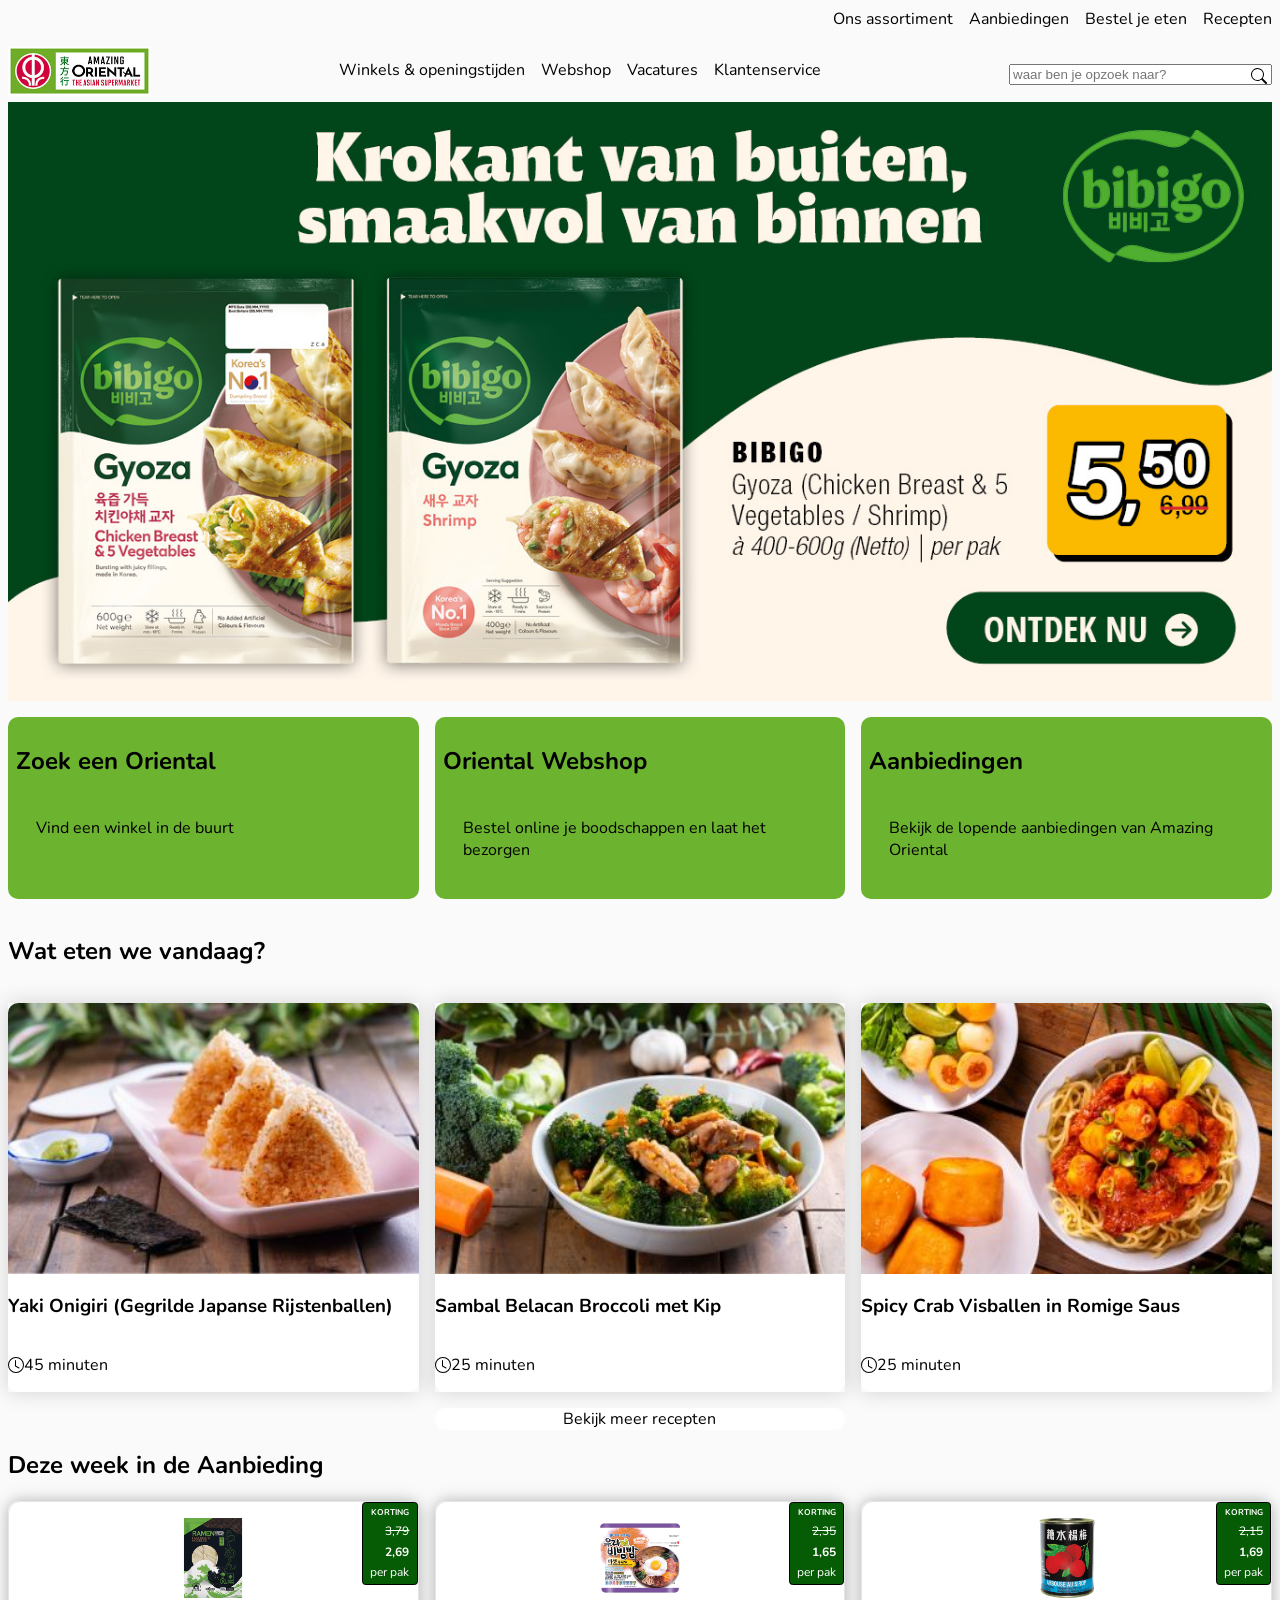
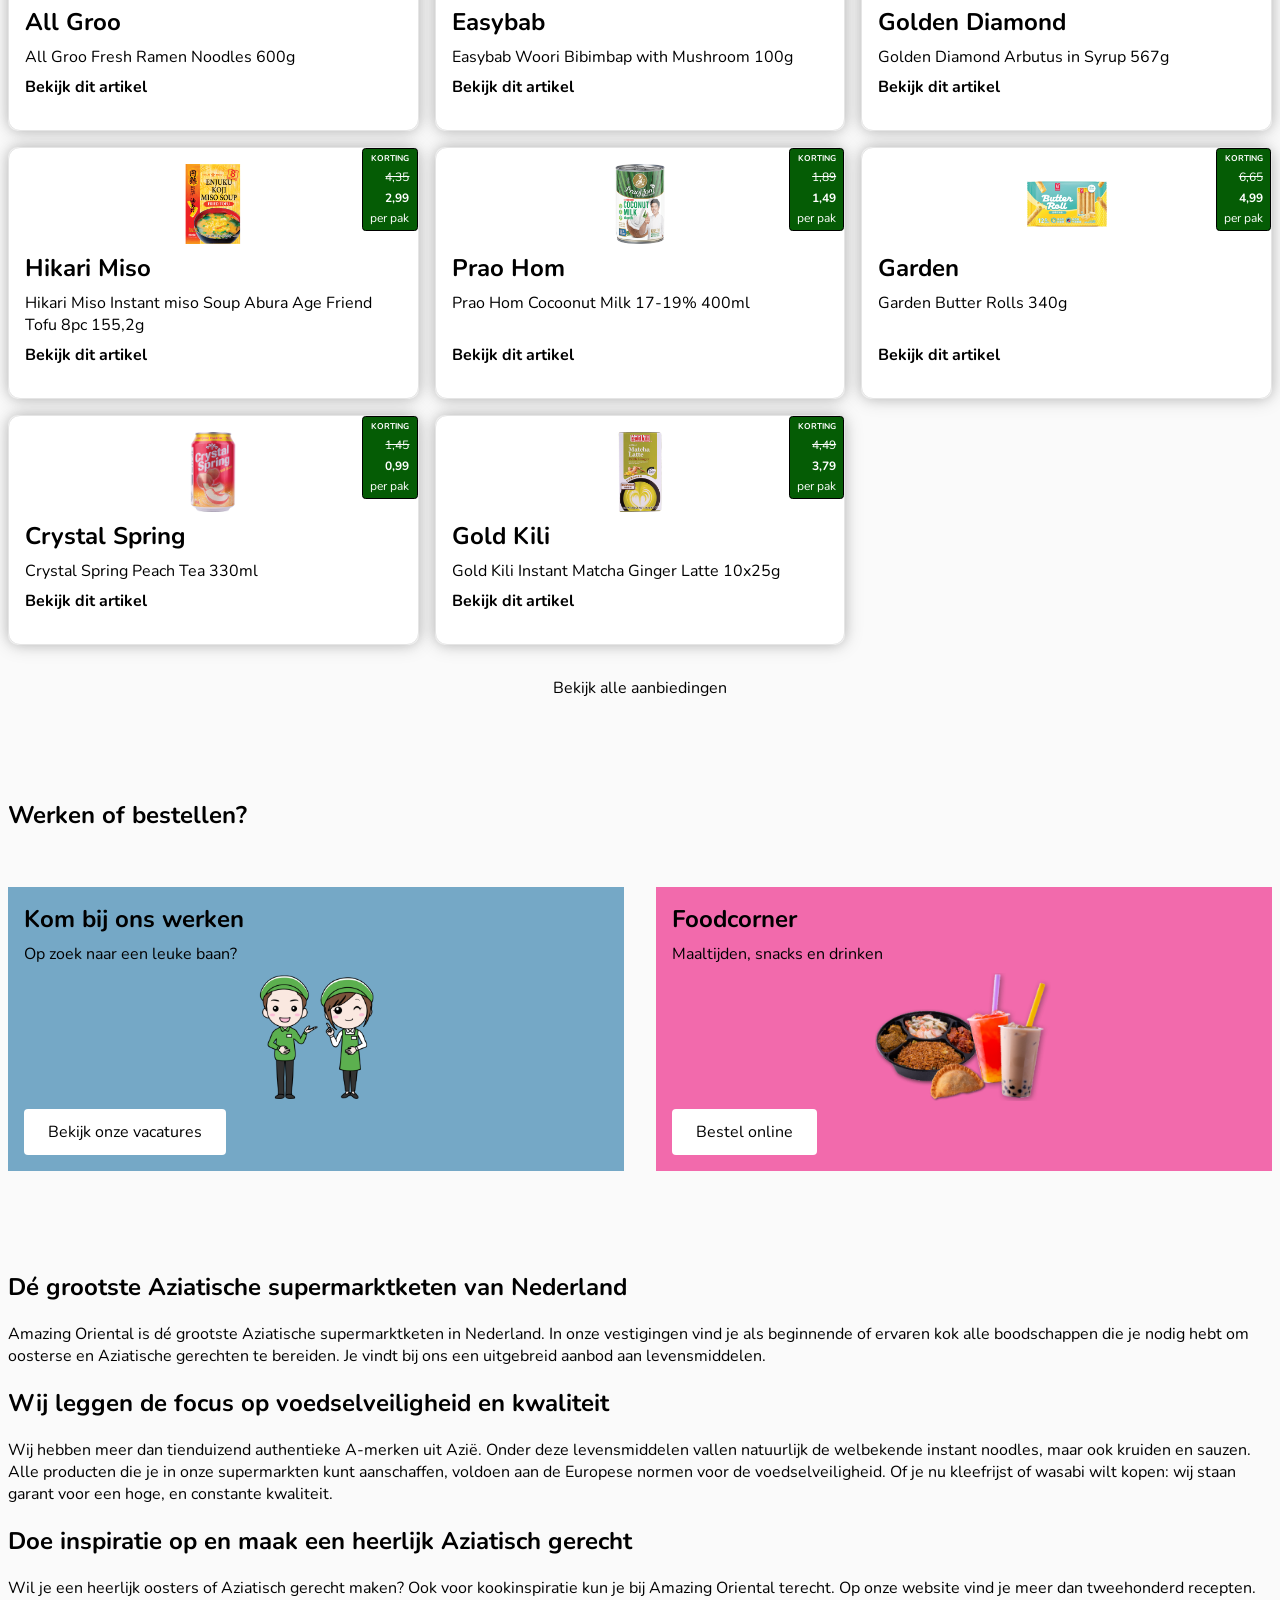
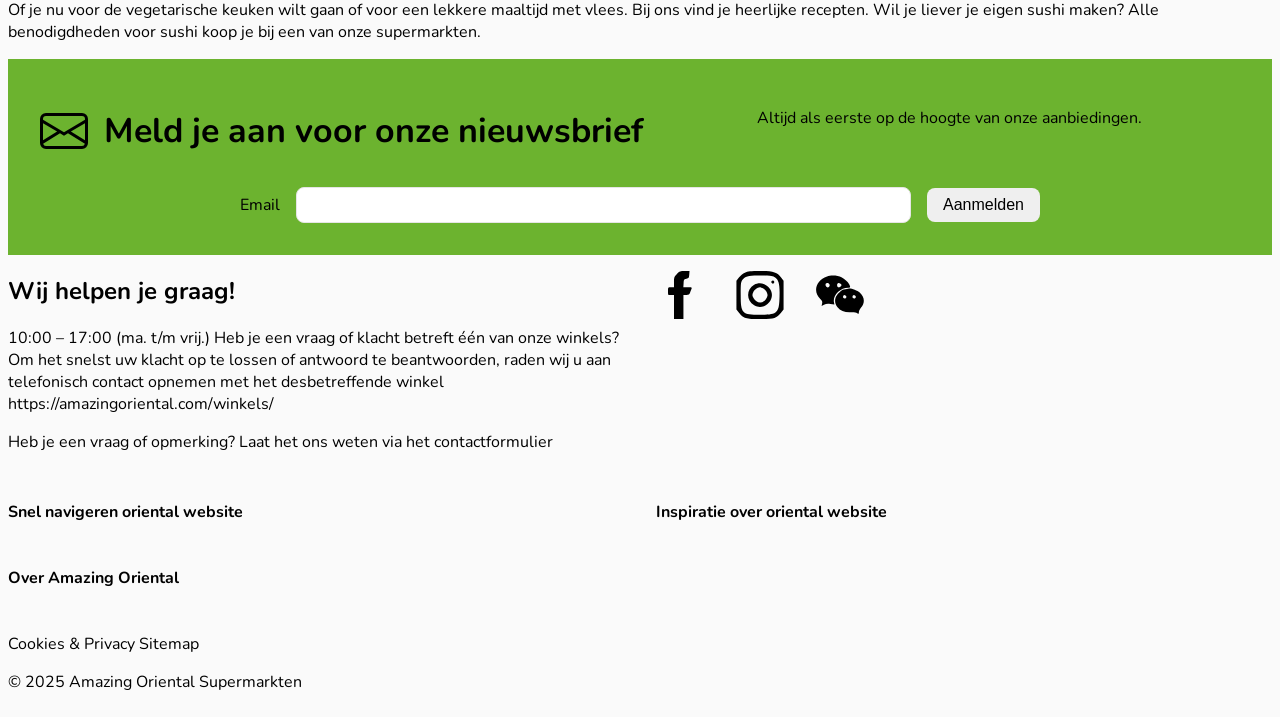
==== commit 5de09cdf: "herkansing upload readme aangevuld alles wat vermeld was tijdens de mondeling opgelost" ====
--- a/index.html
+++ b/index.html
@@ -16,6 +16,7 @@
 </head>
 
 <body>
+	<a href="#main-content" class="skip-link">Ga naar hoofdinhoud</a>
 	<header>
 		<!-- hamburger menu tabben via narrator hele lijst of dat het wel opent en dan er door heen gaat opzoeken -->
 		<!-- logo oriental -->
@@ -38,7 +39,7 @@
 
 		<!-- hamburger menu -->
 		<!-- hamburger img https://assets.codepen.io/274456/ui-icon-hamburger.svg -->
-		<button aria-hidden="true"><img src="https://assets.codepen.io/274456/ui-icon-hamburger.svg"
+		<button aria-label="hamburger menu"><img src="https://assets.codepen.io/274456/ui-icon-hamburger.svg"
 				alt="3 witte streepjes UI hamburger menu " />Menu</button>
 
 		<nav>
@@ -62,10 +63,11 @@
 	</header>
 
 	<!-- skip link id op de main -->
-	<main>
+	<!-- https://www.w3schools.com/accessibility/accessibility_skip_links.php -->
+	<main id="main-content" tabindex="-1">
 
 		<!-- deze moet nog onzichtbaar want de afbeelding is h1 -->
-		<h1>Amazing Oriental</h1>
+		<h1 class="visually-hidden">Amazing Oriental</h1>
 
 		<!-- carousel -->
 		<!-- afbeelding 1 navragen via visually hidden of hoe dit moet -->
@@ -79,21 +81,21 @@
 			</li>
 
 			<li>
-				<a href="#">
+				<a aria-label="dutch comic con oriental" href="#">
 					<img src="images/Dutch_Comic_Con_20251122_Web_Banner.jpg"
 						alt="Heroes Dutch Comic Con Utrecht amazing oriental collab van 22-23 november 2025, een varken die gewicht tilt, een vrouw met een deegroller die met afschuw kijkt en een aap in glas die verbaasd kijkt">
 				</a>
 			</li>
 
 			<li>
-				<a href="#">
+				<a aria-label="hot pot season" href="#">
 					<img src="images/Web_Banner_Hot_Pot_20251119_1350x640px.jpg"
 						alt="Ai-generated hot pot season foto met een aziatische vrouw, witte man, aziatische man en zwarte vrouw die hotpot eten">
 				</a>
 			</li>
 
 			<li>
-				<a href="#">
+				<a aria-label="black friday sale" href="#">
 					<img src="images/Black-Friday_website_Banner-1.jpg"
 						alt="Black Friday Deals tot wel 50% korting van 28 november tot 1 december 2025 bij amazing oriental">
 				</a>
@@ -149,7 +151,7 @@
 					<p>
 						<!-- role="svg" -->
 						<!-- https://icons.getbootstrap.com/icons/clock/ -->
-						<svg aria-label="getekend klok die 5 uur aanwijst" version="1.1"
+						<svg aria-label="getekend klok die 5 uur aanwijst" version="1.1" fill="currentColor"
 							xmlns="http://www.w3.org/2000/svg">
 							<path d="M8 3.5a.5.5 0 0 0-1 0V9a.5.5 0 0 0 .252.434l3.5 2a.5.5 0 0 0 .496-.868L8 8.71z" />
 							<path d="M8 16A8 8 0 1 0 8 0a8 8 0 0 0 0 16m7-8A7 7 0 1 1 1 8a7 7 0 0 1 14 0" />
@@ -174,7 +176,7 @@
 
 					<p>
 						<!-- https://icons.getbootstrap.com/icons/clock/ -->
-						<svg version="1.1" xmlns="http://www.w3.org/2000/svg">
+						<svg version="1.1" fill="currentColor" xmlns="http://www.w3.org/2000/svg">
 							<path d="M8 3.5a.5.5 0 0 0-1 0V9a.5.5 0 0 0 .252.434l3.5 2a.5.5 0 0 0 .496-.868L8 8.71z" />
 							<path d="M8 16A8 8 0 1 0 8 0a8 8 0 0 0 0 16m7-8A7 7 0 1 1 1 8a7 7 0 0 1 14 0" />
 						</svg>
@@ -198,7 +200,7 @@
 
 					<p>
 						<!-- https://icons.getbootstrap.com/icons/clock/ -->
-						<svg version="1.1" xmlns="http://www.w3.org/2000/svg">
+						<svg version="1.1" fill="currentColor" xmlns="http://www.w3.org/2000/svg">
 							<path d="M8 3.5a.5.5 0 0 0-1 0V9a.5.5 0 0 0 .252.434l3.5 2a.5.5 0 0 0 .496-.868L8 8.71z" />
 							<path d="M8 16A8 8 0 1 0 8 0a8 8 0 0 0 0 16m7-8A7 7 0 1 1 1 8a7 7 0 0 1 14 0" />
 						</svg>
@@ -424,8 +426,7 @@
 		<!-- aanmelden nieuwsbrief -->
 		<section>
 			<!-- https://icons.getbootstrap.com/icons/envelope/ -->
-			<svg xmlns="http://www.w3.org/2000/svg" width="16" height="16" fill="currentColor" class="bi bi-envelope"
-				viewBox="0 0 16 16">
+			<svg xmlns="http://www.w3.org/2000/svg" fill="currentColor" class="bi bi-envelope" viewBox="0 0 16 16">
 				<path
 					d="M0 4a2 2 0 0 1 2-2h12a2 2 0 0 1 2 2v8a2 2 0 0 1-2 2H2a2 2 0 0 1-2-2zm2-1a1 1 0 0 0-1 1v.217l7 4.2 7-4.2V4a1 1 0 0 0-1-1zm13 2.383-4.708 2.825L15 11.105zm-.034 6.876-5.64-3.471L8 9.583l-1.326-.795-5.64 3.47A1 1 0 0 0 2 13h12a1 1 0 0 0 .966-.741M1 11.105l4.708-2.897L1 5.383z" />
 			</svg>
@@ -473,11 +474,10 @@
 						<!-- https://saveweb2zip.com/en img downloaden en dan svg convert https://convertio.co/nl/ -->
 						<!-- width="28.000000pt" height="56.000000pt" -->
 						<!--  "http://www.w3.org/TR/2001/REC-SVG-20010904/DTD/svg10.dtd"> -->
-						<svg version="1.0" xmlns="http://www.w3.org/2000/svg" viewBox="0 0 28.000000 56.000000"
-							preserveAspectRatio="xMidYMid meet">
-
-							<g transform="translate(0.000000,56.000000) scale(0.100000,-0.100000)" fill="#000000"
-								stroke="none">
+						<svg version="1.0" fill="currentColor" xmlns="http://www.w3.org/2000/svg"
+							viewBox="0 0 28.000000 56.000000" preserveAspectRatio="xMidYMid meet">
+
+							<g transform="translate(0.000000,56.000000) scale(0.100000,-0.100000)" stroke="none">
 								<path d="M104 526 c-31 -31 -34 -39 -34 -95 l0 -61 -35 0 c-35 0 -35 0 -35
 										-45 0 -45 0 -45 35 -45 l35 0 0 -140 0 -140 55 0 55 0 0 140 0 140 34 0 c28 0
 										36 5 44 28 5 15 13 35 17 45 6 15 1 17 -44 17 l-52 0 3 47 c3 44 5 48 33 53
@@ -493,11 +493,10 @@
 						<!-- https://saveweb2zip.com/en img downloaden en dan svg convert https://convertio.co/nl/ -->
 						<!-- width="56.000000pt" height="56.000000pt" -->
 						<!--  "http://www.w3.org/TR/2001/REC-SVG-20010904/DTD/svg10.dtd" -->
-						<svg version="1.0" xmlns="http://www.w3.org/2000/svg" viewBox="0 0 56.000000 56.000000"
-							preserveAspectRatio="xMidYMid meet">
-
-							<g transform="translate(0.000000,56.000000) scale(0.100000,-0.100000)" fill="#000000"
-								stroke="none">
+						<svg version="1.0" fill="currentColor" xmlns="http://www.w3.org/2000/svg"
+							viewBox="0 0 56.000000 56.000000" preserveAspectRatio="xMidYMid meet">
+
+							<g transform="translate(0.000000,56.000000) scale(0.100000,-0.100000)" stroke="none">
 								<path d="M104 541 c-23 -10 -54 -36 -70 -57 l-29 -37 0 -168 0 -167 30 -38
 										c54 -66 80 -74 245 -74 165 0 191 8 245 74 l30 38 0 167 0 168 -29 37 c-47 63
 										-89 76 -246 76 -111 0 -142 -4 -176 -19z m353 -57 c44 -33 55 -81 51 -224 -5
@@ -520,11 +519,10 @@
 						<!-- https://saveweb2zip.com/en img downloaden en dan svg convert https://convertio.co/nl/ -->
 						<!-- width="66.000000pt" height="54.000000pt" -->
 						<!-- "http://www.w3.org/TR/2001/REC-SVG-20010904/DTD/svg10.dtd" -->
-						<svg version="1.0" xmlns="http://www.w3.org/2000/svg" viewBox="0 0 66.000000 54.000000"
-							preserveAspectRatio="xMidYMid meet">
-
-							<g transform="translate(0.000000,54.000000) scale(0.100000,-0.100000)" fill="#000000"
-								stroke="none">
+						<svg version="1.0" fill="currentColor" xmlns="http://www.w3.org/2000/svg"
+							viewBox="0 0 66.000000 54.000000" preserveAspectRatio="xMidYMid meet">
+
+							<g transform="translate(0.000000,54.000000) scale(0.100000,-0.100000)" stroke="none">
 								<path d="M152 526 c-152 -50 -200 -210 -93 -310 27 -26 30 -35 25 -64 l-7 -34
 										33 17 c26 13 47 16 88 11 l55 -6 -6 29 c-19 96 83 201 197 201 30 0 32 10 12
 										48 -18 35 -62 75 -106 97 -45 23 -144 29 -198 11z m32 -109 c16 -25 -16 -56
--- a/styles/style.css
+++ b/styles/style.css
@@ -29,6 +29,7 @@
 /*********************/
 /* CUSTOM PROPERTIES */
 /*********************/
+/* inverse color veroorzaakt overlap */
 :root {
 
 	/* font */
@@ -67,7 +68,7 @@
 
 	/* link colors */
 	--color-link: light-dark(#6cb32f, #75a8c6);
-	--inverse-color: light-dark(black, white);
+	--inverse-color: light-dark(#ffffff, #000000);
 	/* black moet iets anders of grid kaartje anders aanwijzen */
 
 	/* checklist/stappenplan color */
@@ -75,10 +76,25 @@
 	--color-stappenplan: red;
 
 	/* svg color */
-	--color-svg: light-dark(#000, #fff);
-
-
-	/* nog opschonen */
+	/* uiteindelijk doet het niet maar
+	 --color-svg is nu zwart voor light mode waar het MOET blijven */
+	--color-svg: #000;
+
+	/* dark mode */
+	@media (prefers-color-scheme: dark) {
+		:root {
+
+			--color-svg: #fff;
+
+		}
+	}
+
+	/* moet de kleur blijven */
+	--color-white: #fff;
+	--color-black: #000;
+	--color-blue: #0000FF;
+
+	/* link color */
 	--color-link-green: #6cb32f;
 	--color-link-yellow: #fcb900;
 	--link-color: green;
@@ -89,8 +105,8 @@
 
 ::selection {
 
-	color: green;
-	background-color: blue;
+	color: var(--color-white);
+	background-color: var(--color-blue);
 
 }
 
@@ -156,7 +172,6 @@
 /**************/
 /* logo */
 /**************/
-
 /* mobiel logo */
 header a:nth-of-type(1) img {
 
@@ -172,6 +187,24 @@
 		height: 3.125em;
 
 	}
+}
+
+
+
+/*********/
+/* Visually hidden */
+/*********/
+
+/* class voor h1 headings verbergen  niet voor screenreader*/
+/* https://www.a11yproject.com/posts/how-to-hide-content/ */
+.visually-hidden {
+	clip: rect(0 0 0 0);
+	clip-path: inset(50%);
+	height: 1px;
+	overflow: hidden;
+	position: absolute;
+	white-space: nowrap;
+	width: 1px;
 }
 
 
@@ -205,17 +238,23 @@
 
 }
 
+header search form {
+
+	position: relative;
+
+}
+
 header search form input {
 
 	width: 100%;
-	position: relative;
 
 }
 
 header search form svg {
 
 	position: absolute;
-	right: 0;
+	right: 0.3em;
+	top: 0.3em;
 
 }
 
@@ -257,12 +296,14 @@
 	right: 0;
 
 	translate: -100%;
-
-
 	transition: 0.3s;
 
-	background-color: black;
-
+	background-color: var(--color-black);
+
+	/* Via uitleg van Sanne */
+	@starting-style {
+		translate: 0 100%
+	}
 }
 
 
@@ -270,7 +311,7 @@
 header nav.toonMenu {
 
 	translate: 0 0;
-	color: white
+	color: var(--color-white)
 }
 
 nav.toonMenu button {
@@ -389,25 +430,47 @@
 
 
 
-/****************/
-/* States steelers style*/
-/****************/
-
+
+/***********/
+/* States underline style */
+/***********/
 a {
-	outline: none;
+
+	position: relative;
+
 	text-decoration: none;
 
+	transition: color .5s;
+
 	color: inherit;
-	transition: .5s;
-}
-
-/* sanne vragen */
+
+}
+
+a::after {
+	content: "";
+	position: absolute;
+	left: 0;
+	right: 0;
+	top: 100%;
+	height: .2em;
+	background-color: currentColor;
+
+	/* initieel horizontaal helemaal plat */
+	transform: scaleX(0);
+	/* voor de terugweg */
+	/* wordt de ::after weer plat naar rechts in het midden */
+	transform-origin: right center;
+
+	transition: transform .5s;
+}
+
 /* hover en focus */
-a:is(:hover, :focus-visible) {
-	color: var(--inverse-color);
-	box-shadow: inset 0 -1.5em 0 var(--link-color);
-	/* inset plaats de bix-shaodw in het element */
-	/* 1.5em is de hoogte (line-height) van de a */
+a:is(:hover, :focus-visible)::after {
+	/* nu horizontaal de hele breedte */
+	transform: scaleX(1);
+	/* voor de heenweg */
+	/* wordt de ::after helemaal breed vanaf links in het midden */
+	transform-origin: left center;
 }
 
 /* active */
@@ -419,18 +482,19 @@
 
 
 
-
-
 /****************/
 /* svg sizing & placement*/
 /****************/
 svg {
 
-	color: var(--color-svg);
+
 	width: 1em;
 	height: 1em;
 
-}
+	fill: var(--color-text);
+
+}
+
 
 figure {
 
@@ -454,11 +518,10 @@
 
 
 
-
 /****************/
 /* footer */
 /****************/
-
+/* mobiel */
 section:nth-of-type(8) {
 
 	display: flex;
@@ -466,43 +529,40 @@
 
 }
 
-footer nav:nth-of-type(1) ul {
+footer>nav:first-of-type ul {
 
 	display: flex;
-	flex-direction: column;
+	flex-direction: row;
 	gap: 1.5em;
-
 	padding: 0;
 
 }
 
-footer nav:nth-of-type(1) svg {
+footer>nav:first-of-type svg {
 
 	width: 3em;
 	height: 3em;
 
-
-}
-
-
-
-/* verbergen voor chrome en edge*/
+}
+
+/* verbergen voor chrome en edge */
 details ::marker {
 
 	content: '';
 
 }
 
-/* verbergen voor safari aple */
+/* verbergen voor safari apple */
 details summary::-webkit-details-marker {
+
 	display: none;
+
 }
 
 summary {
+
 	font-weight: var(--font-weight-heavy);
-
 	background-color: var(--color-background);
-
 	display: flex;
 	align-items: center;
 	justify-content: space-between;
@@ -516,22 +576,41 @@
 	transition: 1s;
 	font-size: 2em;
 	line-height: 1rem;
-}
-
+
+}
 
 details[open] summary::after {
+
 	rotate: 45deg;
-}
-
-/* footer mobiel media */
+
+}
+
+
+
+
+
+
+/****************/
+/* footer tablet */
+/****************/
 @media (width > 38em) {
+
 	footer {
 
 		display: flex;
+		flex-direction: column;
 		gap: 1em;
 
 	}
 
+	footer>nav:first-of-type ul {
+
+		flex-direction: row;
+		gap: 2em;
+
+	}
+
+
 	summary::after {
 
 		content: "";
@@ -543,4 +622,76 @@
 		content-visibility: visible;
 
 	}
+}
+
+
+@media (width >=38em) {
+
+	details>nav {
+
+		display: block;
+
+	}
+
+	details summary {
+
+		pointer-events: none;
+		padding: 0;
+		margin-bottom: .75em;
+
+	}
+
+	summary::after {
+
+		content: none;
+
+	}
+
+	/* layout */
+	footer {
+
+		display: grid;
+		grid-template-columns: 1fr 1fr;
+		gap: 2em;
+
+	}
+
+	footer ul {
+
+		padding: 0;
+		gap: 1em;
+
+	}
+
+	/* eerste rij */
+	footer section {
+
+		grid-column: 1 / 2;
+
+	}
+
+	footer nav:nth-of-type(1) {
+
+		grid-column: 2 / 3;
+
+	}
+
+	/* tweede rij */
+	footer details:nth-of-type(1) {
+
+		grid-column: 1 / 2;
+
+	}
+
+	footer details:nth-of-type(2) {
+
+		grid-column: 2 / 3;
+
+	}
+
+	footer details:nth-of-type(3) {
+
+		grid-column: 1 / -1;
+
+	}
 }
--- a/styles/home-oriental-style.css
+++ b/styles/home-oriental-style.css
@@ -9,7 +9,7 @@
 }
 
 
-
+/* parse error die ik niet weg krijg en geen idee waar het aan ligt want is van de uitleg */
 main>ul:nth-of-type(1) {
 
     margin: 0;
@@ -90,6 +90,42 @@
 }
 
 
+
+
+
+/**************/
+/* Skiplink homepage */
+/**************/
+main:focus {
+
+    outline: 0.1875em solid var(--accent-color);
+    outline-offset: .5em;
+}
+
+.skip-link {
+    position: absolute;
+    top: 0;
+    left: 0;
+
+    padding: .5em 1em;
+    background-color: var(--color-background);
+    color: var(--color-text);
+
+    transform: translateY(-100%);
+    transition: transform .2s ease;
+
+    z-index: 1000;
+}
+
+.skip-link:focus-visible {
+    transform: translateY(0);
+}
+
+
+
+
+
+
 /**************/
 /* 3 links header*/
 /**************/
@@ -102,7 +138,7 @@
 
     padding: 0;
 
-    @media (max-width:49em){
+    @media (max-width:49em) {
 
         display: grid;
         grid-template-columns: auto;
@@ -158,7 +194,7 @@
 
         font-size: var(--font-size-h2);
         line-height: var(--font-lineheight);
-        font-weight: var(font-weight-heavy);
+        font-weight: var(--font-weight-heavy);
 
     }
 
@@ -199,7 +235,6 @@
 
         display: grid;
         box-shadow: 0 0 1.25em 0 rgba(0, 0, 0, .16)
-
     }
 
     section:nth-of-type(1)>a article img {
@@ -247,47 +282,113 @@
 section:nth-of-type(2) ul {
 
     display: grid;
-    gap: 1.5em;
-
+    gap: 1.25em;
     padding: 0;
-
-}
-
+    list-style: none;
+
+    grid-template-columns: 1fr;
+
+    /* tussenformaat tablet achtig */
+    @media (min-width: 30em) {
+        section:nth-of-type(2) ul {
+            grid-template-columns: repeat(2, 1fr);
+        }
+
+        /* desktop formaat */
+        @media (min-width: 38em) {
+            section:nth-of-type(2) ul {
+                grid-template-columns: repeat(3, 1fr);
+            }
+
+        }
+
+    }
+
+}
+
+section:nth-of-type(2) li {
+
+    display: flex;
+
+}
+
+section:nth-of-type(2) li>a {
+
+    display: flex;
+    flex: 1;
+
+}
+
+
+
+/* clamp value https://developer.mozilla.org/en-US/docs/Web/CSS/Reference/Values/clamp */
+/* OpenAI. (2025, 23 november). Uitleg over het gebruik van -webkit-line-clamp en de standaard line-clamp. Antwoord verkregen via ChatGPT (GPT-4.1). */
 section:nth-of-type(2) article {
 
-    display: grid;
-    grid-template-rows: 1fr auto;
-
     position: relative;
-
-    background-color: var(--color-card);
+    flex: 1;
+    min-height: 0;
+
+    display: flex;
+    flex-direction: column;
+    gap: .5em;
+    padding: 1em;
+
+    background: var(--color-card);
+    border-radius: .75em;
     border: 1px solid var(--color-border);
-    border-radius: 0.625em 0.625em;
-    box-shadow: 0 0 1.25em 0 rgba(0, 0, 0, .16)
+    box-shadow: 0 0 .75em rgba(0, 0, 0, .15);
+
+}
+
+section:nth-of-type(2) article>p {
+
+    min-height: 0;
 
 }
 
 section:nth-of-type(2) article h2 {
 
-    order: 1;
     margin: 0;
 
 }
 
 section:nth-of-type(2) img {
 
-    width: 8em;
-    height: auto;
+    width: 100%;
+    height: 100%;
+    max-width: 7em;
+    max-height: 7em;
+
+    justify-self: center;
+    align-self: center;
     object-fit: contain;
 
-    justify-self: center;
-
 }
 
 section:nth-of-type(2) article section {
 
     position: absolute;
-    right: 0;
+    top: .75em;
+    right: .75em;
+
+    padding: .4em .6em;
+    border-radius: .4em;
+
+    background: var(--color-sale, #b00020);
+    color: #fff;
+
+    font-size: .75em;
+    line-height: 1.2;
+    text-align: right;
+
+}
+
+section:nth-of-type(2) article section h3 {
+
+    margin: 0;
+    font-size: .7em;
+    text-transform: uppercase;
 
 }
 
@@ -297,29 +398,38 @@
 
 }
 
-section:nth-of-type(2) article section p:nth-of-type(1){
+section:nth-of-type(2) article section p:nth-of-type(1) {
 
     text-decoration: line-through;
-
-}
-
-section:nth-of-type(2) article section p:nth-of-type(2){
-
-    color: var(--color-sale);
-
-}
-
-section:nth-of-type(2) article > p:nth-of-type(1) {
-
-    order: 2;
+    /* opacity: .8; */
+
+}
+
+section:nth-of-type(2) article section p:nth-of-type(2) {
+
+    font-weight: var(--font-weight-heavy);
+
+}
+
+/* line-clamp https://developer.mozilla.org/en-US/docs/Web/CSS/Reference/Properties/line-clamp */
+section:nth-of-type(2) article>p:nth-of-type(1) {
+
     margin: 0;
-
-}
-
-section:nth-of-type(2) article > p:nth-of-type(2) {
-
-    order: 2;
-    margin: 0;
+    min-height: 0;
+
+    display: -webkit-box;
+    -webkit-box-orient: vertical;
+    -webkit-line-clamp: 3;
+    line-clamp: 3;
+
+    overflow: hidden;
+
+}
+
+section:nth-of-type(2) article>p:nth-of-type(2) {
+
+    margin-top: auto;
+    font-weight: var(--font-weight-heavy);
 
 }
 
@@ -330,7 +440,7 @@
 
         font-size: var(--font-size-h2);
         line-height: var(--font-lineheight);
-        font-weight: var(font-weight-heavy);
+        font-weight: var(--font-weight-heavy);
 
     }
 
@@ -352,7 +462,6 @@
         background-color: var(--color-card);
         border-radius: 0.625em 0.625em;
         box-shadow: 0 0 1.25em 0 rgba(0, 0, 0, .16)
-
     }
 
 
@@ -371,7 +480,7 @@
         border-radius: .3em;
         border: 1px solid black;
 
-        
+
 
     }
 
@@ -395,7 +504,7 @@
         position: relative;
 
         border: 1px solid var(--color-border);
-        
+
     }
 
     section:nth-of-type(2) article img {
@@ -412,15 +521,28 @@
         order: -1;
 
 
-    }
-
-    section:nth-of-type(2) a {      
+
+    }
+
+    section:nth-of-type(2) a {
 
         justify-content: center;
 
     }
 }
 
+section:nth-of-type(2)>ul+a {
+
+    display: grid;
+    grid-column: 1 / -1;
+    justify-self: center;
+    margin-top: 2em;
+
+}
+
+
+
+
 
 
 
@@ -428,103 +550,113 @@
 
 
 /****************/
-/* vacature & foodcorner*/
+/* vacature & foodcorner */
 /****************/
-
 section:nth-of-type(3) {
 
     display: grid;
-    gap:1em;
-
+    gap: 1em;
     padding-top: 5em;
     padding-bottom: 5em;
 
-}
-
-section:nth-of-type(3) h2 {
-
-    order: -1;
-
-}
-
-
-section:nth-of-type(3) article:nth-of-type(1) {
+    grid-template-columns: 1fr;
+
+}
+
+section:nth-of-type(3)>h2 {
+
+    margin-bottom: 1em;
+
+}
+
+section:nth-of-type(3)>article {
 
     display: grid;
-    grid-template-columns: repeat(auto-fill, minmax(10em, 1fr));
-    grid-template-rows: auto;
-    gap: 1em;
-
-    order: -1;
-
-    color: black;
-    background-color: var(--color-background-werken)
-}
-
-section:nth-of-type(3) article:nth-of-type(2){
-
-
-    display: grid;
-    grid-template-columns: repeat(auto-fill, minmax(10em, 1fr));
-    grid-template-rows: auto;
-    gap: 1em;
-    
-    order:-1;
-
-    color: black;
+    grid-auto-rows: min-content;
+    gap: 0.5em;
+    padding: 1em;
+    color: var(--color-black);
+
+}
+
+section:nth-of-type(3)>article:nth-of-type(1) {
+
+    background-color: var(--color-background-werken);
+
+}
+
+section:nth-of-type(3)>article:nth-of-type(2) {
+
     background-color: var(--color-background-foodcorner);
 
 }
 
-
-section:nth-of-type(3) article h2 {
-
-    display: grid;
-    grid-column-start: 1;
-    grid-column-end: 4;
-    grid-row-start: 2;
-
+section:nth-of-type(3) article h2,
+section:nth-of-type(3) article p {
 
     margin: 0;
 
 }
 
-section:nth-of-type(3) article p {
-
-    display: grid;
-    grid-column-start: 1;
-    grid-column-end: 3;
-    grid-row-start: 3;
-
-    margin: 0;
-
-}
-
-
+/* max-block-size https://developer.mozilla.org/en-US/docs/Web/CSS/Reference/Properties/max-block-size */
 section:nth-of-type(3) article img {
 
-    display: grid;
-    grid-column-start: 2;
-
     width: 100%;
-
-    order: -1;
-    /* height: 6em; */
-    /* object-fit:contain; */
+    height: auto;
+    max-block-size: 8em;
+    object-fit: contain;
 
 }
 
 section:nth-of-type(3) a {
 
-    grid-column-start: 1;
-    grid-column-end: -2;
-    grid-row-start: 4;
-    align-self:center;
-
-}
-
-
-
+    justify-self: start;
+    padding: 0.75em 1.5em;
+    background-color: var(--color-white);
+    color: var(--color-black);
+    border-radius: 0.25em;
+
+}
+
+/* Tablet artikelen nog onder elkaar */
+@media (min-width: 38em) and (max-width: 48em) {
+    section:nth-of-type(3) {
+
+        grid-template-columns: 1fr;
+
+    }
+}
+
+/* Desktop artikelen naast elkaar */
+@media (min-width: 48em) {
+    section:nth-of-type(3) {
+
+        grid-template-columns: 1fr 1fr;
+        grid-template-areas:
+            "h2 h2"
+            "vacature foodcorner";
+        gap: 2em;
+
+    }
+
+    section:nth-of-type(3)>h2 {
+
+        grid-area: h2;
+
+    }
+
+    section:nth-of-type(3)>article:nth-of-type(1) {
+
+        grid-area: vacature;
+
+    }
+
+    section:nth-of-type(3)>article:nth-of-type(2) {
+
+        grid-area: foodcorner;
+
+    }
+}
 
 
 
@@ -536,160 +668,143 @@
 /****************/
 /* aanmelden nieuwsbrief*/
 /****************/
-
 section:nth-of-type(7) {
 
     display: flex;
     flex-wrap: wrap;
     justify-content: center;
-
+    align-items: flex-start;
+
+    gap: 1em;
+    padding: 2em;
     background-color: var(--color-background-functional);
-    
+
 }
 
 section:nth-of-type(7) svg {
 
-    flex-grow: 0;
-    flex-shrink: 0;
-    flex-basis: auto;
-
+    flex: 0 0 auto;
     width: 3em;
-    height: 3em;
-    color: black;
-
-}
+    height: auto;
+    align-self: center;
+
+    fill: currentColor;
+    color: var(--color-svg);
+
+}
+
+
+section:nth-of-type(7) h2,
+section:nth-of-type(7) p {
+
+    margin: 0;
+    flex: 1 1 auto;
+    min-width: 0;
+
+}
+
 
 section:nth-of-type(7) h2 {
 
-    flex-grow: 1;
-    flex-shrink: 1;
-    flex-basis: auto;
-    /* min-width: 0; */
-
-    margin: 0;
-    text-align: left;
-    color: black;
+    font-size: var(--font-size-h2);
+    color: var(--color-black);
+
+    margin-top: 0.5em;
+    margin-bottom: 0.5em;
 
 }
 
 
 section:nth-of-type(7) p {
 
-    padding-top: 1em;
-    color: black;
+    font-size: var(--font-size--normal);
+    color: var(--color-black);
+    margin-top: 1em;
+
+}
+
+
+section:nth-of-type(7) form {
+
+    display: flex;
+    flex-wrap: wrap;
+    gap: 1em;
+    align-items: center;
+
+    width: 100%;
+    max-width: 50em;
 
 }
 
 section:nth-of-type(7) label {
 
-    color: black;
-
-}
-
-section:nth-of-type(7) form {
-
-    padding-top: 2em;
-
-}
-
-
-/* main section article p {
-
-    display: flex;
-    align-self: center;
-
-} */
+    flex: 0 0 auto;
+    font-size: var(--font-size--normal);
+    color: var(--color-black);
+
+}
+
+
+section:nth-of-type(7) input[type="email"] {
+
+    flex: 1 1 auto;
+    min-width: 10em;
+    /* minimale breedte */
+    padding: 0.5em;
+
+    font-size: var(--font-size--normal);
+    border: 1px solid var(--color-border);
+    border-radius: 0.5em;
+
+}
+
+
+section:nth-of-type(7) input[type="submit"] {
+
+    padding: 0.5em 1em;
+    font-size: var(--font-size--normal);
+    cursor: pointer;
+    border: none;
+    color: var(--color-text);
+    border-radius: 0.5em;
+
+}
+
 
 
 
 
 
 /****************/
-/* footer */
+/* aanmelden nieuwsbrief voor kleinere schermen */
 /****************/
-
-section:nth-of-type(8) {
-
-    display: flex;
-    flex-direction: column;
-
-}
-
-footer nav:nth-of-type(1) ul {
-
-    display: flex;
-    flex-direction: column;
-    gap: 1.5em;
-
-    padding: 0;
-
-}
-
-footer nav:nth-of-type(1) svg {
-
-    width: 3em;
-    height: 3em;
-
-
-}
-
-
-
-/* verbergen voor chrome en edge*/
-details ::marker {
-
-  content: ''; 
-
-}
-
-/* verbergen voor safari aple */
-details summary::-webkit-details-marker {
-  display:none;
-}
-
-summary {
-	font-weight: var(--font-weight-heavy);
-	
-	background-color: var(--color-background);
-	
-	display:flex;
-	align-items:center;
-	justify-content:space-between;
-	padding:.5em;
-
-}
-
-summary::after {
-
-	content:"+";
-	transition:1s;
-	font-size:2em;
-	line-height:1rem;
-}
-
-
-details[open] summary::after {
-	rotate:45deg;
-}
-
-/* footer mobiel media */
-@media (width > 38em) {
-	footer {
-
-		display:flex;
-		gap:1em;
-
-	}
-	
-	summary::after {
-        
-		content:"";
-
-	}
-	
-	details::details-content {
-
-		content-visibility:visible;
-
-	}
+@media (max-width: 40em) {
+    section:nth-of-type(7) {
+
+        flex-direction: column;
+        align-items: center;
+
+    }
+
+    section:nth-of-type(7) svg {
+
+        width: 2.5em;
+
+    }
+
+    section:nth-of-type(7) h2,
+    section:nth-of-type(7) p {
+
+        max-width: 100%;
+        text-align: center;
+
+    }
+
+    section:nth-of-type(7) form {
+
+        flex-direction: column;
+        align-items: stretch;
+
+    }
+
 }
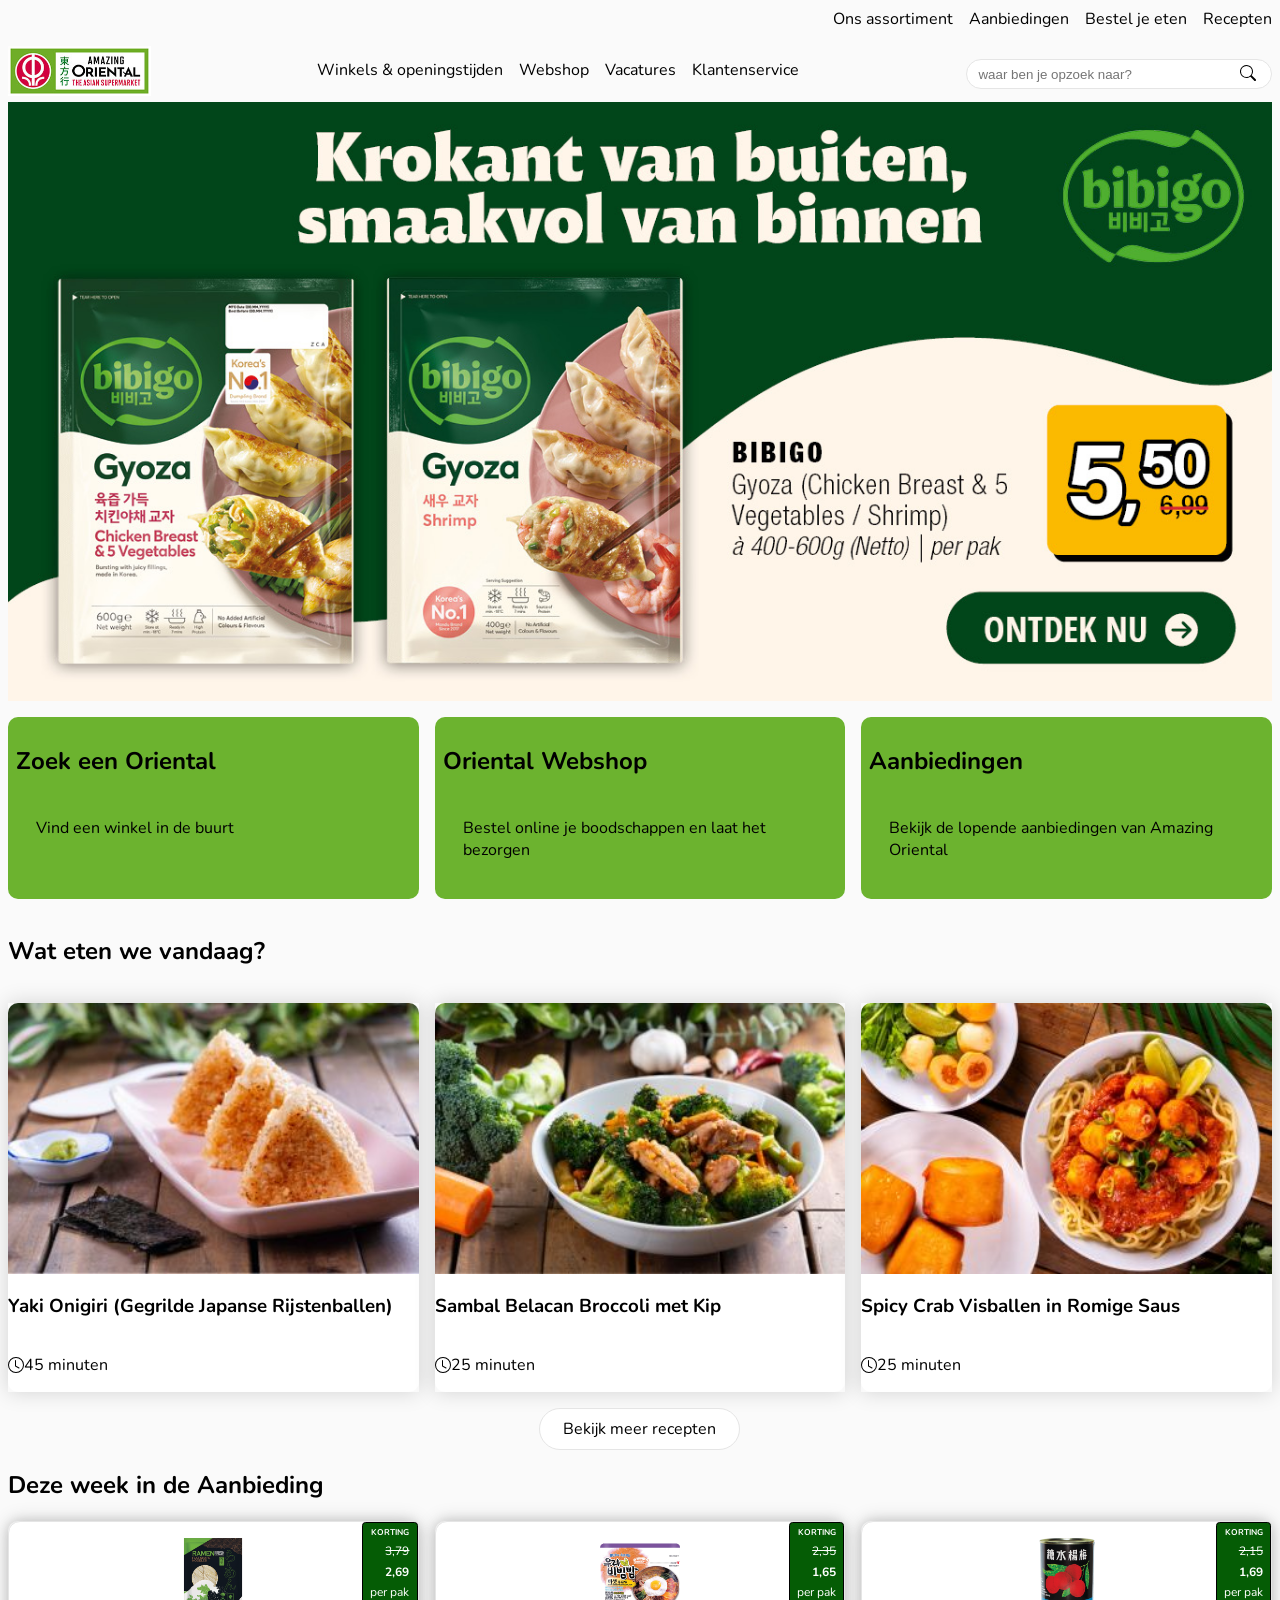
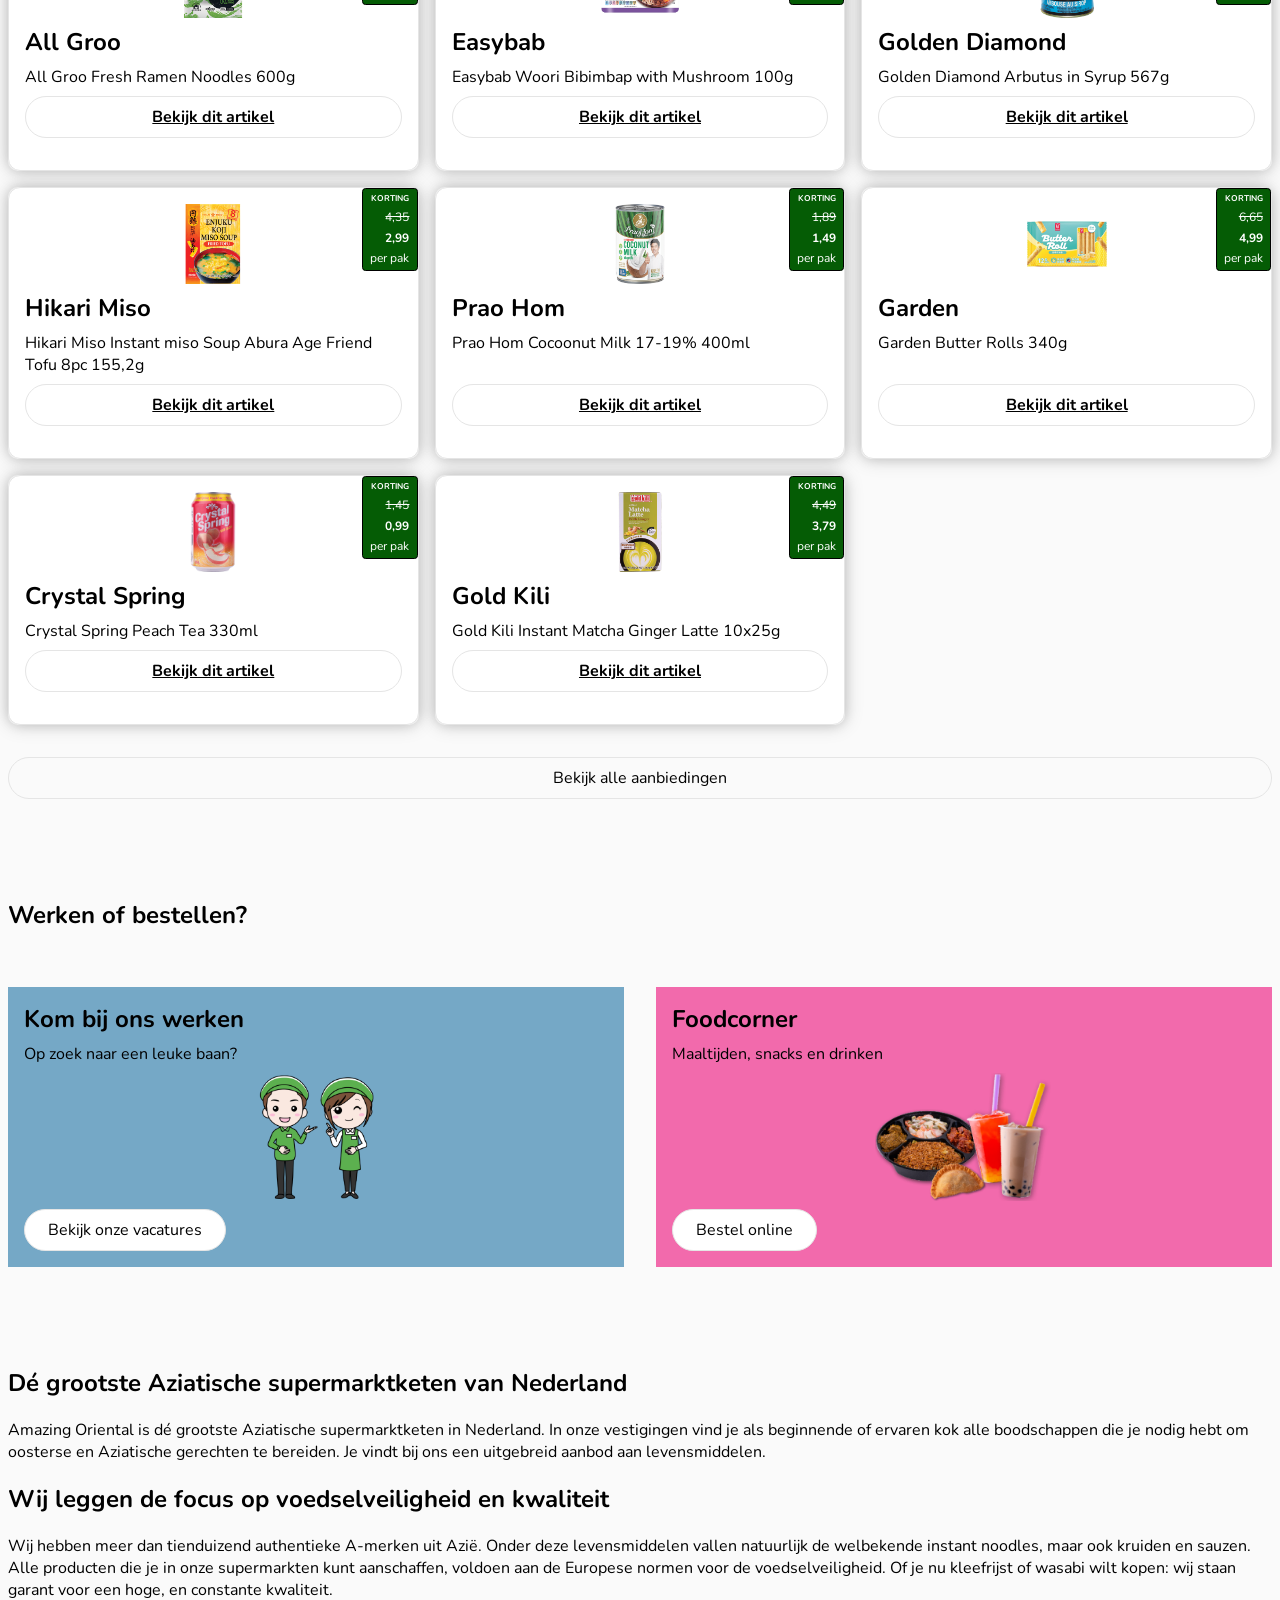
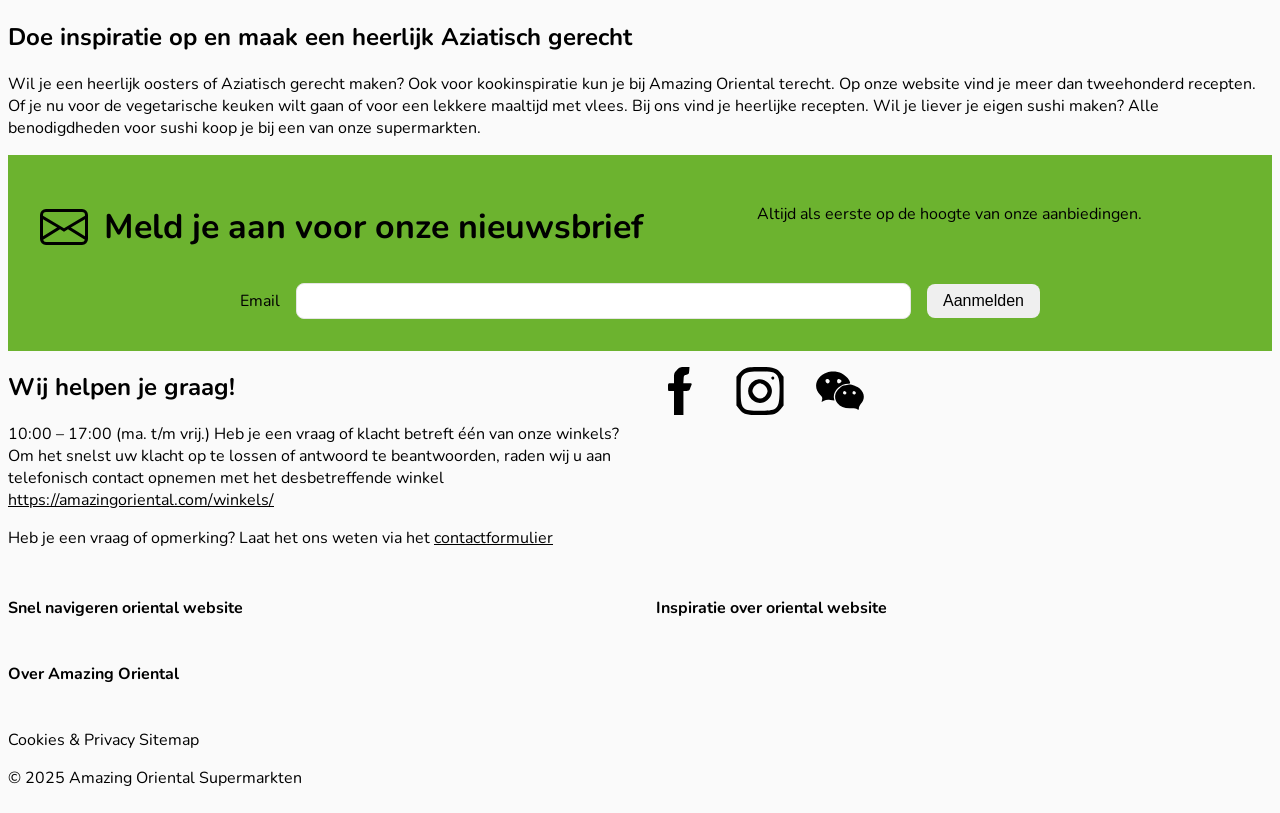
==== commit 401396aa: "herkansing upload" ====
--- a/index.html
+++ b/index.html
@@ -24,7 +24,6 @@
 			<img src="images/logo_amazing_oriental.jpg" alt=" klikbaar amazing oriental logo mobiel">
 		</a>
 
-		<!-- zoekbalk oriental met svg nog toevoegen -->
 		<!-- https://icons.getbootstrap.com/icons/search/ search logo -->
 		<!-- codepen https://codepen.io/DolanTea/pen/zxqExwQ -->
 		<search>
@@ -472,7 +471,6 @@
 					<!-- facebook -->
 					<a href="#">
 						<!-- https://saveweb2zip.com/en img downloaden en dan svg convert https://convertio.co/nl/ -->
-						<!-- width="28.000000pt" height="56.000000pt" -->
 						<!--  "http://www.w3.org/TR/2001/REC-SVG-20010904/DTD/svg10.dtd"> -->
 						<svg version="1.0" fill="currentColor" xmlns="http://www.w3.org/2000/svg"
 							viewBox="0 0 28.000000 56.000000" preserveAspectRatio="xMidYMid meet">
@@ -491,7 +489,6 @@
 					<!-- instagram -->
 					<a href="#">
 						<!-- https://saveweb2zip.com/en img downloaden en dan svg convert https://convertio.co/nl/ -->
-						<!-- width="56.000000pt" height="56.000000pt" -->
 						<!--  "http://www.w3.org/TR/2001/REC-SVG-20010904/DTD/svg10.dtd" -->
 						<svg version="1.0" fill="currentColor" xmlns="http://www.w3.org/2000/svg"
 							viewBox="0 0 56.000000 56.000000" preserveAspectRatio="xMidYMid meet">
@@ -517,7 +514,6 @@
 					<!-- wechat -->
 					<a href="#">
 						<!-- https://saveweb2zip.com/en img downloaden en dan svg convert https://convertio.co/nl/ -->
-						<!-- width="66.000000pt" height="54.000000pt" -->
 						<!-- "http://www.w3.org/TR/2001/REC-SVG-20010904/DTD/svg10.dtd" -->
 						<svg version="1.0" fill="currentColor" xmlns="http://www.w3.org/2000/svg"
 							viewBox="0 0 66.000000 54.000000" preserveAspectRatio="xMidYMid meet">
--- a/styles/style.css
+++ b/styles/style.css
@@ -29,7 +29,6 @@
 /*********************/
 /* CUSTOM PROPERTIES */
 /*********************/
-/* inverse color veroorzaakt overlap */
 :root {
 
 	/* font */
@@ -247,14 +246,19 @@
 header search form input {
 
 	width: 100%;
+	height: 2.25em;
+	padding: 0 3.625em 0 0.875em;
+
+	border-radius: 1.375em;
+	border: 1px solid var(--color-border);
 
 }
 
 header search form svg {
 
 	position: absolute;
-	right: 0.3em;
-	top: 0.3em;
+	right: 1em;
+	top: 0.4em;
 
 }
 
@@ -274,9 +278,6 @@
 	appearance: none;
 	border: none;
 	background-color: var(--color-background-functional);
-
-
-
 
 }
 
@@ -473,6 +474,23 @@
 	transform-origin: left center;
 }
 
+a:focus-visible {
+
+	outline: 2px solid var(--color-text);
+	outline-offset: .3em;
+	border-radius: .25em;
+
+	position: relative;
+	z-index: 1;
+
+}
+
+input:focus-visible {
+	outline: 2px solid var(--color-black);
+	outline-offset: 0.9em;
+	border-radius: .3em;
+}
+
 /* active */
 a:active {
 	--link-color: var(--accent-color);
@@ -526,6 +544,12 @@
 
 	display: flex;
 	flex-direction: column;
+
+}
+
+footer section>p>a {
+
+	text-decoration: underline;
 
 }
 
--- a/styles/home-oriental-style.css
+++ b/styles/home-oriental-style.css
@@ -262,10 +262,17 @@
 
 
     section:nth-of-type(1) a:nth-of-type(4) {
+
         display: grid;
         grid-column-start: -3;
         grid-column-end: -2;
-        justify-content: center;
+        justify-self: center;
+        max-width: fit-content;
+
+
+        border-radius: 1.375em;
+        border: 1px solid var(--color-border);
+        padding: 0.5625em 1.4375em;
 
     }
 }
@@ -376,7 +383,7 @@
     border-radius: .4em;
 
     background: var(--color-sale, #b00020);
-    color: #fff;
+    color: var(--color-white);
 
     font-size: .75em;
     line-height: 1.2;
@@ -430,6 +437,17 @@
 
     margin-top: auto;
     font-weight: var(--font-weight-heavy);
+    text-align: center;
+    color: var(--color-text);
+
+    border-radius: 1.375em;
+    border: 1px solid var(--color-border);
+    padding: 0.5625em 1.4375em;
+    text-decoration: underline;
+
+    /* optioneel kleinere button in product */
+    /* align-self: center;
+    max-width: fit-content; */
 
 }
 
@@ -520,13 +538,12 @@
 
         order: -1;
 
-
-
     }
 
     section:nth-of-type(2) a {
 
         justify-content: center;
+        /* background-color: var(--color-card); */
 
     }
 }
@@ -537,6 +554,11 @@
     grid-column: 1 / -1;
     justify-self: center;
     margin-top: 2em;
+
+    border-radius: 1.375em;
+    border: 1px solid var(--color-border);
+    padding: 0.5625em 1.4375em;
+
 
 }
 
@@ -614,7 +636,10 @@
     padding: 0.75em 1.5em;
     background-color: var(--color-white);
     color: var(--color-black);
-    border-radius: 0.25em;
+
+    border-radius: 1.375em;
+    border: 1px solid var(--color-border);
+    padding: 0.5625em 1.4375em;
 
 }
 
